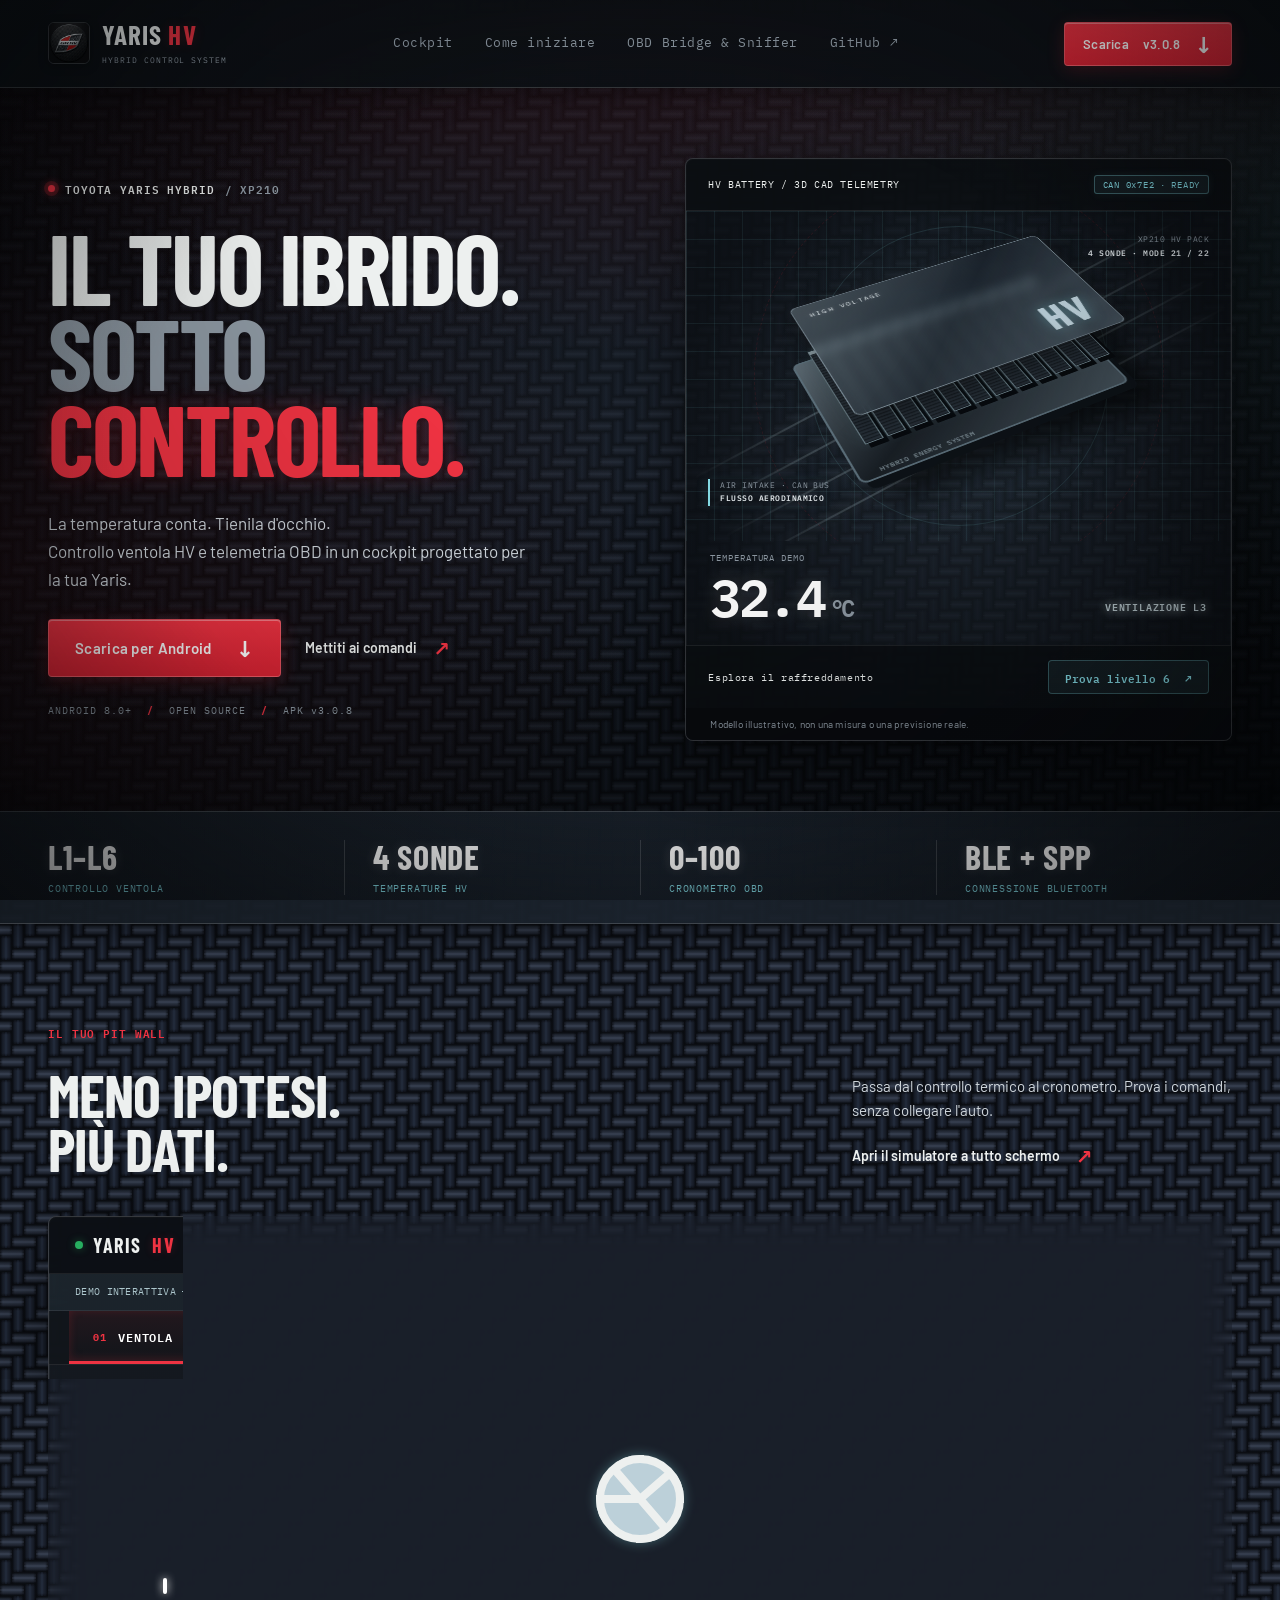
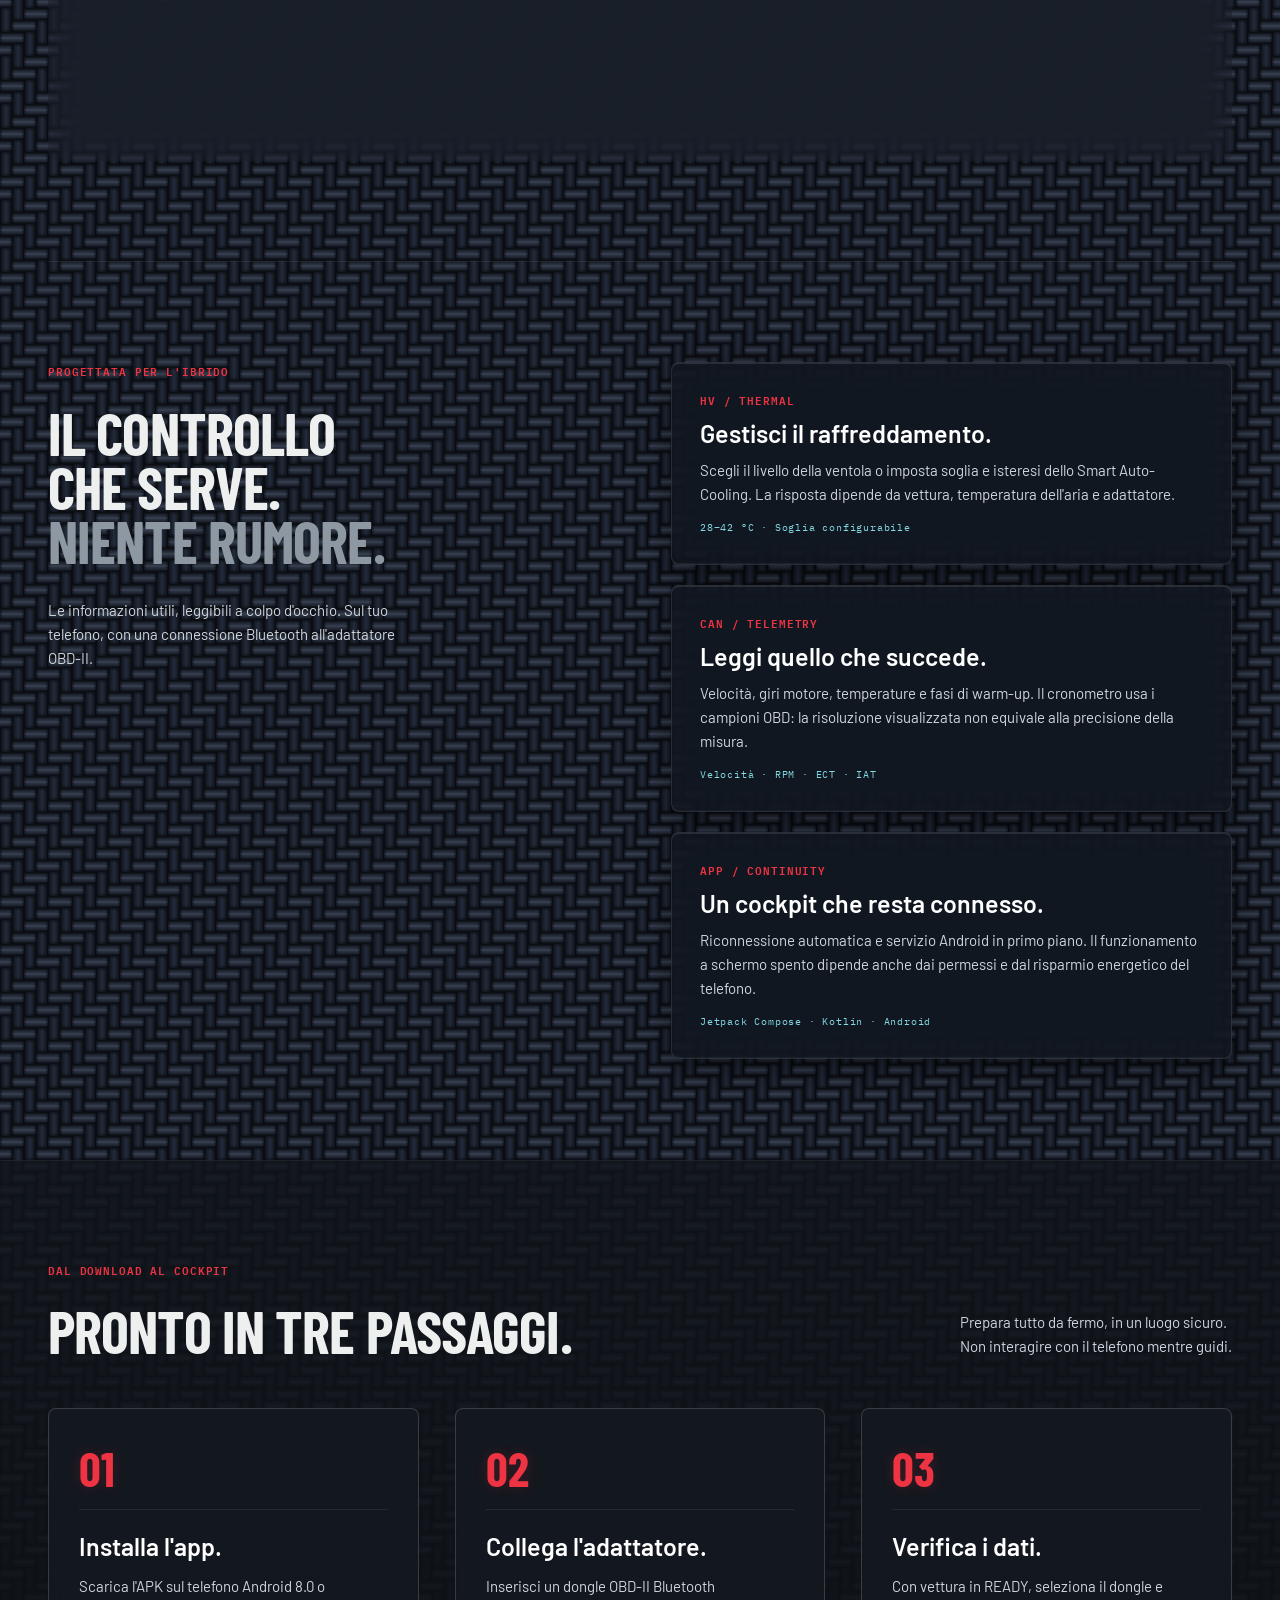
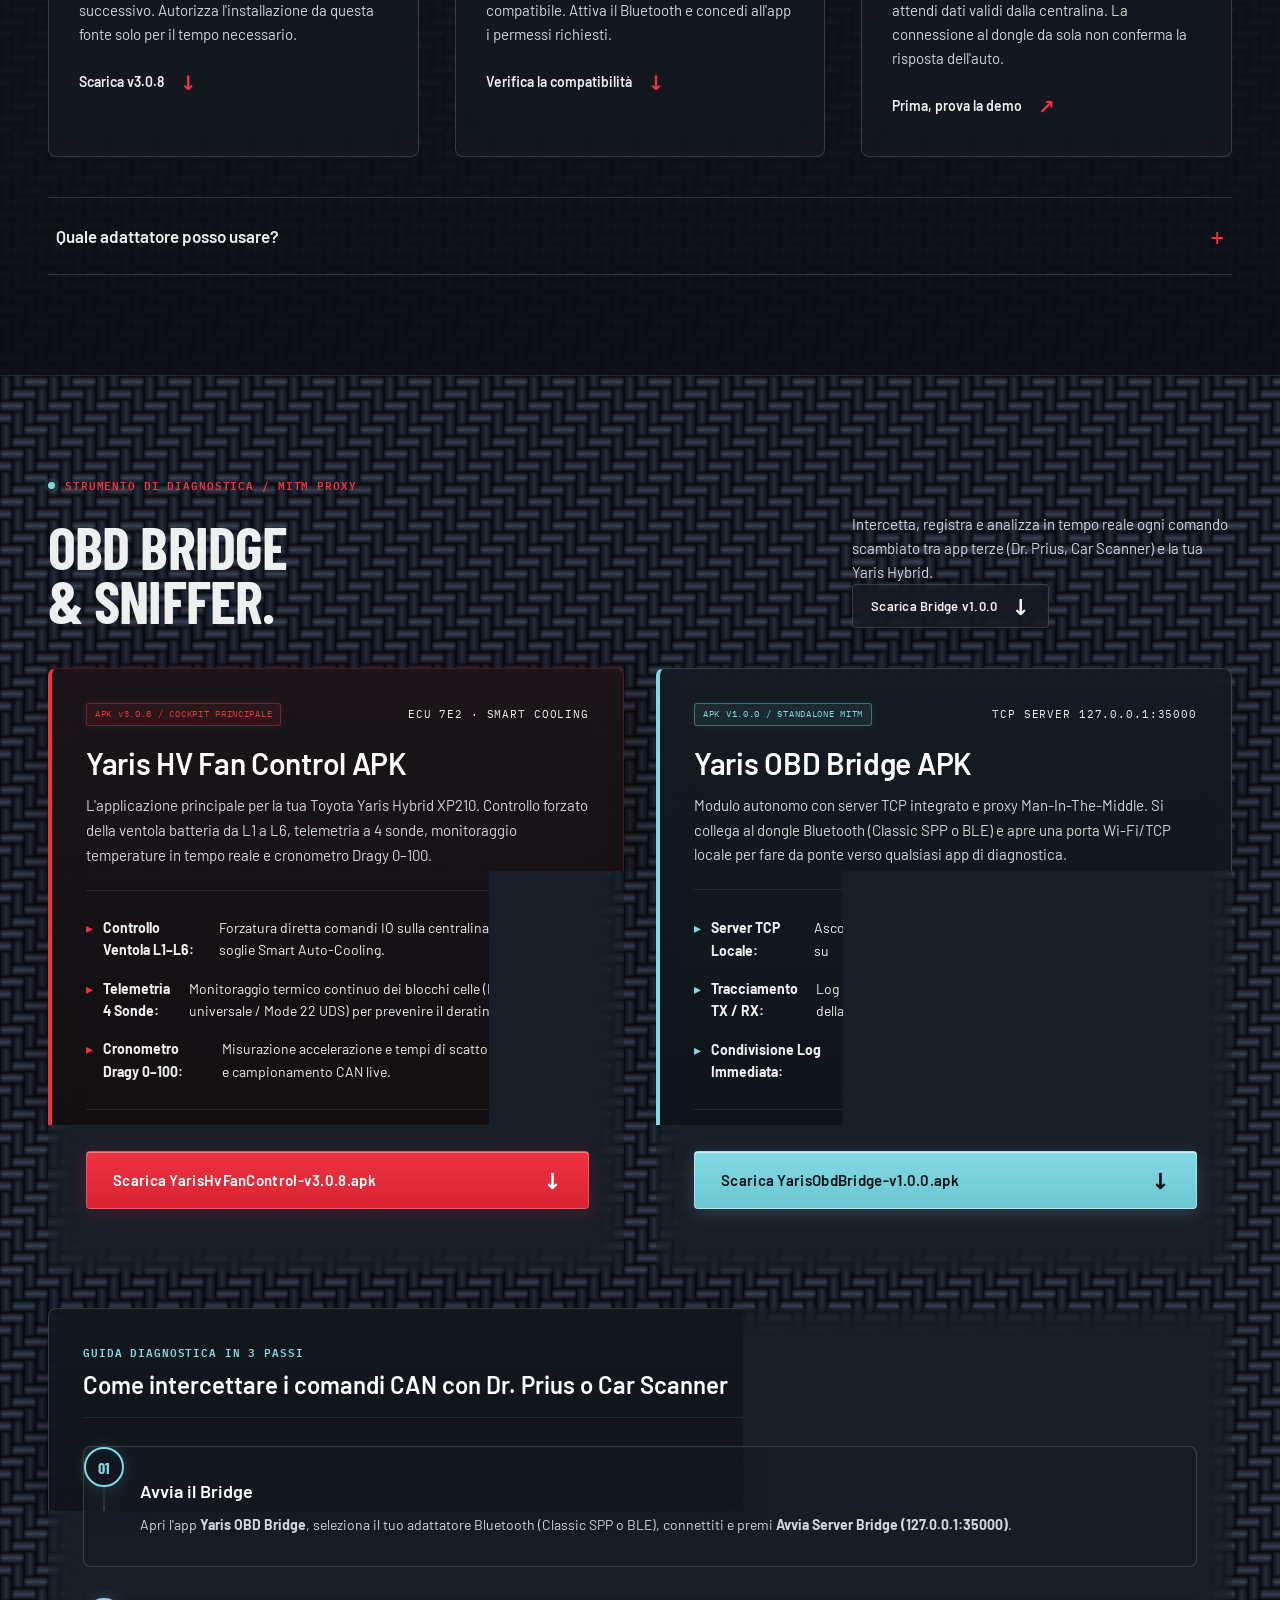
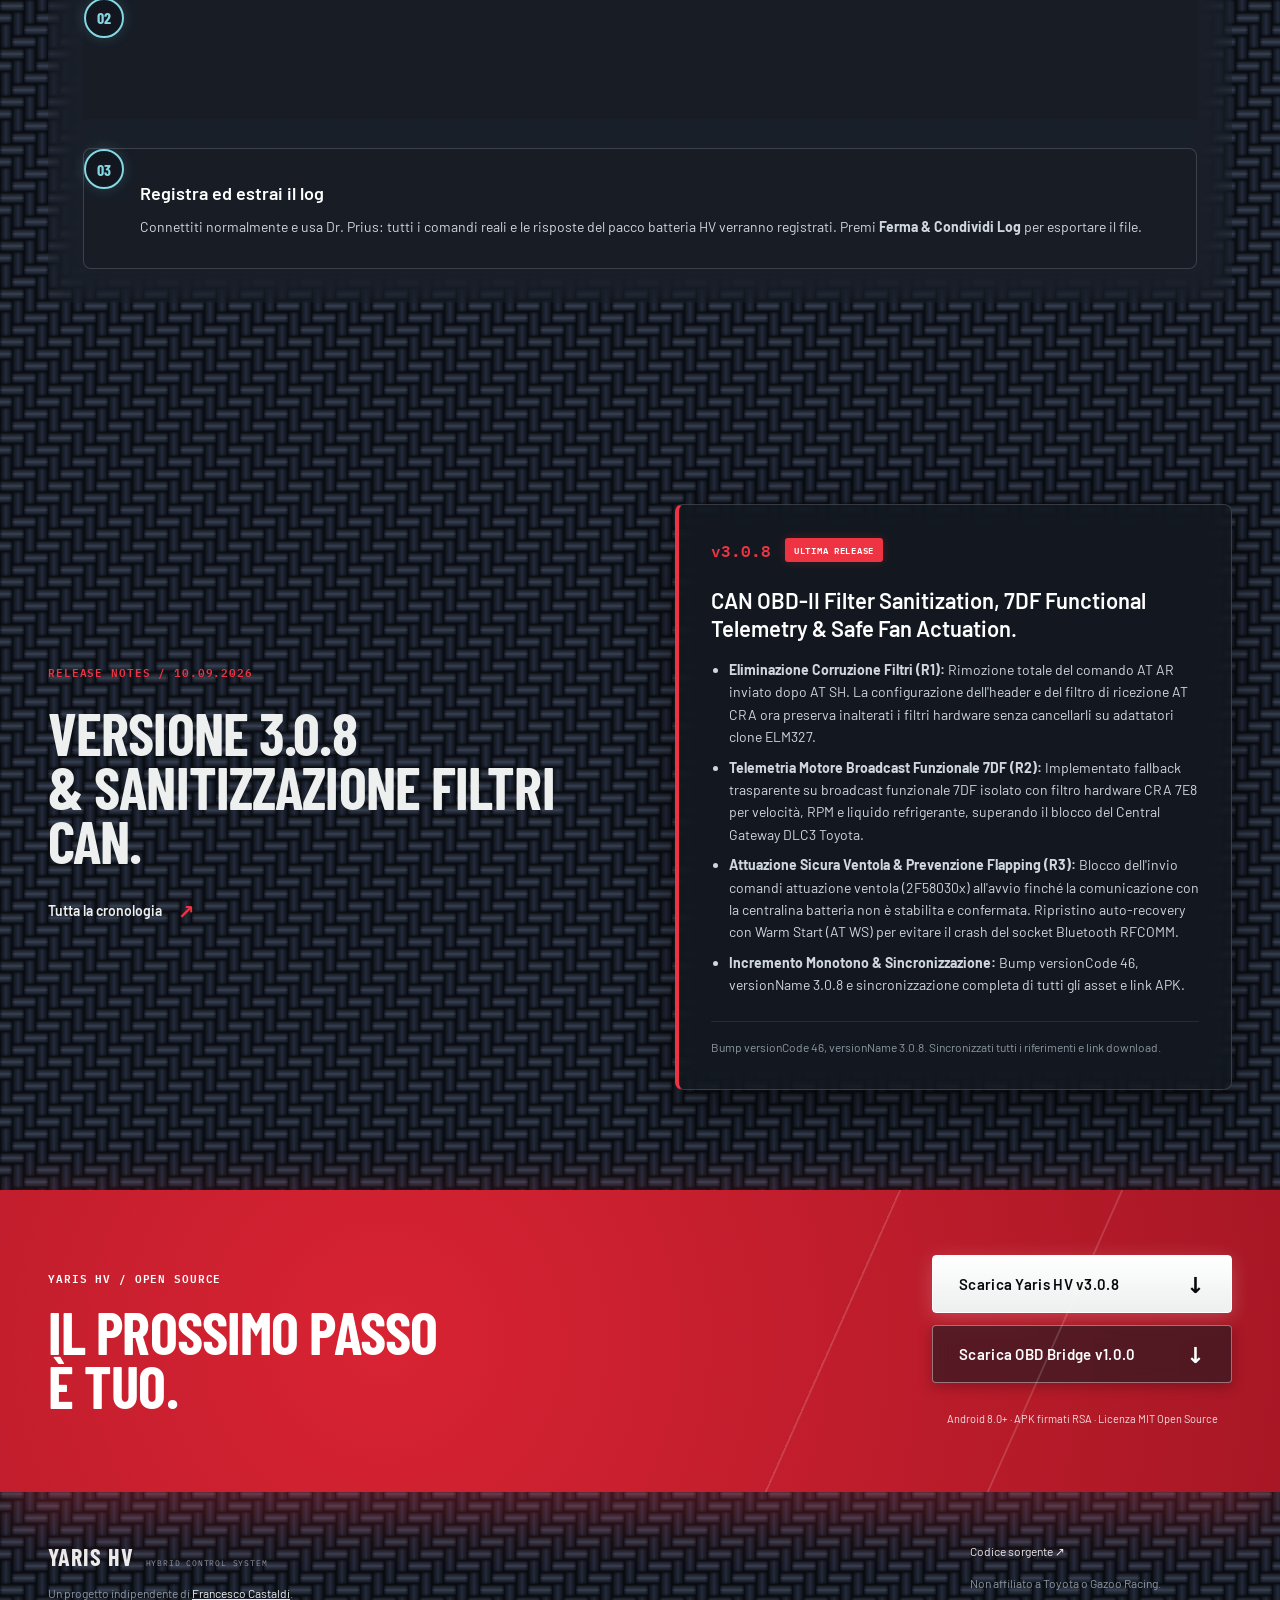
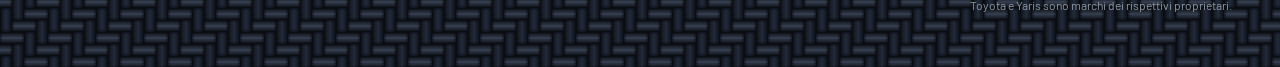
==== docs/index.html @ ee2099f3 "docs(site): refine telemetry documentation to highlight Mode 21 universal and Mode 22 UDS" ====
<!DOCTYPE html>
<html lang="it">
<head>
    <meta charset="UTF-8">
    <meta name="viewport" content="width=device-width, initial-scale=1, viewport-fit=cover">
    <title>Yaris HV | Il tuo ibrido. Sotto controllo. | v3.0.8</title>
    <meta name="description" content="Il tuo pit wall per Toyota Yaris Hybrid: controllo ventola HV, temperature batteria e telemetria OBD. App Android open source. Prova la demo interattiva.">
    <meta name="theme-color" content="#101215">
    <meta property="og:title" content="Yaris HV | Il tuo ibrido. Sotto controllo.">
    <meta property="og:description" content="Controllo termico e telemetria per Toyota Yaris Hybrid. Scopri il cockpit e prova la demo.">
    <meta property="og:type" content="website">
    <link rel="icon" href="favicon.ico">
    <link rel="preconnect" href="https://fonts.googleapis.com">
    <link rel="preconnect" href="https://fonts.gstatic.com" crossorigin>
    <link href="https://fonts.googleapis.com/css2?family=Barlow+Condensed:wght@600;700;800&family=Barlow:wght@400;500;600;700&family=IBM+Plex+Mono:wght@400;500;600&display=swap" rel="stylesheet">
    <link rel="stylesheet" href="site.css">
    <script src="simulator.js" defer></script>
</head>
<body>
    <a class="skip-link" href="#main">Vai al contenuto</a>
    <header class="site-header">
        <div class="shell nav">
            <a class="brand" href="index.html" aria-label="Yaris HV, home"><img src="icon.jpg" width="42" height="42" alt="" decoding="async" loading="eager"><span>YARIS <b>HV</b><small>HYBRID CONTROL SYSTEM</small></span></a>
            <nav aria-label="Navigazione principale">
                <a href="#cockpit">Cockpit</a><a href="#setup">Come iniziare</a><a href="#sniffer">OBD Bridge &amp; Sniffer</a><a href="https://github.com/FrancescoCastaldi/yaris-hv-fan-optimizer">GitHub <span aria-hidden="true">↗</span></a>
            </nav>
            <a class="button button-small" href="YarisHvFanControl-v3.0.8.apk" download>Scarica <span>v3.0.8</span> <span aria-hidden="true">↓</span></a>
        </div>
    </header>
    <main id="main">
        <section class="hero shell" aria-labelledby="hero-title">
            <div class="hero-copy">
                <p class="eyebrow"><span class="signal"></span> TOYOTA YARIS HYBRID <span class="muted">/ XP210</span></p>
                <h1 id="hero-title">IL TUO IBRIDO.<br><span>SOTTO</span><br><em>CONTROLLO.</em></h1>
                <p class="hero-description">La temperatura conta. Tienila d'occhio.<br>Controllo ventola HV e telemetria OBD in un cockpit progettato per la tua Yaris.</p>
                <div class="hero-actions">
                    <a class="button" href="YarisHvFanControl-v3.0.8.apk" download>Scarica per Android <span aria-hidden="true">↓</span></a>
                    <a class="text-link" href="#cockpit">Mettiti ai comandi <span aria-hidden="true">↗</span></a>
                </div>
                <p class="micro">ANDROID 8.0+ <span>/</span> OPEN SOURCE <span>/</span> APK v3.0.8</p>
            </div>
            <div class="thermal-scene" data-thermal-scene>
                <div class="scene-top"><span>HV BATTERY / 3D CAD TELEMETRY</span><span class="demo-tag">CAN 0x7E2 · READY</span></div>
                <div class="technical-grid" aria-hidden="true">
                    <div class="orbit orbit-one"></div><div class="orbit orbit-two"></div>
                    <div class="airflow"><i></i><i></i><i></i><i></i></div>
                    <div class="battery-assembly">
                        <div class="battery-lid"><span>HIGH VOLTAGE</span><b>HV</b></div>
                        <div class="battery-pack">
                            <i></i><i></i><i></i><i></i><i></i><i></i><i></i><i></i><i></i><i></i><i></i><i></i>
                        </div>
                        <div class="battery-base"><span>HYBRID ENERGY SYSTEM</span></div>
                    </div>
                    <span class="diagram-note note-left">AIR INTAKE · CAN BUS<br><b>FLUSSO AERODINAMICO</b></span>
                    <span class="diagram-note note-right">XP210 HV PACK<br><b>4 SONDE · MODE 21 / 22</b></span>
                </div>
                <div class="scene-reading"><div><span class="micro">TEMPERATURA DEMO</span><p><strong data-hero-temp>32.4</strong><span>°C</span></p></div><span class="thermal-status" data-hero-status>VENTILAZIONE L3</span></div>
                <div class="scene-bottom"><span>Esplora il raffreddamento</span><button class="scene-toggle" type="button" aria-pressed="false" data-hero-toggle>Prova livello 6 <span aria-hidden="true">↗</span></button></div>
                <p class="scene-disclaimer">Modello illustrativo, non una misura o una previsione reale.</p>
            </div>
        </section>
        <div class="spec-strip">
            <div class="shell spec-grid">
                <div><b>L1–L6</b><span>CONTROLLO VENTOLA</span></div>
                <div><b>4 SONDE</b><span>TEMPERATURE HV</span></div>
                <div><b>0–100</b><span>CRONOMETRO OBD</span></div>
                <div><b>BLE + SPP</b><span>CONNESSIONE BLUETOOTH</span></div>
            </div>
        </div>
        <section class="section shell" id="cockpit" aria-labelledby="cockpit-title">
            <div class="section-heading"><div><p class="eyebrow">IL TUO PIT WALL</p><h2 id="cockpit-title">MENO IPOTESI.<br>PIÙ DATI.</h2></div><div class="section-intro"><p>Passa dal controllo termico al cronometro. Prova i comandi, senza collegare l'auto.</p><a class="text-link" href="preview.html">Apri il simulatore a tutto schermo <span aria-hidden="true">↗</span></a></div></div>
            <div data-simulator><p class="no-script">Il cockpit interattivo richiede JavaScript. L'app Android e i download restano disponibili.</p></div>
        </section>
        <section class="engineering section shell" aria-labelledby="engineering-title">
            <div class="engineering-heading"><p class="eyebrow">PROGETTATA PER L'IBRIDO</p><h2 id="engineering-title">IL CONTROLLO<br>CHE SERVE.<br><span class="muted">NIENTE RUMORE.</span></h2><p>Le informazioni utili, leggibili a colpo d'occhio. Sul tuo telefono, con una connessione Bluetooth all'adattatore OBD-II.</p></div>
            <div class="feature-list">
                <article><span class="feature-code">HV / THERMAL</span><h3>Gestisci il raffreddamento.</h3><p>Scegli il livello della ventola o imposta soglia e isteresi dello Smart Auto-Cooling. La risposta dipende da vettura, temperatura dell'aria e adattatore.</p><span class="feature-detail">28–42 °C · Soglia configurabile</span></article>
                <article><span class="feature-code">CAN / TELEMETRY</span><h3>Leggi quello che succede.</h3><p>Velocità, giri motore, temperature e fasi di warm-up. Il cronometro usa i campioni OBD: la risoluzione visualizzata non equivale alla precisione della misura.</p><span class="feature-detail">Velocità · RPM · ECT · IAT</span></article>
                <article><span class="feature-code">APP / CONTINUITY</span><h3>Un cockpit che resta connesso.</h3><p>Riconnessione automatica e servizio Android in primo piano. Il funzionamento a schermo spento dipende anche dai permessi e dal risparmio energetico del telefono.</p><span class="feature-detail">Jetpack Compose · Kotlin · Android</span></article>
            </div>
        </section>
        <section class="setup-section" id="setup" aria-labelledby="setup-title">
            <div class="shell section">
                <div class="section-heading"><div><p class="eyebrow">DAL DOWNLOAD AL COCKPIT</p><h2 id="setup-title">PRONTO IN TRE PASSAGGI.</h2></div><p class="section-intro">Prepara tutto da fermo, in un luogo sicuro.<br>Non interagire con il telefono mentre guidi.</p></div>
                <ol class="setup-steps">
                    <li><span class="step-number">01</span><h3>Installa l'app.</h3><p>Scarica l'APK sul telefono Android 8.0 o successivo. Autorizza l'installazione da questa fonte solo per il tempo necessario.</p><a class="text-link" href="YarisHvFanControl-v3.0.8.apk" download>Scarica v3.0.8 <span aria-hidden="true">↓</span></a></li>
                    <li><span class="step-number">02</span><h3>Collega l'adattatore.</h3><p>Inserisci un dongle OBD-II Bluetooth compatibile. Attiva il Bluetooth e concedi all'app i permessi richiesti.</p><a class="text-link" href="#compatibility">Verifica la compatibilità <span aria-hidden="true">↓</span></a></li>
                    <li><span class="step-number">03</span><h3>Verifica i dati.</h3><p>Con vettura in READY, seleziona il dongle e attendi dati validi dalla centralina. La connessione al dongle da sola non conferma la risposta dell'auto.</p><a class="text-link" href="preview.html">Prima, prova la demo <span aria-hidden="true">↗</span></a></li>
                </ol>
                <details class="compatibility" id="compatibility">
                    <summary>Quale adattatore posso usare?<span aria-hidden="true">+</span></summary>
                    <div class="details-content"><p>L'app gestisce Bluetooth BLE e Classic SPP. Sono previsti profili per famiglie come Vgate iCar Pro, vLinker, Veepeak OBDCheck, Carista e OBDLink. Controlla la variante Bluetooth: modelli USB o Wi-Fi non sono equivalenti.</p><p>La compatibilità non è garantita per ogni firmware o clone ELM327. La sequenza introdotta in v2.9.8 migliora l'aggancio CAN, ma una verifica sulla tua auto resta necessaria.</p></div>
                </details>
            </div>
        </section>
        <section class="section shell sniffer-section" id="sniffer" aria-labelledby="sniffer-title">
            <div class="section-heading">
                <div>
                    <p class="eyebrow"><span class="signal" style="background: var(--ice); box-shadow: 0 0 0 4px #83d9e31c;"></span> STRUMENTO DI DIAGNOSTICA / MITM PROXY</p>
                    <h2 id="sniffer-title">OBD BRIDGE<br><span>&amp; SNIFFER.</span></h2>
                </div>
                <div class="section-intro">
                    <p>Intercetta, registra e analizza in tempo reale ogni comando scambiato tra app terze (Dr. Prius, Car Scanner) e la tua Yaris Hybrid.</p>
                    <a class="button button-small button-outline" href="YarisObdBridge-v1.0.0.apk" download>Scarica Bridge v1.0.0 <span aria-hidden="true">↓</span></a>
                </div>
            </div>

            <div class="apk-showcase-grid">
                <div class="main-apk-card">
                    <div class="card-header">
                        <span class="demo-tag" style="border-color: rgba(238, 51, 66, 0.4); color: var(--red); background: var(--red-subtle);">APK v3.0.8 / COCKPIT PRINCIPALE</span>
                        <span class="micro">ECU 7E2 · SMART COOLING</span>
                    </div>
                    <h3>Yaris HV Fan Control APK</h3>
                    <p>L'applicazione principale per la tua Toyota Yaris Hybrid XP210. Controllo forzato della ventola batteria da L1 a L6, telemetria a 4 sonde, monitoraggio temperature in tempo reale e cronometro Dragy 0–100.</p>
                    <ul class="sniffer-features">
                        <li><strong>Controllo Ventola L1–L6:</strong> Forzatura diretta comandi IO sulla centralina Denso HV con soglie Smart Auto-Cooling.</li>
                        <li><strong>Telemetria 4 Sonde:</strong> Monitoraggio termico continuo dei blocchi celle (Mode 21 universale / Mode 22 UDS) per prevenire il derating.</li>
                        <li><strong>Cronometro Dragy 0–100:</strong> Misurazione accelerazione e tempi di scatto con shift lights e campionamento CAN live.</li>
                    </ul>
                    <div class="card-actions">
                        <a class="button" href="YarisHvFanControl-v3.0.8.apk" download>Scarica YarisHvFanControl-v3.0.8.apk <span aria-hidden="true">↓</span></a>
                        <span class="micro">Android 8.0+ · APK firmato RSA · Licenza MIT</span>
                    </div>
                </div>

                <div class="sniffer-card">
                    <div class="card-header">
                        <span class="demo-tag badge-standalone" style="border-color: rgba(131, 217, 227, 0.4); color: var(--ice); background: var(--ice-subtle);">APK V1.0.0 / STANDALONE MITM</span>
                        <span class="micro">TCP SERVER 127.0.0.1:35000</span>
                    </div>
                    <h3>Yaris OBD Bridge APK</h3>
                    <p>Modulo autonomo con server TCP integrato e proxy Man-In-The-Middle. Si collega al dongle Bluetooth (Classic SPP o BLE) e apre una porta Wi-Fi/TCP locale per fare da ponte verso qualsiasi app di diagnostica.</p>
                    <ul class="sniffer-features">
                        <li><strong>Server TCP Locale:</strong> Ascolto su <code>127.0.0.1:35000</code> compatibile con Dr. Prius e Car Scanner.</li>
                        <li><strong>Tracciamento TX / RX:</strong> Log istantaneo di ogni singolo comando inviato e risposta della centralina con timestamp ms.</li>
                        <li><strong>Condivisione Log Immediata:</strong> Esporta la traccia completa (.txt) con un tocco via WhatsApp, Drive, Telegram o Email.</li>
                    </ul>
                    <div class="card-actions">
                        <a class="button button-ice" href="YarisObdBridge-v1.0.0.apk" download>Scarica YarisObdBridge-v1.0.0.apk <span aria-hidden="true">↓</span></a>
                        <span class="micro">Android 8.0+ · APK firmato RSA · Licenza MIT</span>
                    </div>
                </div>
            </div>

            <div class="sniffer-guide-box">
                <div class="guide-header">
                    <span class="feature-code" style="color: var(--ice);">GUIDA DIAGNOSTICA IN 3 PASSI</span>
                    <h3>Come intercettare i comandi CAN con Dr. Prius o Car Scanner</h3>
                </div>
                <ol class="setup-steps sniffer-steps">
                    <li>
                        <span class="step-number">01</span>
                        <h4>Avvia il Bridge</h4>
                        <p>Apri l'app <strong>Yaris OBD Bridge</strong>, seleziona il tuo adattatore Bluetooth (Classic SPP o BLE), connettiti e premi <strong>Avvia Server Bridge (127.0.0.1:35000)</strong>.</p>
                    </li>
                    <li>
                        <span class="step-number">02</span>
                        <h4>Configura Dr. Prius o Car Scanner</h4>
                        <p>Apri l'app di terze parti, seleziona connessione <strong>Wi-Fi / TCP</strong> e imposta l'indirizzo IP su <code>127.0.0.1</code> e la Porta su <code>35000</code>.</p>
                    </li>
                    <li>
                        <span class="step-number">03</span>
                        <h4>Registra ed estrai il log</h4>
                        <p>Connettiti normalmente e usa Dr. Prius: tutti i comandi reali e le risposte del pacco batteria HV verranno registrati. Premi <strong>Ferma &amp; Condividi Log</strong> per esportare il file.</p>
                    </li>
                </ol>
            </div>
        </section>
        <section class="section shell release-section" aria-labelledby="release-title">
            <div><p class="eyebrow">RELEASE NOTES / 10.09.2026</p><h2 id="release-title">VERSIONE 3.0.8<br>&amp; SANITIZZAZIONE FILTRI CAN.</h2><a class="text-link" href="https://github.com/FrancescoCastaldi/yaris-hv-fan-optimizer/blob/main/CHANGELOG.md">Tutta la cronologia <span aria-hidden="true">↗</span></a></div>
            <div class="release-card"><span class="release-version">v3.0.8 <span>ULTIMA RELEASE</span></span><h3>CAN OBD-II Filter Sanitization, 7DF Functional Telemetry &amp; Safe Fan Actuation.</h3><ul><li><strong>Eliminazione Corruzione Filtri (R1):</strong> Rimozione totale del comando AT AR inviato dopo AT SH. La configurazione dell'header e del filtro di ricezione AT CRA ora preserva inalterati i filtri hardware senza cancellarli su adattatori clone ELM327.</li><li><strong>Telemetria Motore Broadcast Funzionale 7DF (R2):</strong> Implementato fallback trasparente su broadcast funzionale 7DF isolato con filtro hardware CRA 7E8 per velocità, RPM e liquido refrigerante, superando il blocco del Central Gateway DLC3 Toyota.</li><li><strong>Attuazione Sicura Ventola &amp; Prevenzione Flapping (R3):</strong> Blocco dell'invio comandi attuazione ventola (2F58030x) all'avvio finché la comunicazione con la centralina batteria non è stabilita e confermata. Ripristino auto-recovery con Warm Start (AT WS) per evitare il crash del socket Bluetooth RFCOMM.</li><li><strong>Incremento Monotono &amp; Sincronizzazione:</strong> Bump versionCode 46, versionName 3.0.8 e sincronizzazione completa di tutti gli asset e link APK.</li></ul><p>Bump versionCode 46, versionName 3.0.8. Sincronizzati tutti i riferimenti e link download.</p></div>
        </section>
        <section class="download-section" aria-labelledby="download-title">
            <div class="shell download-inner">
                <div>
                    <p class="eyebrow">YARIS HV / OPEN SOURCE</p>
                    <h2 id="download-title">IL PROSSIMO PASSO<br>È TUO.</h2>
                </div>
                <div class="download-dual-actions">
                    <a class="button button-light" href="YarisHvFanControl-v3.0.8.apk" download>Scarica Yaris HV v3.0.8 <span aria-hidden="true">↓</span></a>
                    <a class="button button-outline" href="YarisObdBridge-v1.0.0.apk" download style="border-color: rgba(255,255,255,0.4); color: #fff;">Scarica OBD Bridge v1.0.0 <span aria-hidden="true">↓</span></a>
                    <p>Android 8.0+ · APK firmati RSA · Licenza MIT Open Source</p>
                </div>
            </div>
        </section>
    </main>
    <footer class="site-footer shell"><div><a class="footer-brand" href="index.html">YARIS HV<span>HYBRID CONTROL SYSTEM</span></a><p>Un progetto indipendente di <a href="https://github.com/FrancescoCastaldi">Francesco Castaldi</a>.</p></div><div><a href="https://github.com/FrancescoCastaldi/yaris-hv-fan-optimizer">Codice sorgente ↗</a><p>Non affiliato a Toyota o Gazoo Racing.<br>Toyota e Yaris sono marchi dei rispettivi proprietari.</p></div></footer>
    <div class="mobile-download"><span>YARIS HV <small>v3.0.8 / ANDROID</small></span><a class="button button-small" href="YarisHvFanControl-v3.0.8.apk" download>Scarica APK <span aria-hidden="true">↓</span></a></div>
</body>
</html>
---- docs/site.css ----
/* ==========================================================================
   YARIS HV - COCKPIT MOTORSPORT ULTRA-PREMIUM DESIGN SYSTEM
   Inspired by MoTeC Racing Telemetry & Toyota Gazoo Racing (TGR) Cockpit
   GPU-Accelerated 60/120 FPS Fluid Transitions & Glassmorphism
   ========================================================================== */

:root {
    color-scheme: dark;
    --carbon-deep: #07090c;
    --carbon: #0c0f13;
    --carbon-surface: #12161c;
    --carbon-card: rgba(18, 23, 30, 0.78);
    --carbon-card-hover: rgba(24, 30, 40, 0.88);
    --panel: #161b22;
    --alloy: #edf0ef;
    --alloy-dim: #cfd6dc;
    --muted: #8d98a2;
    --line: rgba(255, 255, 255, 0.08);
    --line-subtle: rgba(255, 255, 255, 0.04);
    --line-titanium: rgba(255, 255, 255, 0.16);
    --titanium-glow: rgba(255, 255, 255, 0.25);
    
    /* Gazoo Racing Red (Main App & Primary Track Action) */
    --red: #ee3342;
    --red-hover: #ff3b4b;
    --red-active: #cc2231;
    --red-glow: rgba(238, 51, 66, 0.45);
    --red-glow-soft: rgba(238, 51, 66, 0.2);
    --red-subtle: rgba(238, 51, 66, 0.08);

    /* Telemetry Ice Blue (OBD Bridge, Diagnostics, Cooling Airflow) */
    --ice: #83d9e3;
    --ice-hover: #9ee6ee;
    --ice-glow: rgba(131, 217, 227, 0.45);
    --ice-glow-soft: rgba(131, 217, 227, 0.2);
    --ice-subtle: rgba(131, 217, 227, 0.08);

    /* Status Indicators */
    --green-ready: #27ae60;
    --green-glow: rgba(39, 174, 96, 0.45);
    --amber-shift: #f39c12;
    --amber-glow: rgba(243, 156, 18, 0.45);

    /* Typography */
    --display: "Barlow Condensed", Impact, sans-serif;
    --body: "Barlow", system-ui, -apple-system, sans-serif;
    --mono: "IBM Plex Mono", monospace;

    /* Curves & Transitions */
    --ease-out-expo: cubic-bezier(0.16, 1, 0.3, 1);
    --ease-in-out-smooth: cubic-bezier(0.4, 0, 0.2, 1);
    --speed-fast: 0.18s;
    --speed-norm: 0.28s;
    --speed-slow: 0.45s;
}

* { box-sizing: border-box; }
html { scroll-behavior: smooth; scroll-padding-top: 108px; }

body {
    margin: 0;
    background-color: var(--carbon-deep);
    background-image:
        /* Volumetric top light — racing instrument panel warmup glow */
        radial-gradient(ellipse 1400px 700px at 50% -120px, rgba(238, 51, 66, 0.14), transparent 68%),
        /* Right ambient: ice telemetry edge bleed */
        radial-gradient(ellipse 980px 700px at 100% 22%, rgba(131, 217, 227, 0.09), transparent 65%),
        /* Left ambient: subtle red counter-accent */
        radial-gradient(ellipse 1000px 760px at 0% 64%, rgba(238, 51, 66, 0.07), transparent 65%),
        /* Centre volumetric light cone (cockpit instrument illumination) */
        radial-gradient(ellipse 700px 500px at 50% 38%, rgba(24, 31, 40, 0.55), transparent 72%),
        /* Deep vignette — corners to black */
        radial-gradient(ellipse at 50% 50%, rgba(14, 18, 23, 0.3) 0%, rgba(4, 6, 8, 0.98) 100%),
        url("carbon-pattern-3k.svg");
    background-size: 100% auto, 100% auto, 100% auto, 100% auto, 100% 100%, 48px 48px;
    background-attachment: fixed, fixed, fixed, fixed, fixed, scroll;
    color: var(--alloy);
    font: 17px/1.6 var(--body);
    overflow-x: hidden;
    -webkit-font-smoothing: antialiased;
    -moz-osx-font-smoothing: grayscale;
}

/* Cockpit Multi-Level Vignette — instrument cluster ambient depth */
body::before {
    content: "";
    position: fixed;
    inset: 0;
    pointer-events: none;
    z-index: 99;
    background:
        radial-gradient(ellipse at 50% 50%, transparent 55%, rgba(4, 6, 8, 0.45) 100%),
        radial-gradient(ellipse at 50% 0%, transparent 40%, rgba(0, 0, 0, 0.3) 100%);
}

button, input { font: inherit; }
button, a { -webkit-tap-highlight-color: transparent; }
button { cursor: pointer; }
a { color: inherit; text-decoration: none; }
button:disabled { cursor: default; opacity: .45; }
a:focus-visible, button:focus-visible, input:focus-visible, summary:focus-visible {
    outline: 2px solid var(--ice);
    outline-offset: 4px;
}
::selection { background: var(--red); color: white; }
[hidden] { display: none !important; }

h1, h2, h3, p { margin: 0; }
h1, h2 { font-family: var(--display); font-weight: 700; line-height: .92; letter-spacing: -.015em; }
h2 { font-size: clamp(42px, 4.6vw, 68px); }
h3 { font-size: 25px; line-height: 1.18; font-weight: 600; }

.shell { width: min(1280px, calc(100% - 96px)); margin-inline: auto; }
.section { padding-block: 100px; }
.muted { color: var(--muted); }
.micro, .eyebrow, .demo-tag, .feature-code, .feature-detail {
    font-family: var(--mono);
    font-size: 11px;
    letter-spacing: .08em;
}
.eyebrow {
    margin-bottom: 26px;
    display: flex;
    align-items: center;
    gap: 10px;
    font-weight: 600;
}
.signal {
    width: 7px;
    height: 7px;
    background: var(--red);
    display: inline-block;
    border-radius: 50%;
    box-shadow: 0 0 0 4px rgba(238, 51, 66, 0.2), 0 0 10px var(--red);
    animation: signal-blink 2s infinite var(--ease-in-out-smooth);
}
@keyframes signal-blink {
    0%, 100% { opacity: 1; transform: scale(1); }
    50% { opacity: 0.6; transform: scale(0.9); }
}

.skip-link {
    position: fixed;
    left: 16px;
    top: -100px;
    background: var(--alloy);
    color: var(--carbon);
    z-index: 100;
    padding: 12px 20px;
    font-family: var(--mono);
    font-weight: 600;
    border-radius: 4px;
}
.skip-link:focus { top: 12px; }

/* --- Header & Navigation --- */
.site-header {
    position: sticky;
    top: 0;
    z-index: 50;
    border-bottom: 1px solid var(--line-titanium);
    background: rgba(12, 16, 21, 0.88);
    backdrop-filter: blur(20px);
    -webkit-backdrop-filter: blur(20px);
    box-shadow: 0 4px 25px rgba(0, 0, 0, 0.4);
}
.nav {
    min-height: 87px;
    display: flex;
    align-items: center;
    justify-content: space-between;
    gap: 24px;
}
.brand {
    display: flex;
    align-items: center;
    gap: 12px;
    flex-shrink: 0;
    line-height: 1;
}
.brand img {
    border-radius: 6px;
    border: 1px solid var(--line-titanium);
    box-shadow: 0 2px 10px rgba(0, 0, 0, 0.35);
}
.brand > span {
    font: 700 27px/.9 var(--display);
    letter-spacing: .04em;
}
.brand b { color: var(--red); text-shadow: 0 0 12px var(--red-glow-soft); }
.brand small {
    display: block;
    font: 8px var(--mono);
    letter-spacing: .12em;
    margin-top: 8px;
    color: var(--muted);
}
.nav nav {
    display: flex;
    gap: 32px;
    font-size: 13px;
    font-family: var(--mono);
    color: var(--muted);
    letter-spacing: .04em;
}
.nav nav a {
    padding-block: 12px;
    position: relative;
    transition: color var(--speed-fast) var(--ease-out-expo);
}
.nav nav a:hover, .text-link:hover {
    color: #fff;
}
.nav nav a:hover::after {
    content: "";
    position: absolute;
    bottom: 4px;
    left: 0;
    right: 0;
    height: 2px;
    background: var(--red);
    box-shadow: 0 0 8px var(--red);
}

/* --- Buttons (MoTeC & Racing Switchgear Style) --- */
.button {
    position: relative;
    display: inline-flex;
    justify-content: space-between;
    align-items: center;
    gap: 24px;
    background: linear-gradient(180deg, var(--red) 0%, #d82333 100%);
    color: #fff;
    padding: 16px 26px;
    border: 1px solid rgba(255, 255, 255, 0.2);
    border-radius: 4px;
    font-size: 15px;
    font-weight: 600;
    letter-spacing: .02em;
    box-shadow: 0 4px 18px var(--red-glow-soft), inset 0 1px 0 rgba(255, 255, 255, 0.35);
    transition: transform var(--speed-fast) var(--ease-out-expo),
                box-shadow var(--speed-norm) var(--ease-out-expo),
                background var(--speed-fast);
    will-change: transform;
}
.button:hover {
    background: linear-gradient(180deg, var(--red-hover) 0%, var(--red) 100%);
    transform: translateY(-2px);
    box-shadow: 0 8px 28px var(--red-glow), inset 0 1px 0 rgba(255, 255, 255, 0.5);
}
.button:active {
    transform: translateY(1px);
    box-shadow: 0 2px 10px var(--red-glow);
}
.button > span:last-child { font-size: 22px; line-height: 1; }

.button-small { padding: 10px 18px; gap: 14px; font-size: 13px; }

/* Ice Blue Diagnostic Button (for OBD Bridge) */
.button-ice,
.sniffer-card .button {
    background: linear-gradient(180deg, var(--ice) 0%, #6bc7d2 100%);
    color: #061115;
    border-color: rgba(255, 255, 255, 0.4);
    box-shadow: 0 4px 18px var(--ice-glow-soft), inset 0 1px 0 rgba(255, 255, 255, 0.6);
}
.button-ice:hover,
.sniffer-card .button:hover {
    background: linear-gradient(180deg, var(--ice-hover) 0%, var(--ice) 100%);
    box-shadow: 0 8px 28px var(--ice-glow), inset 0 1px 0 rgba(255, 255, 255, 0.8);
    transform: translateY(-2px);
}
.button-ice:active,
.sniffer-card .button:active {
    transform: translateY(1px);
    box-shadow: 0 2px 10px var(--ice-glow);
}

.button-outline {
    background: rgba(20, 25, 32, 0.6);
    backdrop-filter: blur(8px);
    -webkit-backdrop-filter: blur(8px);
    color: var(--alloy);
    border: 1px solid var(--line-titanium);
    box-shadow: 0 4px 14px rgba(0, 0, 0, 0.25);
}
.button-outline:hover {
    background: rgba(30, 38, 48, 0.8);
    border-color: var(--ice);
    box-shadow: 0 6px 20px var(--ice-glow-soft);
    color: #fff;
    transform: translateY(-2px);
}

.button-light {
    background: linear-gradient(180deg, #ffffff 0%, var(--alloy) 100%);
    color: var(--carbon-deep);
    border-color: #fff;
    min-width: 285px;
    box-shadow: 0 4px 20px rgba(255, 255, 255, 0.2), inset 0 1px 0 rgba(255, 255, 255, 0.9);
}
.button-light:hover {
    background: #ffffff;
    box-shadow: 0 8px 28px rgba(255, 255, 255, 0.35);
    transform: translateY(-2px);
}

.text-link {
    display: inline-flex;
    gap: 16px;
    align-items: center;
    font-size: 14px;
    font-weight: 600;
    padding-block: 9px;
    color: var(--alloy);
    transition: color var(--speed-fast);
}
.text-link span {
    color: var(--red);
    font-size: 20px;
    line-height: 1;
    transition: transform var(--speed-fast) var(--ease-out-expo);
}
.text-link:hover { color: #fff; }
.text-link:hover span { transform: translateX(3px) translateY(-1px); }

/* --- Hero Section --- */
.hero {
    display: grid;
    grid-template-columns: 1.1fr 1fr;
    gap: 36px;
    padding-top: 70px;
    padding-bottom: 70px;
    align-items: center;
}
.hero h1 {
    font-size: clamp(66px, 7.8vw, 114px);
    line-height: .86;
    letter-spacing: -.025em;
}
.hero h1 > span { color: var(--muted); }
.hero h1 em {
    font-style: normal;
    color: var(--red);
    text-shadow: 0 0 25px var(--red-glow-soft);
}
.hero-description {
    margin-block: 28px 26px;
    color: var(--alloy-dim);
    max-width: 480px;
    font-size: 17px;
    line-height: 1.65;
}
.hero-actions { display: flex; align-items: center; gap: 24px; flex-wrap: wrap; }
.hero-copy > .micro {
    margin-top: 26px;
    color: var(--muted);
    font-size: 10px;
    letter-spacing: .1em;
}
.hero-copy > .micro span { padding-inline: 8px; color: var(--red); font-weight: 700; }

/* --- 3D HV Battery Thermal Scene (MoTeC CAD View) --- */
.thermal-scene {
    --cool: #b5c4c9;
    position: relative;
    background:
        radial-gradient(ellipse at 50% 50%, rgba(35, 45, 55, 0.65), rgba(12, 16, 21, 0.94) 75%),
        url("carbon-pattern-3k.svg");
    background-size: auto, 44px;
    border: 1px solid var(--line-titanium);
    border-radius: 8px;
    overflow: hidden;
    box-shadow: 0 20px 60px rgba(0, 0, 0, 0.45), 0 0 0 1px rgba(255, 255, 255, 0.05) inset;
    backdrop-filter: blur(14px);
    -webkit-backdrop-filter: blur(14px);
    min-width: 0;
    transition: border-color var(--speed-norm), box-shadow var(--speed-norm);
}
.thermal-scene:hover {
    border-color: rgba(255, 255, 255, 0.22);
    box-shadow: 0 24px 70px rgba(0, 0, 0, 0.55), 0 0 24px rgba(131, 217, 227, 0.15);
}
.thermal-scene.is-cooling {
    --cool: var(--ice);
    box-shadow: 0 24px 70px rgba(0, 0, 0, 0.55), 0 0 35px var(--ice-glow-soft);
    border-color: rgba(131, 217, 227, 0.4);
}

.scene-top, .scene-bottom {
    display: flex;
    align-items: center;
    justify-content: space-between;
    gap: 12px;
    padding: 16px 22px;
    font: 10px var(--mono);
    letter-spacing: .06em;
}
.scene-top {
    border-bottom: 1px solid var(--line);
    background: rgba(10, 13, 17, 0.7);
}
.demo-tag {
    color: var(--ice);
    font-size: 9px;
    padding: 3px 8px;
    border: 1px solid rgba(131, 217, 227, 0.35);
    background: var(--ice-subtle);
    border-radius: 3px;
    box-shadow: 0 0 10px var(--ice-subtle);
}
/* Standalone badge ice-pulse */
.demo-tag.badge-standalone {
    animation: badge-ice-pulse 2.4s infinite var(--ease-in-out-smooth);
    will-change: box-shadow, border-color;
}
@keyframes badge-ice-pulse {
    0%, 100% {
        box-shadow: 0 0 8px var(--ice-subtle), 0 0 0 1px rgba(131, 217, 227, 0.2);
        border-color: rgba(131, 217, 227, 0.4);
    }
    50% {
        box-shadow: 0 0 16px var(--ice-glow-soft), 0 0 0 2px rgba(131, 217, 227, 0.35);
        border-color: rgba(131, 217, 227, 0.8);
    }
}

.technical-grid {
    height: 330px;
    overflow: hidden;
    position: relative;
    background-image:
        radial-gradient(circle at 50% 50%, rgba(131, 217, 227, 0.04) 0%, transparent 60%),
        linear-gradient(rgba(131, 217, 227, 0.08) 1px, transparent 1px),
        linear-gradient(90deg, rgba(131, 217, 227, 0.08) 1px, transparent 1px);
    background-size: 100% 100%, 28px 28px, 28px 28px;
    perspective: 900px;
}

.orbit {
    position: absolute;
    width: 300px;
    height: 300px;
    left: calc(50% - 150px);
    top: 15px;
    border: 1px solid rgba(131, 217, 227, 0.12);
    border-radius: 50%;
}
.orbit-two {
    width: 410px;
    height: 410px;
    left: calc(50% - 205px);
    top: -40px;
    border-style: dashed;
    border-color: rgba(238, 51, 66, 0.1);
}

.battery-assembly {
    position: absolute;
    width: 290px;
    height: 200px;
    top: 58px;
    left: calc(50% - 145px);
    transform: rotateX(48deg) rotateZ(-28deg);
    transform-style: preserve-3d;
    transition: transform 0.6s var(--ease-out-expo);
}

.battery-lid {
    position: absolute;
    inset: 12px 6px 22px;
    transform: translateZ(65px);
    background: linear-gradient(135deg, rgba(160, 180, 190, 0.35) 0%, rgba(45, 55, 68, 0.25) 50%, rgba(120, 140, 155, 0.45) 100%);
    border: 1px solid rgba(185, 205, 215, 0.45);
    border-radius: 7px;
    box-shadow: 0 12px 28px rgba(0, 0, 0, 0.4), 0 0 15px rgba(255, 255, 255, 0.05);
    transition: transform .8s var(--ease-out-expo), border-color .6s;
    backdrop-filter: blur(6px);
    -webkit-backdrop-filter: blur(6px);
}
.is-cooling .battery-lid {
    transform: translateZ(92px);
    border-color: rgba(131, 217, 227, 0.6);
    box-shadow: 0 16px 36px rgba(0, 0, 0, 0.5), 0 0 20px var(--ice-glow-soft);
}
.battery-lid span {
    position: absolute;
    top: 12px;
    left: 14px;
    font: 8px var(--mono);
    color: #e5edf0;
    letter-spacing: .15em;
    text-shadow: 0 0 8px rgba(255, 255, 255, 0.3);
}
.battery-lid b {
    position: absolute;
    bottom: 8px;
    right: 18px;
    font: 700 50px var(--display);
    color: rgba(210, 230, 240, 0.85);
    letter-spacing: .02em;
    text-shadow: 0 0 15px rgba(131, 217, 227, 0.4);
}

.battery-pack {
    position: absolute;
    inset: 28px 14px 30px;
    display: grid;
    grid-template-columns: repeat(12, 1fr);
    gap: 4px;
    transform: translateZ(20px);
}
.battery-pack i {
    border: 1px solid #6b7f88;
    border-top: 5px solid #8d9fa7;
    background: repeating-linear-gradient(0deg, #10151a, #2a333c 2px, #1c232a 4px);
    box-shadow: 3px 6px 0 #070a0e, 0 0 14px rgba(131, 217, 227, 0.1);
    transition: border-top-color .6s var(--ease-out-expo), box-shadow .6s var(--ease-out-expo);
    border-radius: 1px;
}
.is-cooling .battery-pack i {
    border-top-color: var(--ice);
    box-shadow: 3px 6px 0 #070a0e, 0 0 24px rgba(131, 217, 227, 0.55);
}

.battery-base {
    position: absolute;
    inset: 10px 0;
    background: linear-gradient(145deg, #5b6972, #181e24 48%, #44515a);
    border: 2px solid #5a6d78;
    transform: translateZ(-6px);
    border-radius: 8px;
    box-shadow: 5px 10px 0 #0d1217, 20px 35px 35px rgba(0, 0, 0, 0.6);
}
.battery-base span {
    position: absolute;
    bottom: 3px;
    left: 20px;
    font: 7px var(--mono);
    color: #a8bcc5;
    letter-spacing: .12em;
}

.airflow {
    position: absolute;
    inset: 35% 0 25%;
    display: flex;
    flex-direction: column;
    justify-content: space-around;
    transform: rotate(-28deg);
    opacity: .55;
    pointer-events: none;
}
.airflow i {
    height: 2px;
    background: linear-gradient(90deg, transparent 0%, #9cb1b8 50%, transparent 100%);
    transform-origin: left;
    filter: drop-shadow(0 0 4px rgba(156, 177, 184, 0.5));
    animation: air-pass 3.2s linear infinite;
    will-change: transform, opacity;
}
.is-cooling .airflow {
    opacity: .95;
}
.is-cooling .airflow i {
    animation: air-pass 1.3s linear infinite;
    background: linear-gradient(90deg, transparent 0%, var(--ice) 50%, transparent 100%);
    filter: drop-shadow(0 0 6px var(--ice));
}
.airflow i:nth-child(2) { animation-delay: -.35s; }
.airflow i:nth-child(3) { animation-delay: -.7s; }
.airflow i:nth-child(4) { animation-delay: -1.05s; }

@keyframes air-pass {
    0% { transform: translateX(-80%); opacity: 0; }
    35% { opacity: 1; }
    70% { opacity: 1; }
    100% { transform: translateX(80%); opacity: 0; }
}

/* Airflow reactive to fan level (via data-fan-level on .simulator) */
[data-active-level="1"] .airflow { opacity: .4; }
[data-active-level="1"] .airflow i { animation-duration: 3.0s; background: linear-gradient(90deg, transparent, var(--ice) 50%, transparent); filter: drop-shadow(0 0 3px var(--ice)); }
[data-active-level="2"] .airflow { opacity: .55; }
[data-active-level="2"] .airflow i { animation-duration: 2.4s; background: linear-gradient(90deg, transparent, #6dcfda 50%, transparent); filter: drop-shadow(0 0 4px #6dcfda); }
[data-active-level="3"] .airflow { opacity: .72; }
[data-active-level="3"] .airflow i { animation-duration: 1.9s; background: linear-gradient(90deg, transparent, #a3c5c9 50%, transparent); filter: drop-shadow(0 0 5px #a3c5c9); }
[data-active-level="4"] .airflow { opacity: .82; }
[data-active-level="4"] .airflow i { animation-duration: 1.5s; background: linear-gradient(90deg, transparent, #c4b88a 50%, transparent); filter: drop-shadow(0 0 5px rgba(200,180,100,0.7)); }
[data-active-level="5"] .airflow { opacity: .92; }
[data-active-level="5"] .airflow i { animation-duration: 1.1s; background: linear-gradient(90deg, transparent, #d9865a 50%, transparent); filter: drop-shadow(0 0 6px rgba(217,134,90,0.8)); }
[data-active-level="6"] .airflow { opacity: 1; }
[data-active-level="6"] .airflow i { animation-duration: 0.7s; background: linear-gradient(90deg, transparent, var(--red) 50%, transparent); filter: drop-shadow(0 0 8px var(--red)) drop-shadow(0 0 14px var(--red-glow-soft)); }

/* Battery pack reactive glow by fan level */
[data-active-level="1"] .battery-pack i { border-top-color: var(--ice); box-shadow: 3px 6px 0 #070a0e, 0 0 10px rgba(131, 217, 227, 0.2); }
[data-active-level="2"] .battery-pack i { border-top-color: #6dcfda; box-shadow: 3px 6px 0 #070a0e, 0 0 12px rgba(109, 207, 218, 0.25); }
[data-active-level="3"] .battery-pack i { border-top-color: #a3c5c9; box-shadow: 3px 6px 0 #070a0e, 0 0 14px rgba(163, 197, 201, 0.3); }
[data-active-level="4"] .battery-pack i { border-top-color: var(--amber-shift); box-shadow: 3px 6px 0 #070a0e, 0 0 16px rgba(243, 156, 18, 0.35); }
[data-active-level="5"] .battery-pack i { border-top-color: #e07a12; box-shadow: 3px 6px 0 #070a0e, 0 0 18px rgba(224, 122, 18, 0.4); }
[data-active-level="6"] .battery-pack i { border-top-color: var(--red); box-shadow: 3px 6px 0 #070a0e, 0 0 22px var(--red-glow-soft); }

.diagram-note {
    position: absolute;
    font: 8px/1.7 var(--mono);
    color: var(--muted);
    letter-spacing: .06em;
}
.diagram-note b { font-weight: 600; color: #e1e7ea; }
.note-left {
    bottom: 35px;
    left: 22px;
    border-left: 2px solid var(--ice);
    padding-left: 10px;
    box-shadow: -4px 0 10px var(--ice-subtle);
}
.note-right { top: 22px; right: 22px; text-align: right; }

.scene-reading {
    display: flex;
    align-items: flex-end;
    justify-content: space-between;
    padding: 0 24px 20px;
    gap: 15px;
}
.scene-reading .micro { color: var(--muted); font-size: 9px; letter-spacing: .1em; }
.scene-reading p {
    font: 600 52px/1.1 var(--mono);
    letter-spacing: -.05em;
    color: #fff;
    text-shadow: 0 0 20px rgba(255, 255, 255, 0.2);
}
.scene-reading strong { font-weight: 600; }
.scene-reading p span { font-size: 24px; color: var(--muted); margin-left: 6px; }
.thermal-status {
    font: 600 10px var(--mono);
    color: var(--cool);
    padding-bottom: 10px;
    letter-spacing: .08em;
    text-shadow: 0 0 10px var(--cool);
}

.scene-bottom {
    background: rgba(10, 13, 17, 0.85);
    border-top: 1px solid var(--line);
    padding-block: 14px;
}
.scene-toggle {
    color: var(--ice);
    background: rgba(131, 217, 227, 0.08);
    border: 1px solid rgba(131, 217, 227, 0.3);
    border-radius: 4px;
    font: 600 11px var(--mono);
    min-height: 34px;
    padding: 0 16px;
    transition: all var(--speed-fast) var(--ease-out-expo);
}
.scene-toggle:hover {
    background: rgba(131, 217, 227, 0.2);
    border-color: var(--ice);
    box-shadow: 0 0 15px var(--ice-glow-soft);
    color: #fff;
    transform: translateY(-1px);
}
.scene-toggle span { margin-left: 8px; }
.scene-disclaimer {
    padding: 8px 24px;
    color: var(--muted);
    font-size: 10px;
    background: rgba(8, 10, 14, 0.95);
    letter-spacing: .02em;
}

/* --- Spec Strip (MoTeC Racing Telemetry Bar) --- */
.spec-strip {
    background: linear-gradient(90deg, rgba(20, 26, 33, 0.95) 0%, rgba(26, 34, 44, 0.95) 50%, rgba(20, 26, 33, 0.95) 100%);
    border-block: 1px solid var(--line-titanium);
    color: var(--alloy);
    box-shadow: 0 10px 30px rgba(0, 0, 0, 0.4);
}
.spec-grid {
    display: grid;
    grid-template-columns: repeat(4, 1fr);
    padding-block: 28px;
}
.spec-grid > div {
    padding-left: 28px;
    border-left: 1px solid var(--line-titanium);
    display: flex;
    flex-direction: column;
}
.spec-grid > div:first-child { border: 0; padding-left: 0; }
.spec-grid b {
    font: 700 34px/1 var(--display);
    color: #fff;
    letter-spacing: .02em;
    text-shadow: 0 0 12px rgba(255, 255, 255, 0.15);
}
.spec-grid span {
    font: 10px var(--mono);
    color: var(--ice);
    margin-top: 8px;
    letter-spacing: .08em;
}

.section-heading {
    display: flex;
    align-items: flex-end;
    justify-content: space-between;
    gap: 40px;
    margin-bottom: 40px;
}
.section-heading .eyebrow, .engineering .eyebrow, .release-section .eyebrow {
    color: var(--red);
}
.section-intro {
    max-width: 380px;
    color: var(--alloy-dim);
    font-size: 15px;
    line-height: 1.6;
}
.section-intro .text-link { margin-top: 14px; }

/* --- Cockpit Simulator Shell (.simulator) --- */
.simulator {
    border: 1px solid var(--line-titanium);
    border-radius: 8px;
    background: linear-gradient(180deg, rgba(22, 27, 34, 0.9) 0%, rgba(14, 18, 23, 0.95) 100%);
    box-shadow: 0 28px 80px rgba(0, 0, 0, 0.55), 0 0 0 1px rgba(255, 255, 255, 0.06) inset;
    backdrop-filter: blur(16px);
    -webkit-backdrop-filter: blur(16px);
    overflow: hidden;
}
.sim-topline {
    padding: 16px 26px;
    display: flex;
    align-items: center;
    justify-content: space-between;
    gap: 15px;
    border-bottom: 1px solid var(--line);
    background: rgba(10, 13, 17, 0.75);
}
.sim-brand {
    font: 700 20px var(--display);
    letter-spacing: .08em;
    display: flex;
    align-items: center;
    gap: 10px;
}
.sim-brand::before {
    content: "";
    width: 8px;
    height: 8px;
    background: var(--green-ready);
    border-radius: 50%;
    display: inline-block;
    box-shadow: 0 0 8px var(--green-glow);
    animation: ready-pulse 2s infinite var(--ease-in-out-smooth);
}
@keyframes ready-pulse {
    0%, 100% { opacity: 1; transform: scale(1); }
    50% { opacity: 0.5; transform: scale(0.85); }
}
.sim-brand b { color: var(--red); text-shadow: 0 0 10px var(--red-glow-soft); }

.sim-disclaimer {
    padding: 10px 26px;
    background: rgba(131, 217, 227, 0.05);
    color: #adc6cc;
    font: 10px/1.6 var(--mono);
    border-bottom: 1px solid var(--line);
    letter-spacing: .03em;
}

.sim-tabs {
    display: flex;
    padding-inline: 20px;
    border-bottom: 1px solid var(--line);
    background: rgba(14, 18, 23, 0.5);
    gap: 6px;
}
.sim-tabs button {
    border: none;
    border-bottom: 3px solid transparent;
    padding: 16px 24px 14px;
    background: none;
    color: var(--muted);
    font: 600 12px var(--mono);
    display: flex;
    gap: 12px;
    align-items: center;
    letter-spacing: .06em;
    transition: color var(--speed-fast), border-color var(--speed-fast), background var(--speed-fast);
}
.sim-tabs button:hover {
    color: var(--alloy);
    background: rgba(255, 255, 255, 0.02);
}
.sim-tabs button[aria-selected="true"] {
    color: #fff;
    border-bottom-color: var(--red);
    background: linear-gradient(180deg, rgba(238, 51, 66, 0.08) 0%, rgba(238, 51, 66, 0) 100%);
    box-shadow: inset 0 -2px 10px var(--red-glow-soft);
}
.sim-tabs button span {
    font-size: 10px;
    color: var(--red);
    font-weight: 700;
}

.sim-panel {
    padding: 34px 30px;
    min-height: 350px;
}

/* --- Panel 1: Fan Dashboard --- */
.fan-dashboard {
    display: grid;
    grid-template-columns: 1fr 1.15fr 1fr;
    gap: 32px;
    align-items: center;
}
.data-label {
    font: 10px var(--mono);
    color: var(--muted);
    letter-spacing: .08em;
}
.big-reading {
    font: 600 clamp(44px, 5vw, 68px)/1.15 var(--mono);
    letter-spacing: -.05em;
    margin-block: 10px 6px;
    color: #fff;
    text-shadow: 0 0 20px rgba(255, 255, 255, 0.15);
}
.big-reading small {
    font-size: 24px;
    color: var(--muted);
    margin-left: 6px;
}

.temperature-scale {
    display: flex;
    height: 6px;
    margin-block: 20px 10px;
    background: linear-gradient(90deg, var(--ice) 0 45%, #9ab5b9 45% 65%, var(--amber-shift) 65% 80%, var(--red) 80% 100%);
    border-radius: 3px;
    position: relative;
    box-shadow: inset 0 1px 2px rgba(0, 0, 0, 0.4);
}
.temperature-scale::after {
    content: "";
    position: absolute;
    top: -5px;
    left: var(--marker, 42%);
    width: 4px;
    height: 16px;
    background: #ffffff;
    border-radius: 2px;
    box-shadow: 0 0 8px #ffffff, 0 2px 4px rgba(0,0,0,0.5);
    transition: left .4s var(--ease-out-expo);
    will-change: left;
}
.scale-labels {
    display: flex;
    justify-content: space-between;
    color: var(--muted);
    font: 10px var(--mono);
}

.fan-center {
    text-align: center;
    padding-block: 14px;
    border-inline: 1px solid var(--line);
}
.fan-ring {
    width: 142px;
    height: 142px;
    margin: 0 auto 16px;
    border: 2px solid rgba(131, 217, 227, 0.35);
    outline: 8px solid rgba(25, 33, 42, 0.9);
    border-radius: 50%;
    display: grid;
    place-items: center;
    background: radial-gradient(circle, #2d3844 0%, #131920 70%);
    box-shadow: 0 0 25px rgba(0, 0, 0, 0.5), inset 0 0 20px rgba(0, 0, 0, 0.7);
    transition: border-color .4s, box-shadow .4s;
}
.fan-rotor {
    width: 96px;
    height: 96px;
    fill: #bcd0d9;
    animation: rotor 1.5s linear infinite;
    filter: drop-shadow(0 0 6px rgba(131, 217, 227, 0.35));
    will-change: transform;
}
@keyframes rotor {
    to { transform: rotate(360deg); }
}
.fan-center strong {
    font: 600 17px var(--mono);
    display: block;
    color: #fff;
    letter-spacing: .05em;
}
.fan-center p {
    color: var(--ice);
    font: 11px var(--mono);
    margin-top: 5px;
    text-shadow: 0 0 8px var(--ice-glow-soft);
}

/* Rotary Motorsport Level Buttons */
.fan-controls .data-label { display: block; margin-bottom: 16px; }
.level-buttons {
    display: grid;
    grid-template-columns: repeat(3, 1fr);
    gap: 8px;
}
.level-buttons button {
    position: relative;
    background: rgba(28, 35, 44, 0.85);
    color: #bac7d0;
    border: 1px solid rgba(255, 255, 255, 0.12);
    border-radius: 4px;
    min-height: 48px;
    font: 600 13px var(--mono);
    letter-spacing: .04em;
    display: flex;
    align-items: center;
    justify-content: center;
    gap: 8px;
    transition: all var(--speed-fast) var(--ease-out-expo);
    box-shadow: 0 2px 6px rgba(0, 0, 0, 0.3);
}
.level-buttons button::before {
    content: "";
    width: 6px;
    height: 6px;
    border-radius: 50%;
    background: rgba(255, 255, 255, 0.2);
    box-shadow: none;
    transition: all var(--speed-fast);
}
.level-buttons button:hover {
    background: rgba(38, 48, 60, 0.95);
    border-color: rgba(255, 255, 255, 0.25);
    color: #fff;
    transform: translateY(-1px);
}
.level-buttons button[aria-pressed="true"] {
    background: linear-gradient(180deg, #edf3f5 0%, #cfdce2 100%);
    color: #0d1217;
    border-color: #fff;
    font-weight: 700;
    box-shadow: 0 0 20px rgba(255, 255, 255, 0.3), inset 0 1px 0 #fff;
    animation: button-pulse 2s infinite var(--ease-in-out-smooth);
}
.level-buttons button[aria-pressed="true"]::before {
    background: var(--red);
    box-shadow: 0 0 8px var(--red);
    animation: led-pulse 1.4s infinite ease-in-out;
}
.level-buttons button[data-level="1"][aria-pressed="true"]::before {
    background: var(--ice);
    box-shadow: 0 0 8px var(--ice), 0 0 16px var(--ice-glow-soft);
    animation-duration: 2.2s;
}
.level-buttons button[data-level="2"][aria-pressed="true"]::before {
    background: #5ecfdb;
    box-shadow: 0 0 8px #5ecfdb, 0 0 16px rgba(94, 207, 219, 0.4);
    animation-duration: 1.8s;
}
.level-buttons button[data-level="3"][aria-pressed="true"]::before {
    background: var(--amber-shift);
    box-shadow: 0 0 8px var(--amber-shift), 0 0 16px var(--amber-glow);
    animation-duration: 1.4s;
}
.level-buttons button[data-level="4"][aria-pressed="true"]::before {
    background: #e07a12;
    box-shadow: 0 0 8px #e07a12, 0 0 16px rgba(224, 122, 18, 0.4);
    animation-duration: 1.0s;
}
.level-buttons button[data-level="5"][aria-pressed="true"]::before {
    background: var(--red);
    box-shadow: 0 0 8px var(--red), 0 0 16px var(--red-glow-soft);
    animation-duration: 0.7s;
}
.level-buttons button[data-level="6"][aria-pressed="true"]::before {
    background: #fff;
    box-shadow: 0 0 10px #fff;
    animation: led-pulse 0.38s infinite ease-in-out;
}

@keyframes led-pulse {
    0%, 100% { opacity: 1; transform: scale(1); }
    50% { opacity: 0.35; transform: scale(0.65); }
}

@keyframes button-pulse {
    0%, 100% { box-shadow: 0 0 16px rgba(255, 255, 255, 0.25), inset 0 1px 0 #fff; }
    50% { box-shadow: 0 0 24px var(--red-glow-soft), inset 0 1px 0 #fff; }
}

.level-buttons button[data-level="6"] {
    border-color: rgba(238, 51, 66, 0.35);
}
.level-buttons button[data-level="6"][aria-pressed="true"] {
    background: linear-gradient(180deg, var(--red) 0%, #b81b28 100%);
    color: #fff;
    border-color: #ff6b78;
    box-shadow: 0 0 25px var(--red-glow), inset 0 1px 0 rgba(255, 255, 255, 0.4);
    animation: button-pulse-l6 0.76s infinite var(--ease-in-out-smooth);
}
@keyframes button-pulse-l6 {
    0%, 100% { box-shadow: 0 0 20px var(--red-glow), inset 0 1px 0 rgba(255, 255, 255, 0.4); }
    50% { box-shadow: 0 0 35px var(--red), inset 0 1px 0 #fff; }
}

/* Per-level graduated active background: ice→warm→red heatmap */
.level-buttons button[data-level="1"][aria-pressed="true"] {
    background: linear-gradient(180deg, rgba(131, 217, 227, 0.22) 0%, rgba(131, 217, 227, 0.12) 100%);
    color: #e0f7f9;
    border-color: rgba(131, 217, 227, 0.6);
    box-shadow: 0 0 18px var(--ice-glow-soft), inset 0 1px 0 rgba(131, 217, 227, 0.4);
}
.level-buttons button[data-level="2"][aria-pressed="true"] {
    background: linear-gradient(180deg, rgba(94, 207, 219, 0.2) 0%, rgba(94, 207, 219, 0.10) 100%);
    color: #d0f0f4;
    border-color: rgba(94, 207, 219, 0.55);
    box-shadow: 0 0 18px rgba(94, 207, 219, 0.3), inset 0 1px 0 rgba(94, 207, 219, 0.4);
}
.level-buttons button[data-level="3"][aria-pressed="true"] {
    background: linear-gradient(180deg, rgba(243, 156, 18, 0.22) 0%, rgba(243, 156, 18, 0.12) 100%);
    color: #fde8b0;
    border-color: rgba(243, 156, 18, 0.6);
    box-shadow: 0 0 18px var(--amber-glow), inset 0 1px 0 rgba(243, 156, 18, 0.4);
}
.level-buttons button[data-level="4"][aria-pressed="true"] {
    background: linear-gradient(180deg, rgba(224, 122, 18, 0.22) 0%, rgba(224, 122, 18, 0.12) 100%);
    color: #fdd5a0;
    border-color: rgba(224, 122, 18, 0.6);
    box-shadow: 0 0 18px rgba(224, 122, 18, 0.35), inset 0 1px 0 rgba(224, 122, 18, 0.4);
}
.level-buttons button[data-level="5"][aria-pressed="true"] {
    background: linear-gradient(180deg, rgba(238, 51, 66, 0.22) 0%, rgba(238, 51, 66, 0.12) 100%);
    color: #ffc4c9;
    border-color: rgba(238, 51, 66, 0.6);
    box-shadow: 0 0 18px var(--red-glow-soft), inset 0 1px 0 rgba(238, 51, 66, 0.4);
    animation: button-pulse 0.9s infinite var(--ease-in-out-smooth);
}

.level-description {
    margin-top: 15px;
    min-height: 44px;
    font-size: 13px;
    color: var(--alloy-dim);
    line-height: 1.5;
}
.demo-event {
    font: 10px/1.7 var(--mono);
    color: var(--ice);
    background: rgba(14, 18, 24, 0.75);
    border: 1px solid var(--line);
    border-left: 3px solid var(--ice);
    padding: 10px 14px;
    margin-top: 15px;
    border-radius: 0 4px 4px 0;
}

/* --- Panel 2: Speed & Dragy Dashboard --- */
.speed-dashboard {
    display: grid;
    grid-template-columns: 1fr 1fr;
    gap: 45px;
    align-items: center;
}
.speed-dashboard .big-reading {
    font-size: clamp(65px, 7vw, 92px);
    color: #fff;
    text-shadow: 0 0 30px rgba(255, 255, 255, 0.2);
}

.shift-lights {
    display: flex;
    gap: 6px;
    margin-top: 18px;
    padding: 6px;
    background: rgba(10, 13, 17, 0.9);
    border: 1px solid var(--line);
    border-radius: 6px;
}
.shift-lights i {
    height: 10px;
    background: #1b232a;
    border: 1px solid rgba(255, 255, 255, 0.05);
    border-radius: 2px;
    flex: 1;
    transition: background 0.08s, box-shadow 0.08s;
    will-change: background, box-shadow;
}
.shift-lights i.on:nth-child(-n+4) {
    background: var(--green-ready);
    box-shadow: 0 0 10px var(--green-glow);
}
.shift-lights i.on:nth-child(n+5):nth-child(-n+7) {
    background: var(--amber-shift);
    box-shadow: 0 0 12px var(--amber-glow);
}
.shift-lights i.on:nth-child(n+8) {
    background: var(--red);
    box-shadow: 0 0 14px var(--red-glow);
}

.timer-readings {
    display: grid;
    grid-template-columns: 1fr 1fr;
    gap: 20px;
    margin-block: 20px;
}
.timer-readings > div {
    background: rgba(14, 18, 24, 0.7);
    border: 1px solid var(--line-titanium);
    border-radius: 6px;
    padding: 16px;
    box-shadow: inset 0 1px 0 rgba(255, 255, 255, 0.05);
}
.timer-readings output {
    display: block;
    font: 600 32px var(--mono);
    color: var(--ice);
    letter-spacing: -.03em;
    margin-top: 6px;
    text-shadow: 0 0 12px var(--ice-glow-soft);
}

.sim-actions {
    display: flex;
    gap: 10px;
    flex-wrap: wrap;
    margin-top: 18px;
}
.sim-actions .button {
    font-size: 13px;
    padding: 11px 18px;
}
.run-status {
    min-height: 22px;
    color: var(--muted);
    font: 600 11px var(--mono);
    margin-top: 14px;
    letter-spacing: .08em;
}

/* --- Panel 3: Cell Matrix --- */
.sensor-grid {
    display: grid;
    grid-template-columns: repeat(4, 1fr);
    gap: 16px;
    margin-top: 24px;
}
.sensor {
    padding: 22px 20px;
    background: rgba(22, 28, 36, 0.75);
    border: 1px solid var(--line-titanium);
    border-top: 3px solid var(--ice);
    border-radius: 6px;
    box-shadow: 0 8px 24px rgba(0, 0, 0, 0.3);
    backdrop-filter: blur(8px);
    -webkit-backdrop-filter: blur(8px);
    transition: transform var(--speed-fast) var(--ease-out-expo), box-shadow var(--speed-fast);
}
.sensor:hover {
    transform: translateY(-2px);
    box-shadow: 0 12px 28px rgba(0, 0, 0, 0.4), 0 0 16px var(--ice-subtle);
}
.sensor small {
    font: 600 12px var(--mono);
    color: var(--muted);
    letter-spacing: .06em;
    display: block;
}
.sensor output {
    display: block;
    font: 600 30px var(--mono);
    color: #fff;
    padding-top: 14px;
    letter-spacing: -.03em;
    text-shadow: 0 0 10px rgba(255, 255, 255, 0.15);
}
.sensor-note {
    font: 12px/1.6 var(--mono);
    color: var(--muted);
    margin-top: 22px;
}

.sim-footer {
    display: flex;
    justify-content: space-between;
    gap: 20px;
    background: rgba(10, 13, 17, 0.85);
    border-top: 1px solid var(--line);
    padding: 14px 26px;
    color: var(--muted);
    font: 10px/1.6 var(--mono);
    letter-spacing: .04em;
}

/* --- Engineering & Feature List --- */
.engineering {
    display: grid;
    grid-template-columns: .95fr 1fr;
    gap: 90px;
    border-top: 1px solid var(--line);
}
.engineering-heading > p:last-child {
    max-width: 350px;
    color: var(--alloy-dim);
    margin-top: 30px;
    font-size: 15px;
    line-height: 1.6;
}
.feature-list {
    display: flex;
    flex-direction: column;
    gap: 20px;
}
.feature-list article {
    padding: 28px;
    background: rgba(16, 22, 30, 0.72);
    border: 1px solid rgba(255, 255, 255, 0.1);
    border-radius: 8px;
    backdrop-filter: blur(18px) saturate(1.4);
    -webkit-backdrop-filter: blur(18px) saturate(1.4);
    box-shadow:
        0 8px 32px rgba(0, 0, 0, 0.5),
        inset 0 1px 0 rgba(255, 255, 255, 0.1),
        inset 0 -1px 0 rgba(255, 255, 255, 0.04);
    transition: transform var(--speed-fast) var(--ease-out-expo),
                border-color var(--speed-norm) var(--ease-out-expo),
                box-shadow var(--speed-norm) var(--ease-out-expo);
    will-change: transform, box-shadow;
}
.feature-list article:hover {
    transform: translateY(-3px);
    border-color: rgba(238, 51, 66, 0.38);
    box-shadow:
        0 18px 45px rgba(0, 0, 0, 0.55),
        0 0 28px var(--red-subtle),
        0 0 1px rgba(238, 51, 66, 0.6),
        inset 0 1px 0 rgba(255, 255, 255, 0.14),
        inset 0 -1px 0 rgba(255, 255, 255, 0.04);
}

.feature-code {
    color: var(--red);
    display: block;
    margin-bottom: 10px;
    font-weight: 600;
}
.feature-list h3 {
    margin-bottom: 10px;
    color: #fff;
}
.feature-list p {
    font-size: 15px;
    color: var(--alloy-dim);
    line-height: 1.6;
}
.feature-detail {
    display: block;
    font-size: 10px;
    color: var(--ice);
    margin-top: 14px;
    letter-spacing: .08em;
}

/* --- Setup Section --- */
.setup-section {
    background: linear-gradient(180deg, rgba(16, 20, 26, 0.8) 0%, rgba(12, 15, 19, 0.9) 100%);
    border-block: 1px solid var(--line);
}
.setup-steps {
    list-style: none;
    display: grid;
    grid-template-columns: repeat(3, 1fr);
    padding: 0;
    margin: 50px 0 40px;
    gap: 36px;
    position: relative;
}
.setup-steps li {
    background: rgba(22, 28, 36, 0.6);
    border: 1px solid var(--line-titanium);
    border-radius: 8px;
    padding: 30px;
    backdrop-filter: blur(12px);
    -webkit-backdrop-filter: blur(12px);
    transition: transform var(--speed-norm) var(--ease-out-expo), border-color var(--speed-norm), box-shadow var(--speed-norm);
}
.setup-steps li:hover {
    transform: translateY(-3px);
    border-color: rgba(238, 51, 66, 0.35);
    box-shadow: 0 16px 40px rgba(0, 0, 0, 0.4), 0 0 20px var(--red-subtle);
}
.step-number {
    display: block;
    color: var(--red);
    font: 700 48px var(--display);
    padding-bottom: 12px;
    border-bottom: 1px solid var(--line);
    margin-bottom: 22px;
    text-shadow: 0 0 14px var(--red-glow-soft);
}
.setup-steps h3 {
    margin-bottom: 12px;
    color: #fff;
}
.setup-steps p {
    color: var(--alloy-dim);
    font-size: 15px;
    margin-bottom: 16px;
    line-height: 1.6;
}

.compatibility {
    border-block: 1px solid var(--line-titanium);
    padding: 0 8px;
    scroll-margin-top: 100px;
}
.compatibility summary {
    padding-block: 22px;
    cursor: pointer;
    font-weight: 600;
    display: flex;
    justify-content: space-between;
    align-items: center;
}
.compatibility summary span {
    color: var(--red);
    font: 24px var(--mono);
    transition: transform var(--speed-fast);
}
.compatibility[open] summary span {
    transform: rotate(45deg);
}
.details-content {
    padding-bottom: 26px;
    max-width: 950px;
    color: var(--alloy-dim);
    font-size: 15px;
    line-height: 1.65;
}
.details-content p + p { margin-top: 14px; }

/* ==========================================================================
   OBD Bridge & Sniffer Section (R3: High-Impact Dual APK & Telemetry Guide)
   ========================================================================== */

.apk-showcase-grid {
    display: grid;
    grid-template-columns: 1fr 1fr;
    gap: 32px;
    margin-bottom: 36px;
}

/* Main APK Card (Gazoo Racing Rosso Corsa) */
.main-apk-card {
    background: linear-gradient(180deg, rgba(28, 20, 24, 0.88) 0%, rgba(16, 12, 14, 0.96) 100%);
    border: 1px solid rgba(238, 51, 66, 0.28);
    border-left: 4px solid var(--red);
    border-radius: 8px;
    padding: 34px;
    display: flex;
    flex-direction: column;
    justify-content: space-between;
    box-shadow: 0 16px 45px rgba(0, 0, 0, 0.45), 0 0 30px var(--red-subtle);
    backdrop-filter: blur(16px);
    -webkit-backdrop-filter: blur(16px);
    transition: transform var(--speed-norm) var(--ease-out-expo), box-shadow var(--speed-norm);
}
.main-apk-card:hover {
    transform: translateY(-3px);
    box-shadow: 0 22px 60px rgba(0, 0, 0, 0.55), 0 0 35px var(--red-glow-soft);
    border-color: rgba(238, 51, 66, 0.5);
}
.main-apk-card .card-header {
    display: flex;
    justify-content: space-between;
    align-items: center;
    margin-bottom: 20px;
    gap: 12px;
}
.main-apk-card h3 {
    font-size: 30px;
    margin-bottom: 12px;
    color: #fff;
    letter-spacing: -.01em;
}
.main-apk-card p {
    color: var(--alloy-dim);
    font-size: 15px;
    line-height: 1.65;
}
.main-apk-card .sniffer-features li::before {
    content: "▸";
    color: var(--red);
    font-size: 14px;
    font-weight: 700;
    line-height: 1;
}
.main-apk-card .sniffer-features code {
    font-family: var(--mono);
    color: var(--red);
    background: rgba(238, 51, 66, 0.12);
    border: 1px solid rgba(238, 51, 66, 0.25);
    padding: 2px 7px;
    border-radius: 4px;
    font-size: 12px;
}
.main-apk-card .card-actions {
    margin-top: 15px;
}
.main-apk-card .card-actions .button {
    width: 100%;
    margin-bottom: 12px;
}
.main-apk-card .card-actions .micro {
    display: block;
    text-align: center;
    color: var(--muted);
    font-size: 10px;
}

.sniffer-grid {
    display: grid;
    grid-template-columns: 1fr 1fr;
    gap: 36px;
    margin-top: 24px;
}

.sniffer-card {
    background: linear-gradient(180deg, rgba(20, 27, 34, 0.85) 0%, rgba(13, 18, 23, 0.95) 100%);
    border: 1px solid rgba(131, 217, 227, 0.25);
    border-left: 4px solid var(--ice);
    border-radius: 8px;
    padding: 34px;
    display: flex;
    flex-direction: column;
    justify-content: space-between;
    box-shadow: 0 16px 45px rgba(0, 0, 0, 0.45), 0 0 30px var(--ice-subtle);
    backdrop-filter: blur(16px);
    -webkit-backdrop-filter: blur(16px);
    transition: transform var(--speed-norm) var(--ease-out-expo), box-shadow var(--speed-norm);
}
.sniffer-card:hover {
    transform: translateY(-3px);
    box-shadow: 0 22px 60px rgba(0, 0, 0, 0.55), 0 0 35px var(--ice-glow-soft);
    border-color: rgba(131, 217, 227, 0.45);
}

.sniffer-card .card-header {
    display: flex;
    justify-content: space-between;
    align-items: center;
    margin-bottom: 20px;
    gap: 12px;
}
.sniffer-card h3 {
    font-size: 30px;
    margin-bottom: 12px;
    color: #fff;
    letter-spacing: -.01em;
}
.sniffer-card p {
    color: var(--alloy-dim);
    font-size: 15px;
    line-height: 1.65;
}

.sniffer-features {
    list-style: none;
    padding: 0;
    margin: 22px 0 26px;
    border-block: 1px solid var(--line);
    padding-block: 18px;
}
.sniffer-features li {
    padding-block: 8px;
    font-size: 14px;
    color: var(--alloy);
    display: flex;
    align-items: baseline;
    gap: 10px;
}
.sniffer-features li::before {
    content: "▸";
    color: var(--ice);
    font-size: 14px;
    font-weight: 700;
    line-height: 1;
}
.sniffer-features code {
    font-family: var(--mono);
    color: var(--ice);
    background: rgba(131, 217, 227, 0.12);
    border: 1px solid rgba(131, 217, 227, 0.25);
    padding: 2px 7px;
    border-radius: 4px;
    font-size: 12px;
}

.sniffer-card .card-actions {
    margin-top: 15px;
}
.sniffer-card .card-actions .button {
    width: 100%;
    margin-bottom: 12px;
}
.sniffer-card .card-actions .micro {
    display: block;
    text-align: center;
    color: var(--muted);
    font-size: 10px;
}

/* 3-Step Sniffer Guide Box with Illuminated Vertical Axis */
.sniffer-guide-box {
    background: linear-gradient(180deg, rgba(18, 23, 29, 0.85) 0%, rgba(11, 15, 20, 0.95) 100%);
    border: 1px solid var(--line-titanium);
    border-radius: 8px;
    padding: 34px;
    box-shadow: 0 16px 45px rgba(0, 0, 0, 0.45);
    backdrop-filter: blur(16px);
    -webkit-backdrop-filter: blur(16px);
}
.guide-header {
    margin-bottom: 28px;
    border-bottom: 1px solid var(--line);
    padding-bottom: 18px;
}
.guide-header h3 {
    margin-top: 8px;
    font-size: 24px;
    color: #fff;
}

.sniffer-steps {
    margin: 0;
    padding: 0;
    list-style: none;
    display: flex;
    flex-direction: column;
    gap: 30px;
    position: relative;
}
/* Vertical illuminated telemetry rail connecting 01 -> 02 -> 03 */
.sniffer-steps::before {
    content: "";
    position: absolute;
    top: 25px;
    bottom: 25px;
    left: 20px;
    width: 2px;
    background: linear-gradient(180deg, var(--ice) 0%, rgba(131, 217, 227, 0.3) 50%, var(--ice) 100%);
    box-shadow: 0 0 10px var(--ice-glow-soft);
    pointer-events: none;
}
.sniffer-steps li {
    position: relative;
    padding-left: 56px;
}
.sniffer-steps .step-number {
    position: absolute;
    left: 0;
    top: 0;
    width: 40px;
    height: 40px;
    border-radius: 50%;
    background: rgba(18, 25, 33, 0.95);
    border: 2px solid var(--ice);
    box-shadow: 0 0 14px var(--ice-glow-soft);
    display: flex;
    align-items: center;
    justify-content: center;
    font: 700 16px var(--display);
    color: var(--ice);
    margin: 0;
    padding: 0;
}
.sniffer-steps h4 {
    margin: 0 0 8px 0;
    font-size: 18px;
    font-weight: 600;
    color: #fff;
}
.sniffer-steps p {
    font-size: 14px;
    color: var(--alloy-dim);
    line-height: 1.55;
    margin: 0;
}
.sniffer-steps code {
    font-family: var(--mono);
    color: var(--ice);
    background: rgba(131, 217, 227, 0.12);
    border: 1px solid rgba(131, 217, 227, 0.25);
    padding: 2px 6px;
    border-radius: 3px;
}

/* --- Release Notes Section --- */
.release-section {
    display: grid;
    grid-template-columns: 1fr 1fr;
    gap: 70px;
    align-items: center;
}
.release-section h2 { margin-bottom: 22px; }
.release-card {
    background: rgba(18, 23, 30, 0.75);
    border: 1px solid var(--line-titanium);
    border-left: 4px solid var(--red);
    border-radius: 8px;
    padding: 32px;
    box-shadow: 0 16px 50px rgba(0, 0, 0, 0.45);
    backdrop-filter: blur(14px);
    -webkit-backdrop-filter: blur(14px);
}
.release-version {
    display: flex;
    align-items: center;
    gap: 14px;
    font: 600 16px var(--mono);
    color: var(--red);
    margin-bottom: 22px;
}
.release-version span {
    font-size: 9px;
    color: #fff;
    background: var(--red);
    padding: 4px 9px;
    letter-spacing: .08em;
    border-radius: 3px;
    box-shadow: 0 0 10px var(--red-glow-soft);
}
.release-card h3 {
    font-size: 22px;
    margin-bottom: 16px;
    color: #fff;
    line-height: 1.3;
}
.release-card ul {
    padding-left: 18px;
    color: var(--alloy-dim);
    font-size: 14px;
    line-height: 1.6;
}
.release-card li { padding-bottom: 8px; }
.release-card > p {
    font-size: 12px;
    color: var(--muted);
    border-top: 1px solid var(--line);
    padding-top: 16px;
    margin-top: 16px;
}

/* --- Download Banner Section --- */
.download-section {
    background: radial-gradient(circle at 30% 50%, #d82333 0%, #a81725 100%);
    color: #fff;
    position: relative;
    overflow: hidden;
    box-shadow: 0 20px 60px rgba(238, 51, 66, 0.35);
}
.download-section::after {
    content: "";
    position: absolute;
    width: 220px;
    height: 150%;
    border-inline: 2px solid rgba(255, 255, 255, 0.15);
    top: -25%;
    left: 65%;
    transform: skew(-24deg);
    pointer-events: none;
}
.download-inner {
    padding-block: 65px;
    display: flex;
    justify-content: space-between;
    align-items: center;
    gap: 35px;
}
.download-inner .eyebrow { color: #fff; margin-bottom: 18px; }
.download-inner p:not(.eyebrow) { font-size: 11px; margin-top: 15px; text-align: center; }

.download-dual-actions {
    display: flex;
    flex-direction: column;
    gap: 12px;
    align-items: center;
}
.download-dual-actions .button {
    width: 100%;
    min-width: 300px;
}
.download-dual-actions p {
    font-size: 11px;
    margin-top: 6px;
    color: rgba(255, 255, 255, 0.85);
    text-align: center;
}

/* --- Footer --- */
.site-footer {
    display: flex;
    justify-content: space-between;
    gap: 35px;
    padding-block: 50px;
    font-size: 12px;
}
.footer-brand {
    font: 700 24px var(--display);
    letter-spacing: .04em;
}
.footer-brand span {
    font: 8px var(--mono);
    margin-left: 12px;
    color: var(--muted);
    letter-spacing: .1em;
}
.site-footer p {
    color: var(--muted);
    margin-top: 12px;
    line-height: 1.8;
}
.site-footer p a {
    text-decoration: underline;
    color: var(--alloy);
}

.mobile-download { display: none; }

/* --- Preview Page & 404 Pages --- */
.preview-title { font-size: clamp(50px, 6vw, 84px); }
.preview-footnote {
    color: var(--muted);
    font-size: 13px;
    max-width: 780px;
    margin-top: 30px;
    line-height: 1.6;
}
.preview-page .section { padding-block: 55px; }
.no-script {
    padding: 35px;
    border: 1px solid var(--line-titanium);
    background: var(--carbon-card);
    border-radius: 6px;
    color: var(--alloy-dim);
}
.no-script a { text-decoration: underline; color: var(--ice); }

.error-content { padding-block: 60px; position: relative; }
.error-card {
    background: linear-gradient(180deg, rgba(22, 28, 36, 0.88) 0%, rgba(12, 16, 21, 0.96) 100%);
    border: 1px solid var(--line-titanium);
    border-left: 4px solid var(--red);
    border-radius: 8px;
    padding: clamp(30px, 4.5vw, 55px);
    box-shadow: 0 24px 70px rgba(0, 0, 0, 0.55), 0 0 35px var(--red-subtle);
    backdrop-filter: blur(16px);
    -webkit-backdrop-filter: blur(16px);
    max-width: 820px;
    margin-inline: auto;
}
.error-header {
    display: flex;
    justify-content: space-between;
    align-items: center;
    flex-wrap: wrap;
    gap: 12px;
    margin-bottom: 24px;
    border-bottom: 1px solid var(--line);
    padding-bottom: 14px;
}
.error-header .eyebrow {
    margin-bottom: 0;
    color: var(--red);
}
.error-number {
    display: block;
    font: 800 clamp(110px, 18vw, 190px)/.8 var(--display);
    color: var(--red);
    margin-bottom: 16px;
    text-shadow: 0 0 40px var(--red-glow-soft);
}
.error-card h1 {
    font-size: clamp(38px, 6.5vw, 72px);
    color: #fff;
    margin-bottom: 16px;
}
.error-card > p {
    color: var(--alloy-dim);
    margin-bottom: 28px;
    font-size: 16px;
    line-height: 1.65;
    max-width: 620px;
}
.error-actions {
    display: flex;
    gap: 16px;
    align-items: center;
    flex-wrap: wrap;
}

/* ==========================================================================
   Responsive Breakpoints & High-Refresh OLED Layout Optimization
   ========================================================================== */

@media (min-width: 1600px) {
    .hero { padding-block: 95px; }
    .technical-grid { height: 380px; }
    .battery-assembly { top: 80px; }
}

@media (max-width: 1100px) {
    .shell { width: calc(100% - 56px); }
    .nav nav { gap: 18px; }
    .hero { gap: 24px; }
    .hero h1 { font-size: 8vw; }
    .hero-actions { gap: 14px; }
    .hero-actions .button { padding-inline: 20px; }
    .hero .text-link { font-size: 13px; gap: 10px; }
    .technical-grid { height: 300px; }
    .battery-assembly { transform: rotateX(48deg) rotateZ(-28deg) scale(.85); }
    .scene-reading p { font-size: 44px; }
    .fan-dashboard { gap: 20px; grid-template-columns: 1fr .85fr 1fr; }
    .fan-ring { width: 118px; height: 118px; }
    .fan-rotor { width: 80px; height: 80px; }
    .sim-panel { padding: 26px; }
    .engineering { gap: 65px; }
    .release-section { gap: 40px; }
}

@media (max-width: 800px) {
    .shell { width: calc(100% - 40px); }
    .nav { min-height: 76px; gap: 15px; }
    .nav nav { display: none; }
    .section { padding-block: 65px; }
    .hero { grid-template-columns: 1fr; padding-top: 45px; gap: 42px; }
    .hero h1 { font-size: clamp(72px, 13vw, 105px); }
    .hero-description { max-width: 540px; }
    .hero .text-link { font-size: 14px; gap: 18px; }
    .hero-actions { gap: 20px; }
    .thermal-scene { width: 100%; max-width: 620px; }
    .technical-grid { height: 315px; }
    .battery-assembly { transform: rotateX(48deg) rotateZ(-28deg); }
    .spec-grid b { font-size: 26px; }
    .spec-grid span { font-size: 9px; }
    .spec-grid > div { padding-left: 18px; }
    .section-heading { align-items: flex-start; flex-direction: column; gap: 24px; }
    .section-intro { max-width: 490px; }
    .fan-dashboard { grid-template-columns: 1fr 1fr; }
    .fan-center { border-right: 0; }
    .fan-controls { grid-column: 1 / -1; border-top: 1px solid var(--line); padding-top: 22px; }
    .level-description { min-height: 0; }
    .sim-panel { min-height: 470px; }
    .sensor-grid { grid-template-columns: repeat(2, 1fr); }
    .speed-dashboard { gap: 28px; grid-template-columns: 1fr; }
    .speed-dashboard .big-reading { font-size: 64px; }
    .timer-readings { margin-block: 14px; }
    .engineering { grid-template-columns: 1fr; gap: 45px; }
    .engineering-heading > p:last-child { max-width: 550px; }
    .setup-steps { grid-template-columns: 1fr; gap: 24px; }
    .release-section { grid-template-columns: 1fr; gap: 30px; }
    .apk-showcase-grid, .sniffer-grid { grid-template-columns: 1fr; gap: 30px; }
    .download-inner { gap: 30px; }
    .download-inner h2 { font-size: 48px; }
    .download-inner .button { min-width: 235px; font-size: 14px; padding-inline: 20px; }
}

@media (max-width: 520px) {
    html { scroll-padding-top: 90px; }
    .shell { width: calc(100% - 32px); }
    .nav { min-height: 70px; gap: 8px; }
    .brand { gap: 8px; }
    .brand img { width: 34px; height: 34px; }
    .brand > span { font-size: 24px; }
    .brand small { font-size: 6px; }
    .nav .button { font-size: 12px; padding: 9px 12px; gap: 10px; }
    .nav .button > span:not(:last-child) { display: none; }
    .hero { padding-block: 35px 40px; gap: 35px; }
    .hero .eyebrow { font-size: 9px; gap: 7px; margin-bottom: 22px; }
    .hero h1 { font-size: 17vw; }
    .hero-description { font-size: 15px; margin-block: 24px; }
    .hero-actions { gap: 12px; }
    .hero-actions .button { font-size: 14px; padding: 14px 20px; }
    .hero .text-link { font-size: 12px; gap: 12px; }
    .hero-copy > .micro { font-size: 8px; }
    .scene-top { padding-inline: 15px; font-size: 8px; }
    .technical-grid { height: 275px; }
    .battery-assembly { top: 34px; transform: rotateX(48deg) rotateZ(-28deg) scale(.82); }
    .diagram-note { font-size: 7px; }
    .note-left { left: 15px; bottom: 20px; }
    .note-right { right: 15px; top: 15px; }
    .scene-reading { padding-inline: 15px; }
    .scene-reading p { font-size: 42px; }
    .thermal-status { font-size: 8px; }
    .scene-bottom { padding: 10px 15px; font-size: 9px; }
    .scene-toggle { font-size: 10px; }
    .scene-disclaimer { padding-inline: 15px; font-size: 9px; }
    .spec-grid { grid-template-columns: 1fr 1fr; gap: 22px 0; padding-block: 24px; }
    .spec-grid > div:nth-child(3) { border: none; padding-left: 0; }
    .spec-grid > div:nth-child(even) { padding-left: 25px; }
    .spec-grid b { font-size: 29px; }
    .spec-grid span { font-size: 8px; }
    .section { padding-block: 50px; }
    .eyebrow { font-size: 10px; margin-bottom: 18px; }
    h2 { font-size: 43px; }
    .section-heading { margin-bottom: 26px; gap: 20px; }
    .section-intro { font-size: 14px; }
    .sim-topline { padding: 13px 15px; }
    .sim-brand { font-size: 16px; }
    .sim-topline .micro { font-size: 8px; }
    .sim-disclaimer { padding: 10px 15px; font-size: 9px; }
    .sim-tabs { padding: 0; }
    .sim-tabs button { flex: 1; justify-content: center; font-size: 10px; padding: 16px 5px; }
    .sim-tabs button span { display: none; }
    .sim-panel { padding: 22px 16px; min-height: 465px; }
    .fan-dashboard { gap: 24px 16px; }
    .big-reading { font-size: 39px; }
    .big-reading small { font-size: 18px; }
    .data-label { font-size: 9px; }
    .fan-ring { width: 100px; height: 100px; }
    .fan-rotor { width: 66px; height: 66px; }
    .fan-center strong { font-size: 13px; }
    .fan-center p { font-size: 8px; }
    .fan-controls { padding-top: 20px; }
    .sim-footer { padding: 10px 15px; font-size: 8px; gap: 12px; }
    .sim-footer span:last-child { text-align: right; }
    .sensor { padding: 18px 13px; }
    .sensor output { font-size: 25px; }
    .sensor-note { font-size: 12px; }
    .timer-readings output { font-size: 26px; }
    .speed-dashboard { gap: 20px; }
    .sim-actions .button { padding: 10px 12px; }
    .setup-steps { gap: 20px; margin-top: 25px; }
    .setup-steps .step-number { font-size: 36px; margin-bottom: 16px; padding-bottom: 8px; }
    .setup-steps h3 { font-size: 24px; }
    .setup-steps p { font-size: 14px; }
    .setup-steps .text-link { font-size: 13px; }
    .compatibility summary { font-size: 14px; padding-right: 6px; }
    .compatibility summary span { font-size: 20px; }
    .release-card { padding: 24px; }
    .apk-showcase-grid { gap: 20px; }
    .main-apk-card, .sniffer-card, .sniffer-guide-box { padding: 22px 18px; }
    .main-apk-card h3, .sniffer-card h3 { font-size: 24px; }
    .download-inner { flex-direction: column; align-items: flex-start; padding-block: 45px; }
    .download-inner h2 { font-size: 52px; }
    .download-inner > div:last-child { width: 100%; }
    .download-inner .button,
    .download-dual-actions .button,
    .button-light {
        min-width: 0 !important;
        width: 100%;
    }
    .download-inner p:not(.eyebrow) { text-align: left; }
    .error-card { padding: 24px 18px; }
    .error-actions { flex-direction: column; align-items: stretch; width: 100%; }
    .error-actions .button, .error-actions .button-outline, .error-actions .button-ice { width: 100%; justify-content: center; min-width: 0 !important; }
    .site-footer { flex-direction: column; gap: 20px; padding-block: 35px 110px; }
    
    .mobile-download {
        display: flex;
        position: fixed;
        bottom: 0;
        left: 0;
        right: 0;
        z-index: 60;
        justify-content: space-between;
        align-items: center;
        padding: 12px 18px max(12px, env(safe-area-inset-bottom));
        border-top: 1px solid var(--line-titanium);
        background: rgba(12, 16, 21, 0.92);
        backdrop-filter: blur(16px);
        -webkit-backdrop-filter: blur(16px);
        box-shadow: 0 -4px 20px rgba(0, 0, 0, 0.45);
    }
    .mobile-download > span {
        font: 700 20px/1 var(--display);
        letter-spacing: .03em;
    }
    .mobile-download small {
        display: block;
        margin-top: 6px;
        font: 8px var(--mono);
        color: var(--ice);
    }
    
    .preview-page .nav > .text-link { font-size: 11px; gap: 5px; }
    .preview-page .nav .brand small { display: none; }
    .preview-page .nav .brand img { display: none; }
    .preview-page .site-footer, .error-page .site-footer { padding-bottom: 35px; }
    .preview-page .section { padding-block: 35px; }
}

/* ==========================================================================
   Mobile Performance & Legacy Android Optimization (60 FPS / No Jank)
   ========================================================================== */
@media (max-width: 768px) {
    /* 1. Prevent expensive full-screen background re-rasterization on every scroll tick */
    body {
        background-attachment: scroll, scroll, scroll, scroll, scroll, scroll !important;
        background-image:
            radial-gradient(ellipse 900px 500px at 50% -80px, rgba(238, 51, 66, 0.12), transparent 70%),
            radial-gradient(ellipse at 50% 50%, rgba(14, 18, 23, 0.5) 0%, rgba(4, 6, 8, 0.98) 100%),
            url("carbon-pattern-3k.svg") !important;
        background-size: 100% auto, 100% 100%, 48px 48px !important;
        background-repeat: no-repeat, no-repeat, repeat !important;
    }

    /* 2. Remove fixed full-screen pseudo overlays that cause GPU compositing layers */
    body::before {
        display: none !important;
    }

    /* 3. Disable heavy backdrop-filter blur on low-end mobile GPUs, use crisp solid colors */
    .site-header {
        backdrop-filter: none !important;
        -webkit-backdrop-filter: none !important;
        background: #0d1117 !important;
    }

    .mobile-download {
        backdrop-filter: none !important;
        -webkit-backdrop-filter: none !important;
        background: #0d1117 !important;
    }

    .feature-list article,
    .sim-panel,
    .release-card,
    .main-apk-card,
    .sniffer-card,
    .sniffer-guide-box,
    .error-card,
    .setup-steps li {
        backdrop-filter: none !important;
        -webkit-backdrop-filter: none !important;
        background: #131820 !important;
    }

    /* 4. Use content-visibility to skip rendering off-screen DOM on lower-memory phones */
    .section,
    .spec-strip,
    .engineering,
    .setup-section,
    .sniffer-section,
    .release-section,
    .download-section {
        content-visibility: auto;
        contain-intrinsic-size: 600px;
    }

    /* 5. Smooth scrolling optimization */
    * {
        text-rendering: optimizeSpeed;
    }
}

@media (prefers-reduced-motion: reduce) {
    html { scroll-behavior: auto; }
    *, *::before, *::after {
        animation: none !important;
        transition: none !important;
    }
}
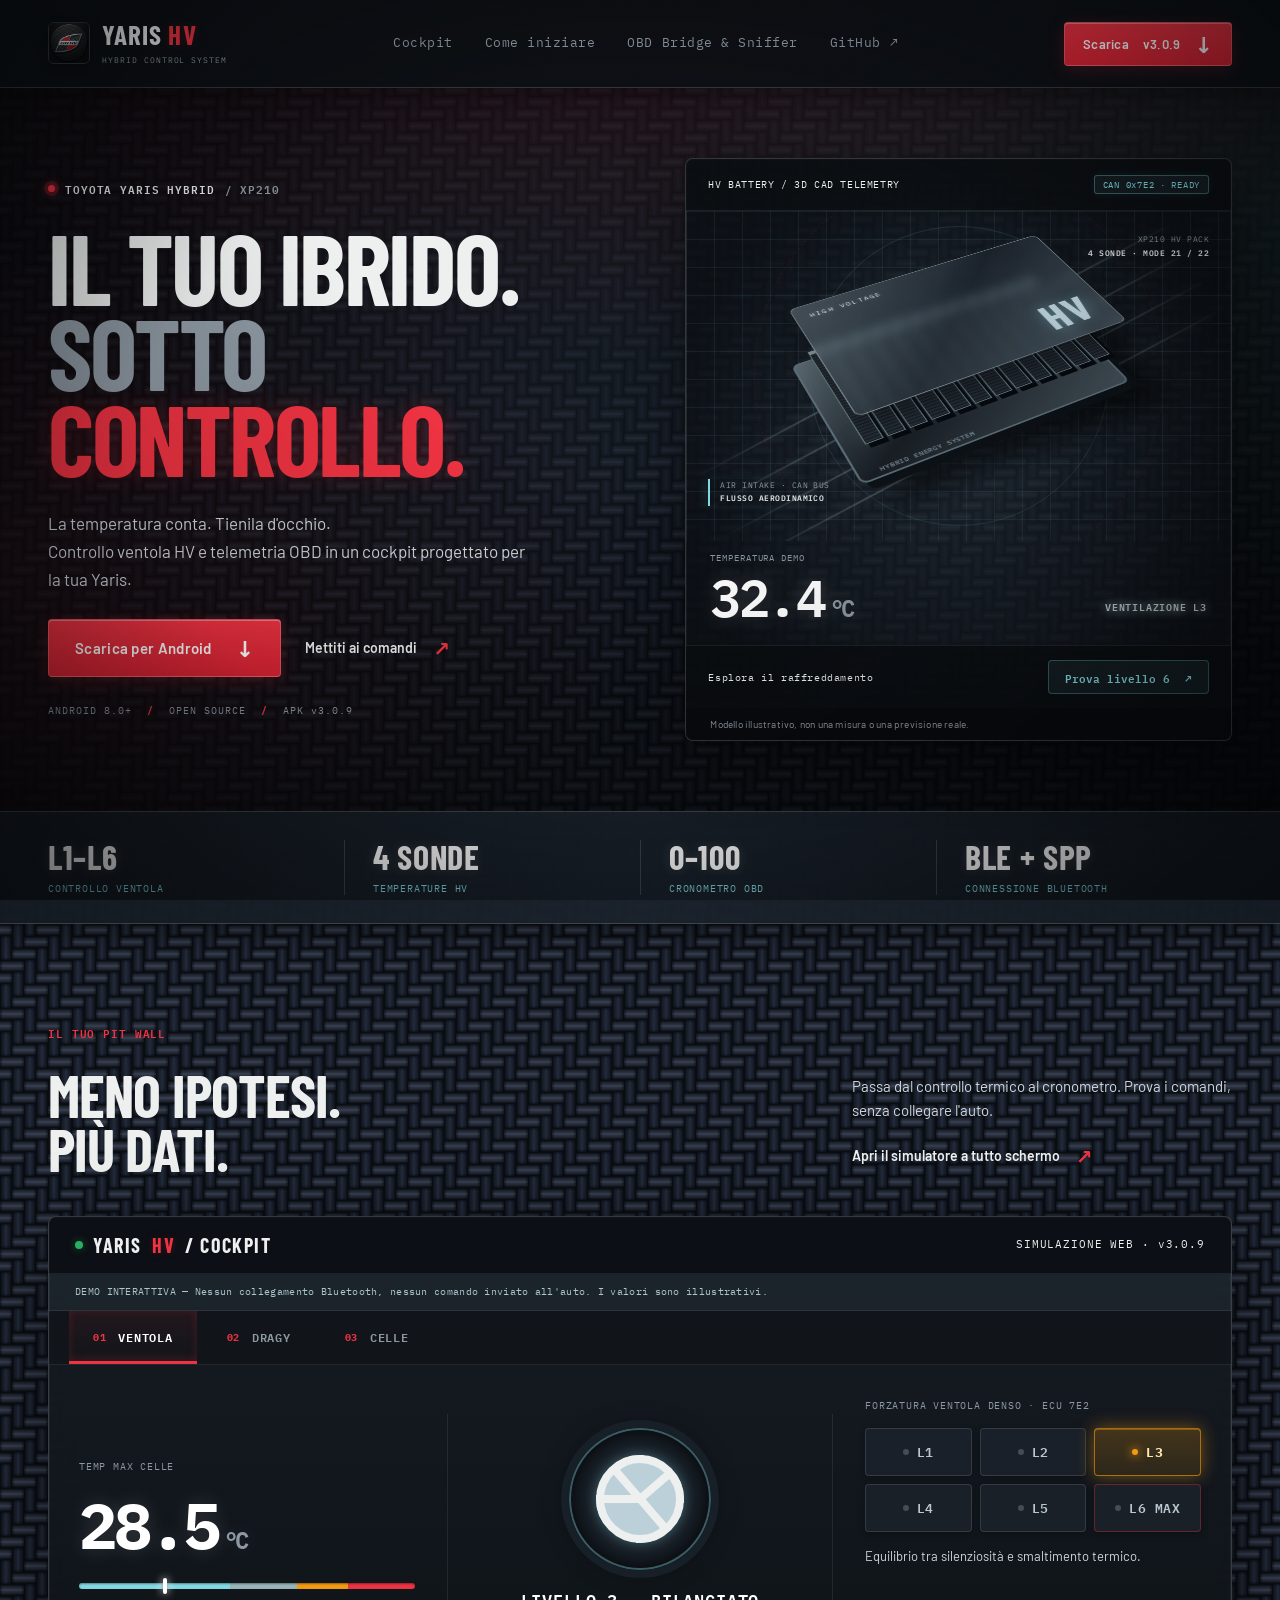
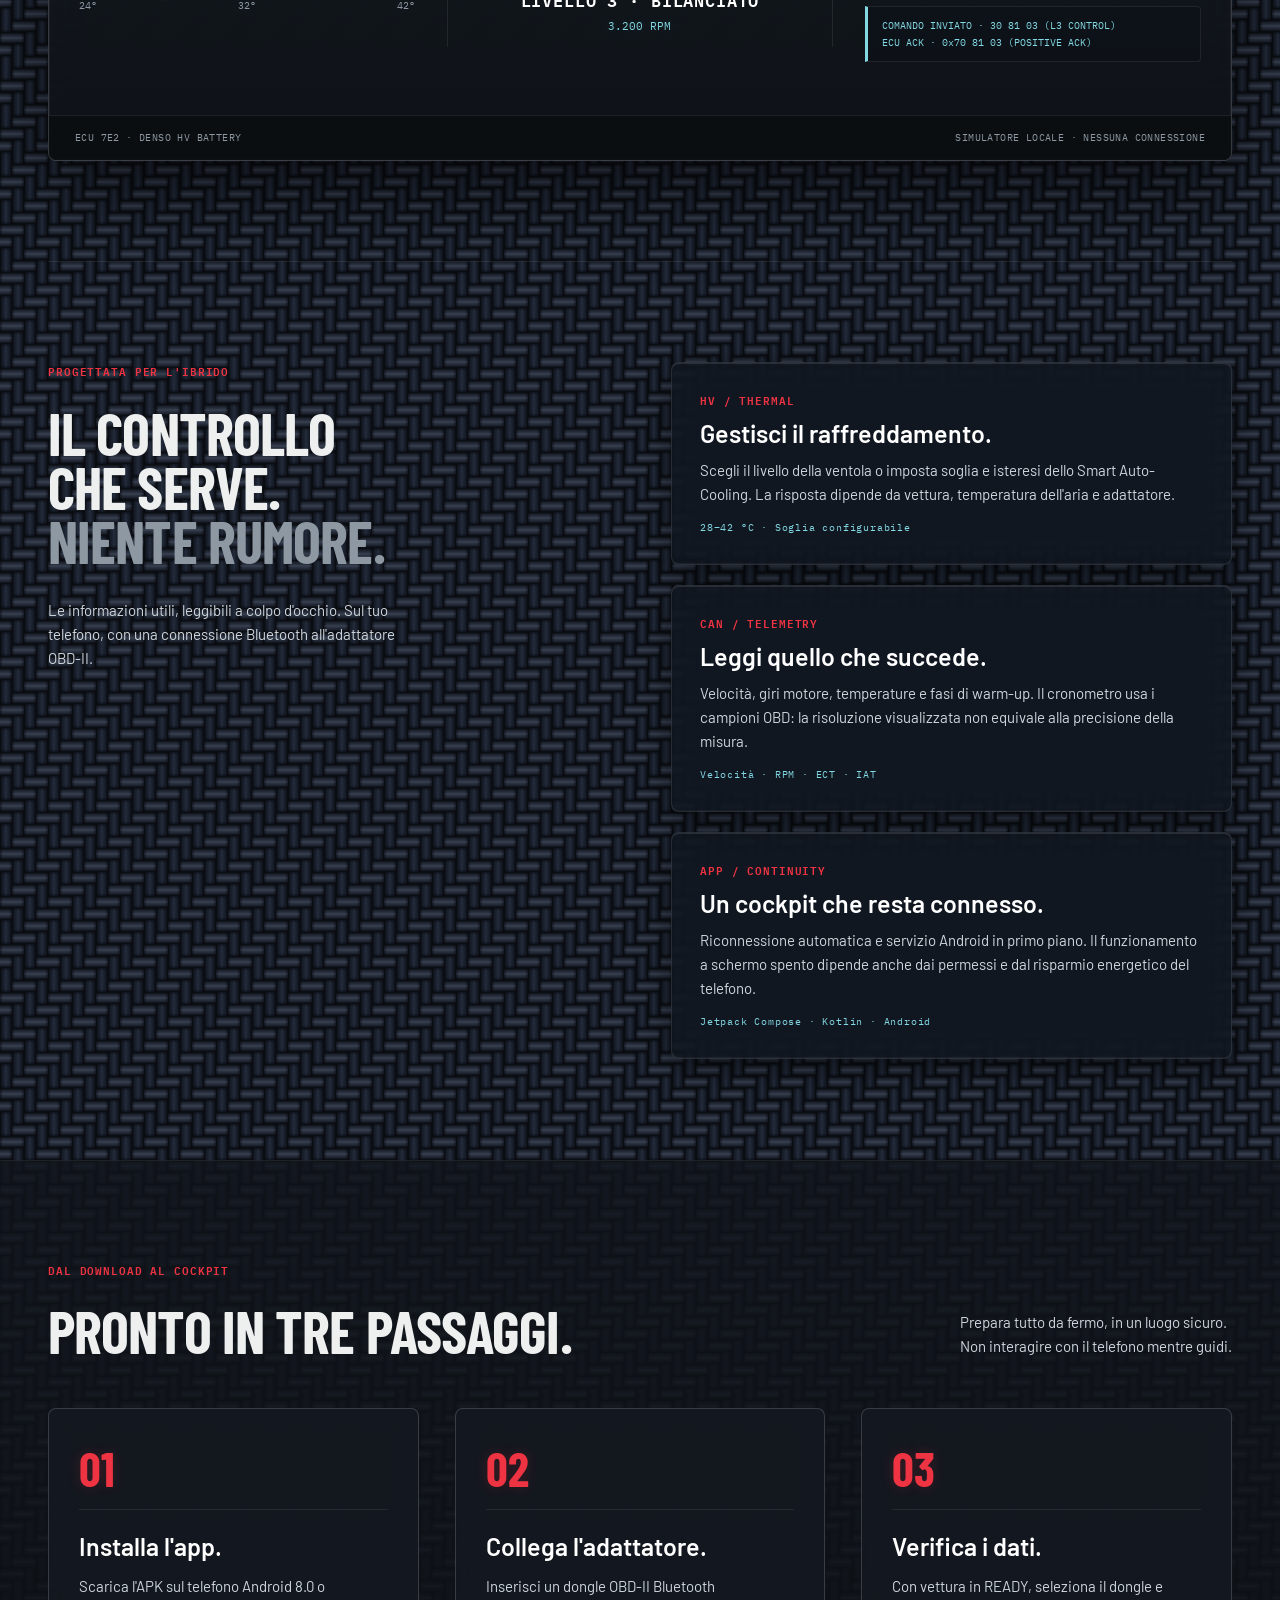
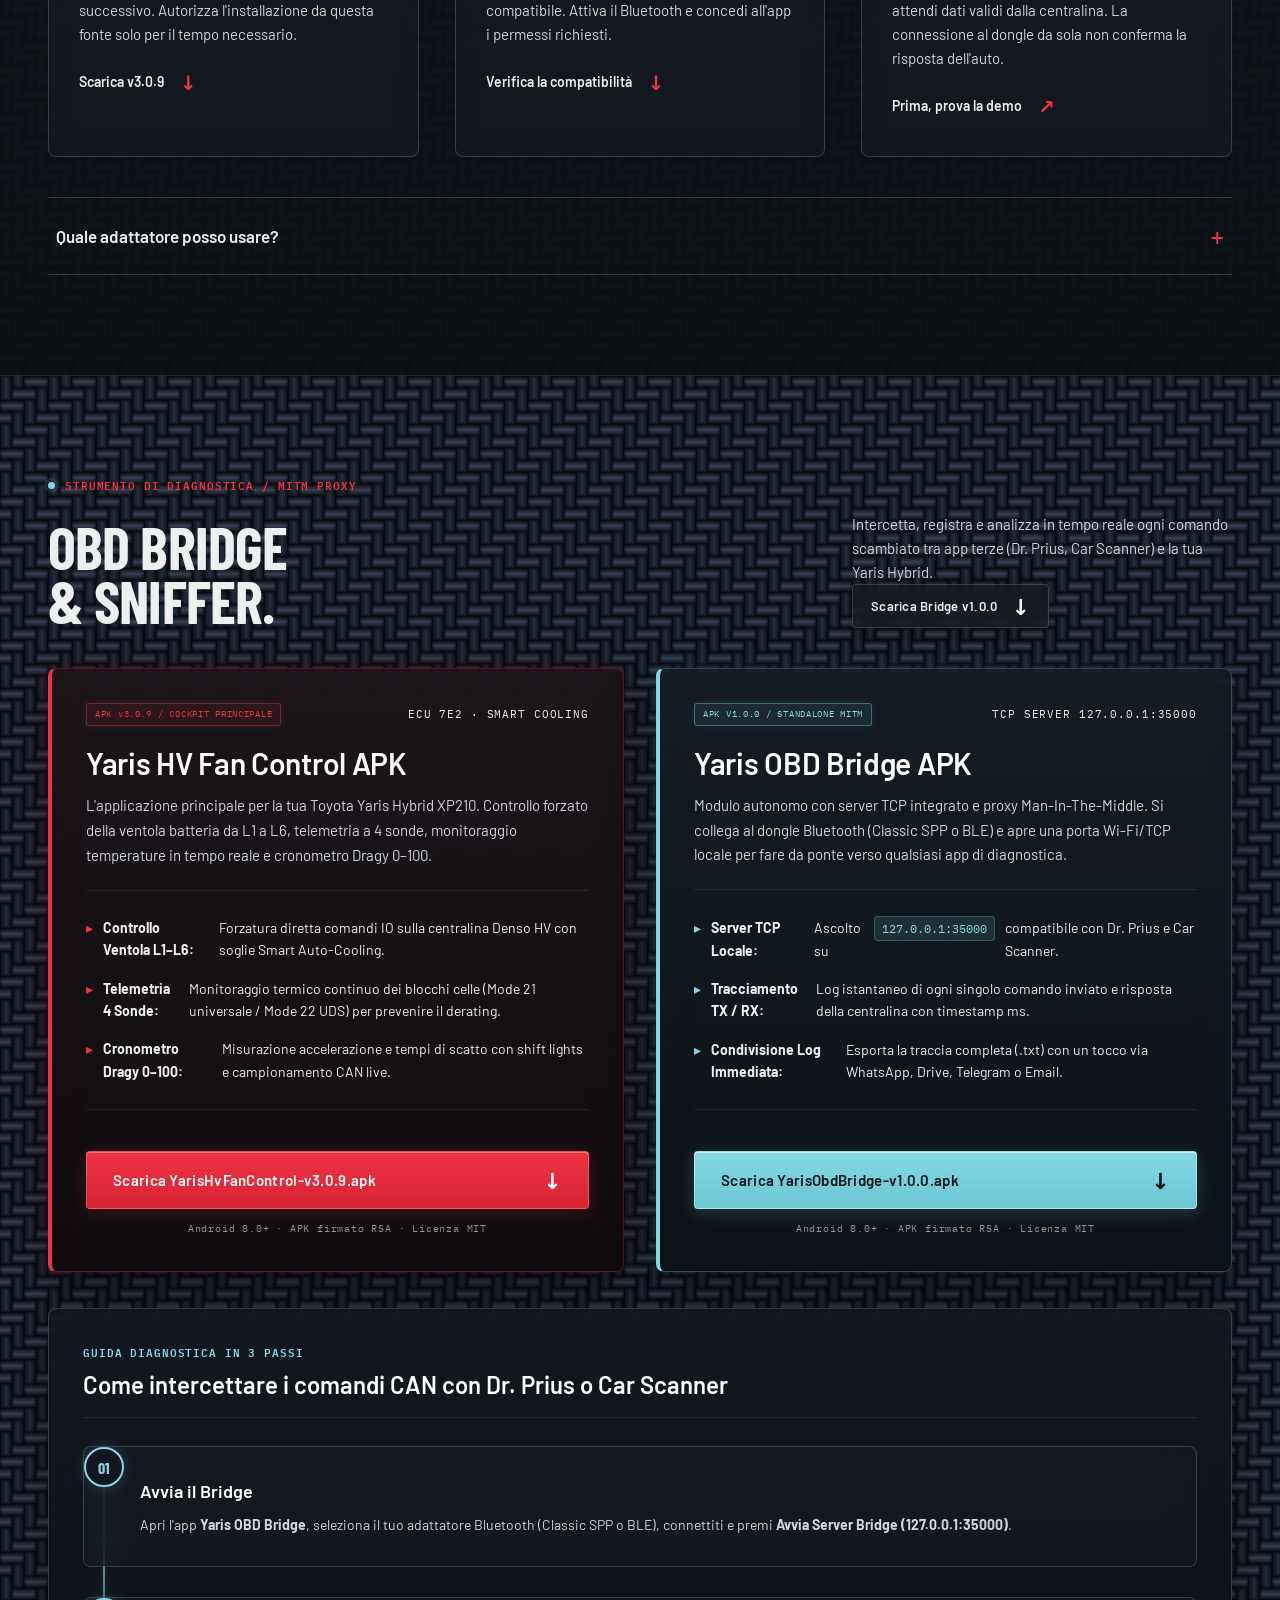
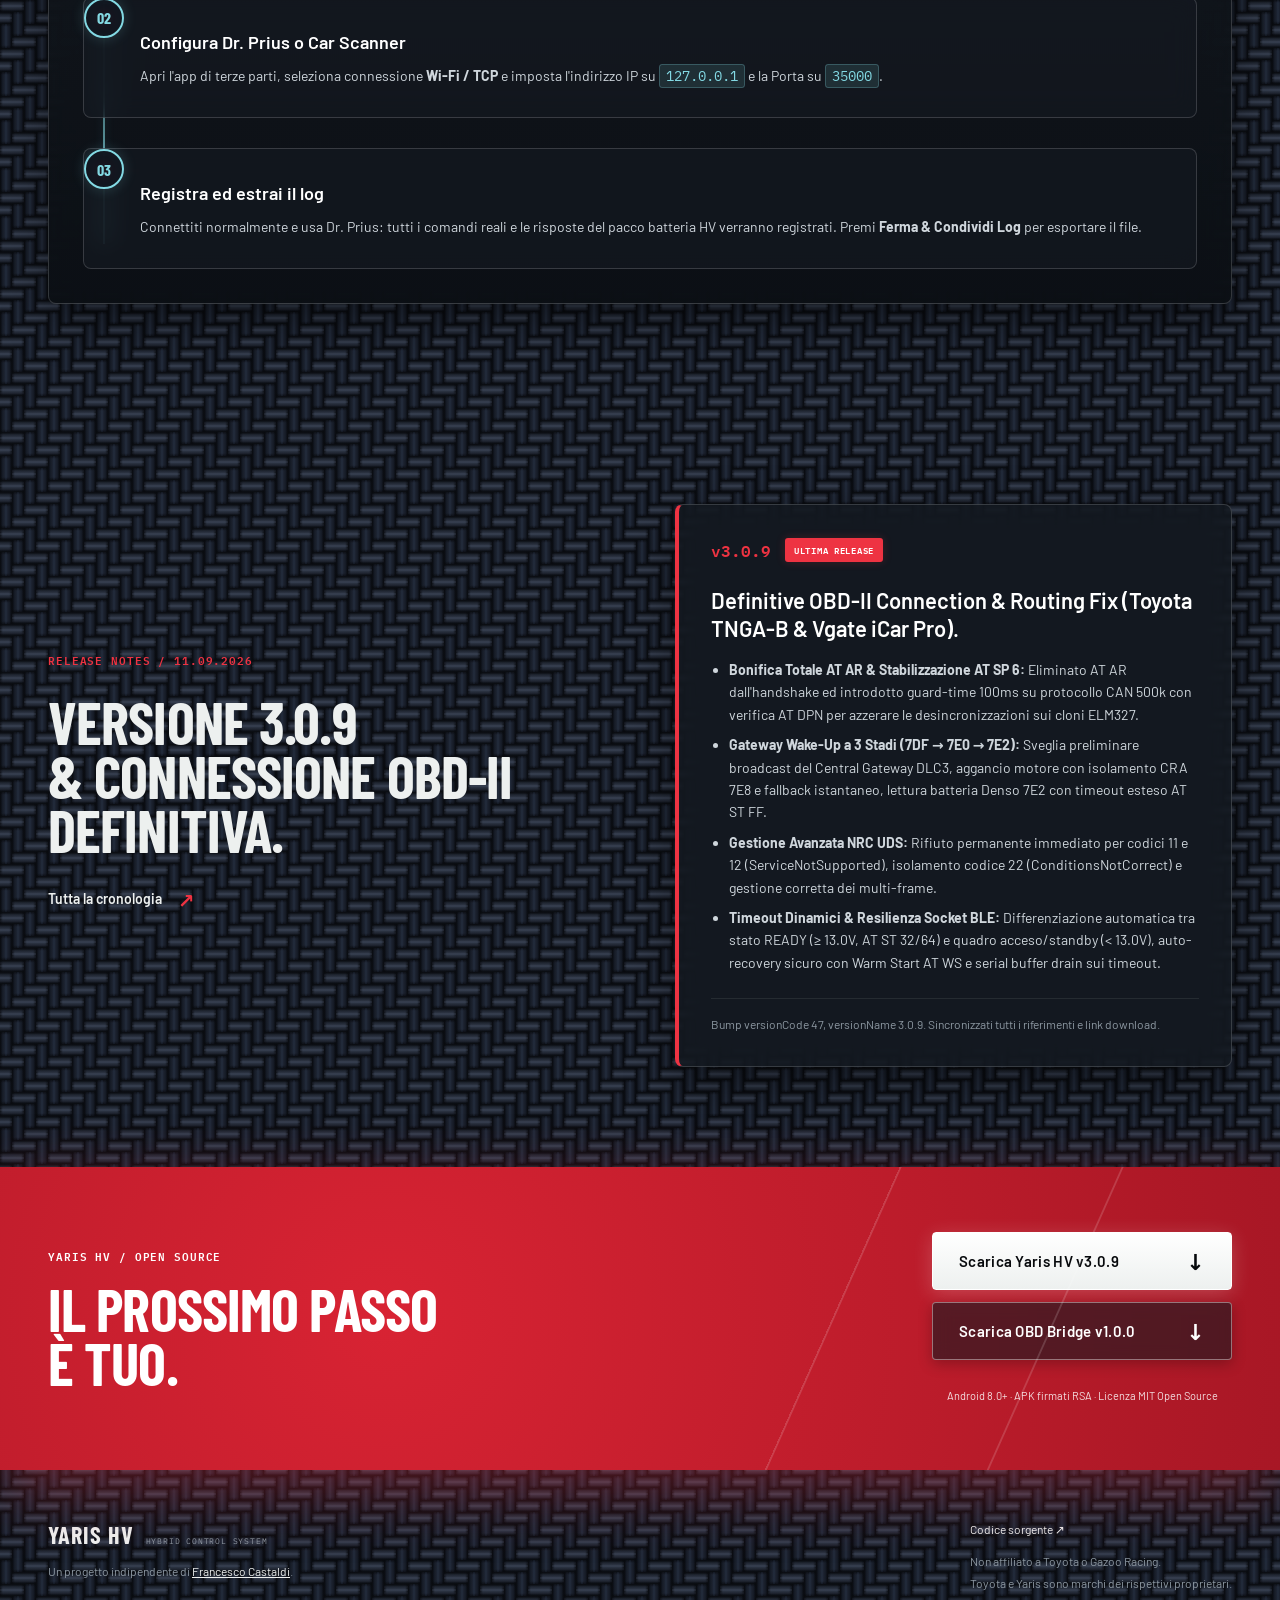
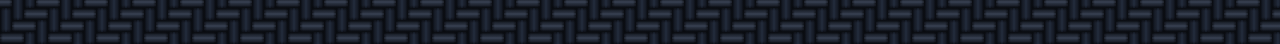
==== commit 10b1bd39: "feat(obd): v3.0.9 - risoluzione definitiva connessione OBD Toyota TNGA-B" ====
--- a/docs/index.html
+++ b/docs/index.html
@@ -3,7 +3,7 @@
 <head>
     <meta charset="UTF-8">
     <meta name="viewport" content="width=device-width, initial-scale=1, viewport-fit=cover">
-    <title>Yaris HV | Il tuo ibrido. Sotto controllo. | v3.0.8</title>
+    <title>Yaris HV | Il tuo ibrido. Sotto controllo. | v3.0.9</title>
     <meta name="description" content="Il tuo pit wall per Toyota Yaris Hybrid: controllo ventola HV, temperature batteria e telemetria OBD. App Android open source. Prova la demo interattiva.">
     <meta name="theme-color" content="#101215">
     <meta property="og:title" content="Yaris HV | Il tuo ibrido. Sotto controllo.">
@@ -24,7 +24,7 @@
             <nav aria-label="Navigazione principale">
                 <a href="#cockpit">Cockpit</a><a href="#setup">Come iniziare</a><a href="#sniffer">OBD Bridge &amp; Sniffer</a><a href="https://github.com/FrancescoCastaldi/yaris-hv-fan-optimizer">GitHub <span aria-hidden="true">↗</span></a>
             </nav>
-            <a class="button button-small" href="YarisHvFanControl-v3.0.8.apk" download>Scarica <span>v3.0.8</span> <span aria-hidden="true">↓</span></a>
+            <a class="button button-small" href="YarisHvFanControl-v3.0.9.apk" download>Scarica <span>v3.0.9</span> <span aria-hidden="true">↓</span></a>
         </div>
     </header>
     <main id="main">
@@ -34,10 +34,10 @@
                 <h1 id="hero-title">IL TUO IBRIDO.<br><span>SOTTO</span><br><em>CONTROLLO.</em></h1>
                 <p class="hero-description">La temperatura conta. Tienila d'occhio.<br>Controllo ventola HV e telemetria OBD in un cockpit progettato per la tua Yaris.</p>
                 <div class="hero-actions">
-                    <a class="button" href="YarisHvFanControl-v3.0.8.apk" download>Scarica per Android <span aria-hidden="true">↓</span></a>
+                    <a class="button" href="YarisHvFanControl-v3.0.9.apk" download>Scarica per Android <span aria-hidden="true">↓</span></a>
                     <a class="text-link" href="#cockpit">Mettiti ai comandi <span aria-hidden="true">↗</span></a>
                 </div>
-                <p class="micro">ANDROID 8.0+ <span>/</span> OPEN SOURCE <span>/</span> APK v3.0.8</p>
+                <p class="micro">ANDROID 8.0+ <span>/</span> OPEN SOURCE <span>/</span> APK v3.0.9</p>
             </div>
             <div class="thermal-scene" data-thermal-scene>
                 <div class="scene-top"><span>HV BATTERY / 3D CAD TELEMETRY</span><span class="demo-tag">CAN 0x7E2 · READY</span></div>
@@ -83,7 +83,7 @@
             <div class="shell section">
                 <div class="section-heading"><div><p class="eyebrow">DAL DOWNLOAD AL COCKPIT</p><h2 id="setup-title">PRONTO IN TRE PASSAGGI.</h2></div><p class="section-intro">Prepara tutto da fermo, in un luogo sicuro.<br>Non interagire con il telefono mentre guidi.</p></div>
                 <ol class="setup-steps">
-                    <li><span class="step-number">01</span><h3>Installa l'app.</h3><p>Scarica l'APK sul telefono Android 8.0 o successivo. Autorizza l'installazione da questa fonte solo per il tempo necessario.</p><a class="text-link" href="YarisHvFanControl-v3.0.8.apk" download>Scarica v3.0.8 <span aria-hidden="true">↓</span></a></li>
+                    <li><span class="step-number">01</span><h3>Installa l'app.</h3><p>Scarica l'APK sul telefono Android 8.0 o successivo. Autorizza l'installazione da questa fonte solo per il tempo necessario.</p><a class="text-link" href="YarisHvFanControl-v3.0.9.apk" download>Scarica v3.0.9 <span aria-hidden="true">↓</span></a></li>
                     <li><span class="step-number">02</span><h3>Collega l'adattatore.</h3><p>Inserisci un dongle OBD-II Bluetooth compatibile. Attiva il Bluetooth e concedi all'app i permessi richiesti.</p><a class="text-link" href="#compatibility">Verifica la compatibilità <span aria-hidden="true">↓</span></a></li>
                     <li><span class="step-number">03</span><h3>Verifica i dati.</h3><p>Con vettura in READY, seleziona il dongle e attendi dati validi dalla centralina. La connessione al dongle da sola non conferma la risposta dell'auto.</p><a class="text-link" href="preview.html">Prima, prova la demo <span aria-hidden="true">↗</span></a></li>
                 </ol>
@@ -108,7 +108,7 @@
             <div class="apk-showcase-grid">
                 <div class="main-apk-card">
                     <div class="card-header">
-                        <span class="demo-tag" style="border-color: rgba(238, 51, 66, 0.4); color: var(--red); background: var(--red-subtle);">APK v3.0.8 / COCKPIT PRINCIPALE</span>
+                        <span class="demo-tag" style="border-color: rgba(238, 51, 66, 0.4); color: var(--red); background: var(--red-subtle);">APK v3.0.9 / COCKPIT PRINCIPALE</span>
                         <span class="micro">ECU 7E2 · SMART COOLING</span>
                     </div>
                     <h3>Yaris HV Fan Control APK</h3>
@@ -119,7 +119,7 @@
                         <li><strong>Cronometro Dragy 0–100:</strong> Misurazione accelerazione e tempi di scatto con shift lights e campionamento CAN live.</li>
                     </ul>
                     <div class="card-actions">
-                        <a class="button" href="YarisHvFanControl-v3.0.8.apk" download>Scarica YarisHvFanControl-v3.0.8.apk <span aria-hidden="true">↓</span></a>
+                        <a class="button" href="YarisHvFanControl-v3.0.9.apk" download>Scarica YarisHvFanControl-v3.0.9.apk <span aria-hidden="true">↓</span></a>
                         <span class="micro">Android 8.0+ · APK firmato RSA · Licenza MIT</span>
                     </div>
                 </div>
@@ -168,8 +168,8 @@
             </div>
         </section>
         <section class="section shell release-section" aria-labelledby="release-title">
-            <div><p class="eyebrow">RELEASE NOTES / 10.09.2026</p><h2 id="release-title">VERSIONE 3.0.8<br>&amp; SANITIZZAZIONE FILTRI CAN.</h2><a class="text-link" href="https://github.com/FrancescoCastaldi/yaris-hv-fan-optimizer/blob/main/CHANGELOG.md">Tutta la cronologia <span aria-hidden="true">↗</span></a></div>
-            <div class="release-card"><span class="release-version">v3.0.8 <span>ULTIMA RELEASE</span></span><h3>CAN OBD-II Filter Sanitization, 7DF Functional Telemetry &amp; Safe Fan Actuation.</h3><ul><li><strong>Eliminazione Corruzione Filtri (R1):</strong> Rimozione totale del comando AT AR inviato dopo AT SH. La configurazione dell'header e del filtro di ricezione AT CRA ora preserva inalterati i filtri hardware senza cancellarli su adattatori clone ELM327.</li><li><strong>Telemetria Motore Broadcast Funzionale 7DF (R2):</strong> Implementato fallback trasparente su broadcast funzionale 7DF isolato con filtro hardware CRA 7E8 per velocità, RPM e liquido refrigerante, superando il blocco del Central Gateway DLC3 Toyota.</li><li><strong>Attuazione Sicura Ventola &amp; Prevenzione Flapping (R3):</strong> Blocco dell'invio comandi attuazione ventola (2F58030x) all'avvio finché la comunicazione con la centralina batteria non è stabilita e confermata. Ripristino auto-recovery con Warm Start (AT WS) per evitare il crash del socket Bluetooth RFCOMM.</li><li><strong>Incremento Monotono &amp; Sincronizzazione:</strong> Bump versionCode 46, versionName 3.0.8 e sincronizzazione completa di tutti gli asset e link APK.</li></ul><p>Bump versionCode 46, versionName 3.0.8. Sincronizzati tutti i riferimenti e link download.</p></div>
+            <div><p class="eyebrow">RELEASE NOTES / 11.09.2026</p><h2 id="release-title">VERSIONE 3.0.9<br>&amp; CONNESSIONE OBD-II DEFINITIVA.</h2><a class="text-link" href="https://github.com/FrancescoCastaldi/yaris-hv-fan-optimizer/blob/main/CHANGELOG.md">Tutta la cronologia <span aria-hidden="true">↗</span></a></div>
+            <div class="release-card"><span class="release-version">v3.0.9 <span>ULTIMA RELEASE</span></span><h3>Definitive OBD-II Connection &amp; Routing Fix (Toyota TNGA-B &amp; Vgate iCar Pro).</h3><ul><li><strong>Bonifica Totale AT AR &amp; Stabilizzazione AT SP 6:</strong> Eliminato AT AR dall'handshake ed introdotto guard-time 100ms su protocollo CAN 500k con verifica AT DPN per azzerare le desincronizzazioni sui cloni ELM327.</li><li><strong>Gateway Wake-Up a 3 Stadi (7DF &rarr; 7E0 &rarr; 7E2):</strong> Sveglia preliminare broadcast del Central Gateway DLC3, aggancio motore con isolamento CRA 7E8 e fallback istantaneo, lettura batteria Denso 7E2 con timeout esteso AT ST FF.</li><li><strong>Gestione Avanzata NRC UDS:</strong> Rifiuto permanente immediato per codici 11 e 12 (ServiceNotSupported), isolamento codice 22 (ConditionsNotCorrect) e gestione corretta dei multi-frame.</li><li><strong>Timeout Dinamici &amp; Resilienza Socket BLE:</strong> Differenziazione automatica tra stato READY (&ge; 13.0V, AT ST 32/64) e quadro acceso/standby (&lt; 13.0V), auto-recovery sicuro con Warm Start AT WS e serial buffer drain sui timeout.</li></ul><p>Bump versionCode 47, versionName 3.0.9. Sincronizzati tutti i riferimenti e link download.</p></div>
         </section>
         <section class="download-section" aria-labelledby="download-title">
             <div class="shell download-inner">
@@ -178,7 +178,7 @@
                     <h2 id="download-title">IL PROSSIMO PASSO<br>È TUO.</h2>
                 </div>
                 <div class="download-dual-actions">
-                    <a class="button button-light" href="YarisHvFanControl-v3.0.8.apk" download>Scarica Yaris HV v3.0.8 <span aria-hidden="true">↓</span></a>
+                    <a class="button button-light" href="YarisHvFanControl-v3.0.9.apk" download>Scarica Yaris HV v3.0.9 <span aria-hidden="true">↓</span></a>
                     <a class="button button-outline" href="YarisObdBridge-v1.0.0.apk" download style="border-color: rgba(255,255,255,0.4); color: #fff;">Scarica OBD Bridge v1.0.0 <span aria-hidden="true">↓</span></a>
                     <p>Android 8.0+ · APK firmati RSA · Licenza MIT Open Source</p>
                 </div>
@@ -186,6 +186,6 @@
         </section>
     </main>
     <footer class="site-footer shell"><div><a class="footer-brand" href="index.html">YARIS HV<span>HYBRID CONTROL SYSTEM</span></a><p>Un progetto indipendente di <a href="https://github.com/FrancescoCastaldi">Francesco Castaldi</a>.</p></div><div><a href="https://github.com/FrancescoCastaldi/yaris-hv-fan-optimizer">Codice sorgente ↗</a><p>Non affiliato a Toyota o Gazoo Racing.<br>Toyota e Yaris sono marchi dei rispettivi proprietari.</p></div></footer>
-    <div class="mobile-download"><span>YARIS HV <small>v3.0.8 / ANDROID</small></span><a class="button button-small" href="YarisHvFanControl-v3.0.8.apk" download>Scarica APK <span aria-hidden="true">↓</span></a></div>
+    <div class="mobile-download"><span>YARIS HV <small>v3.0.9 / ANDROID</small></span><a class="button button-small" href="YarisHvFanControl-v3.0.9.apk" download>Scarica APK <span aria-hidden="true">↓</span></a></div>
 </body>
 </html>
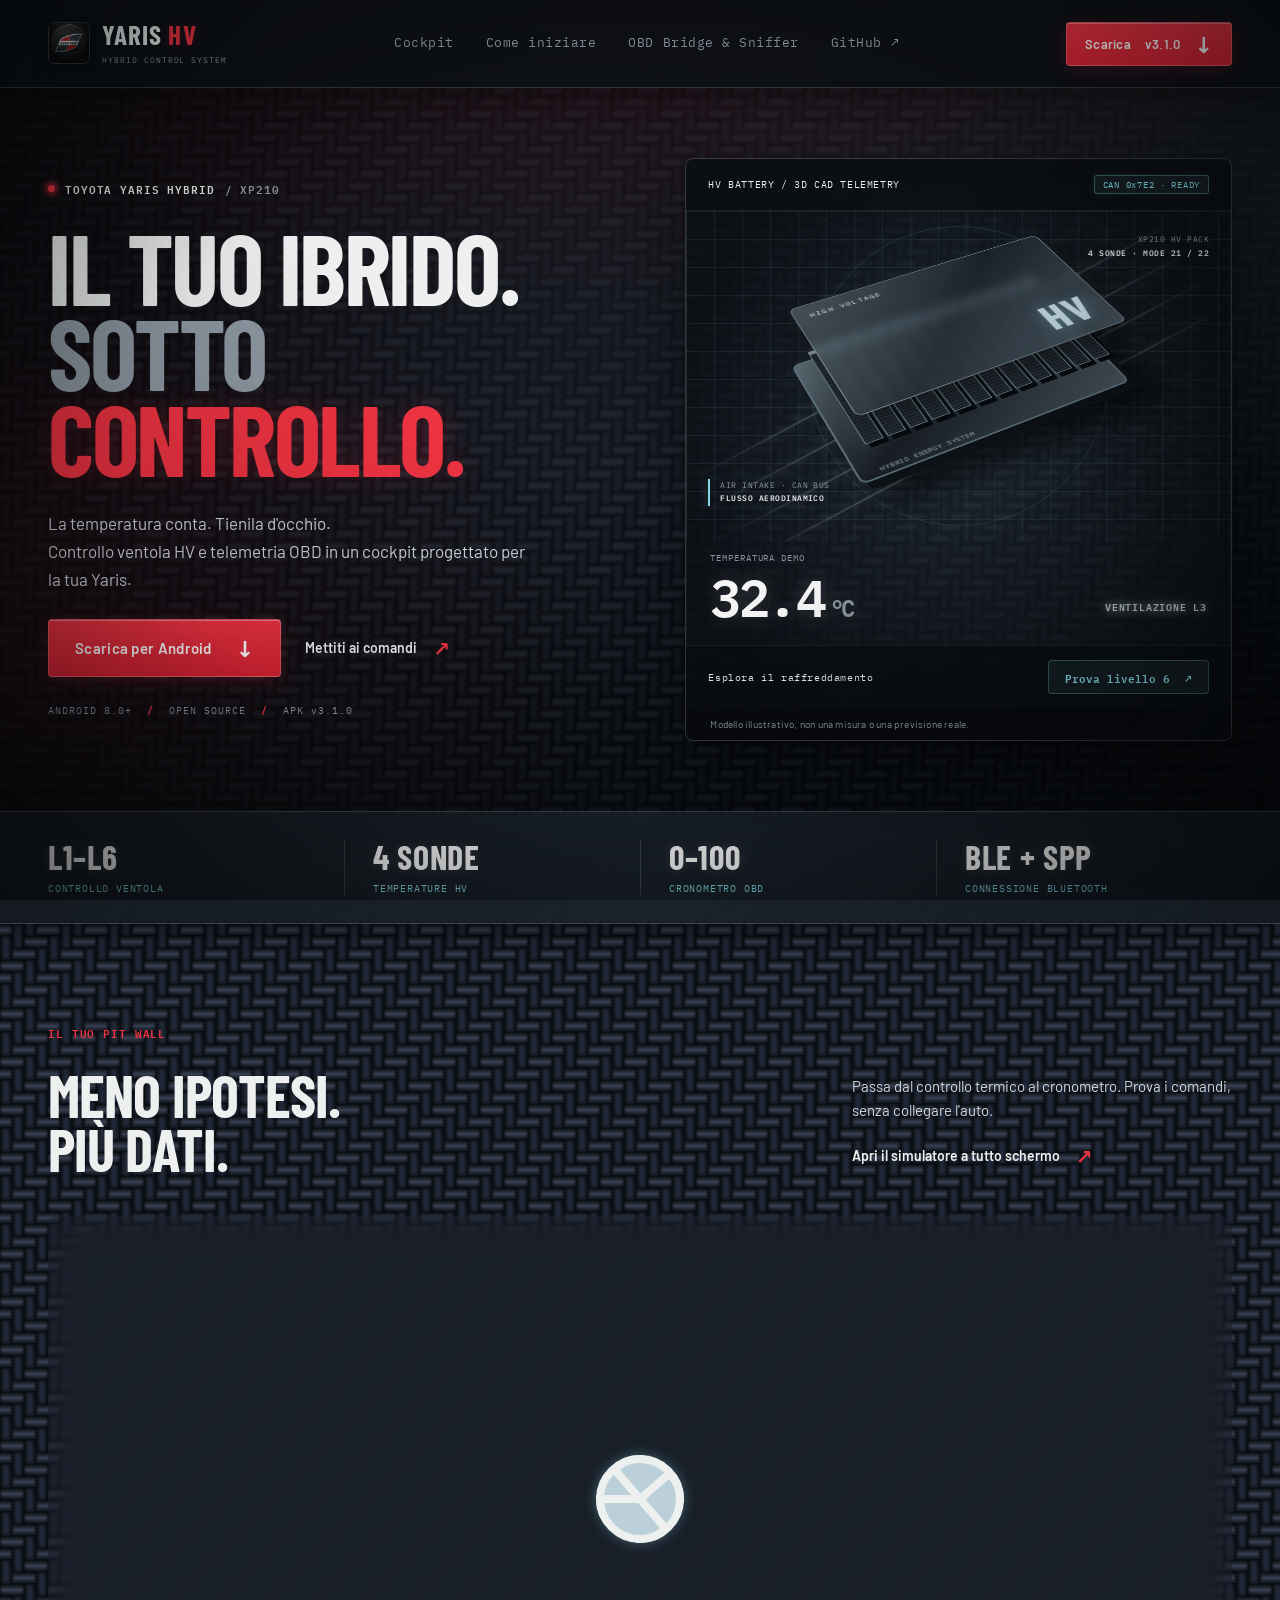
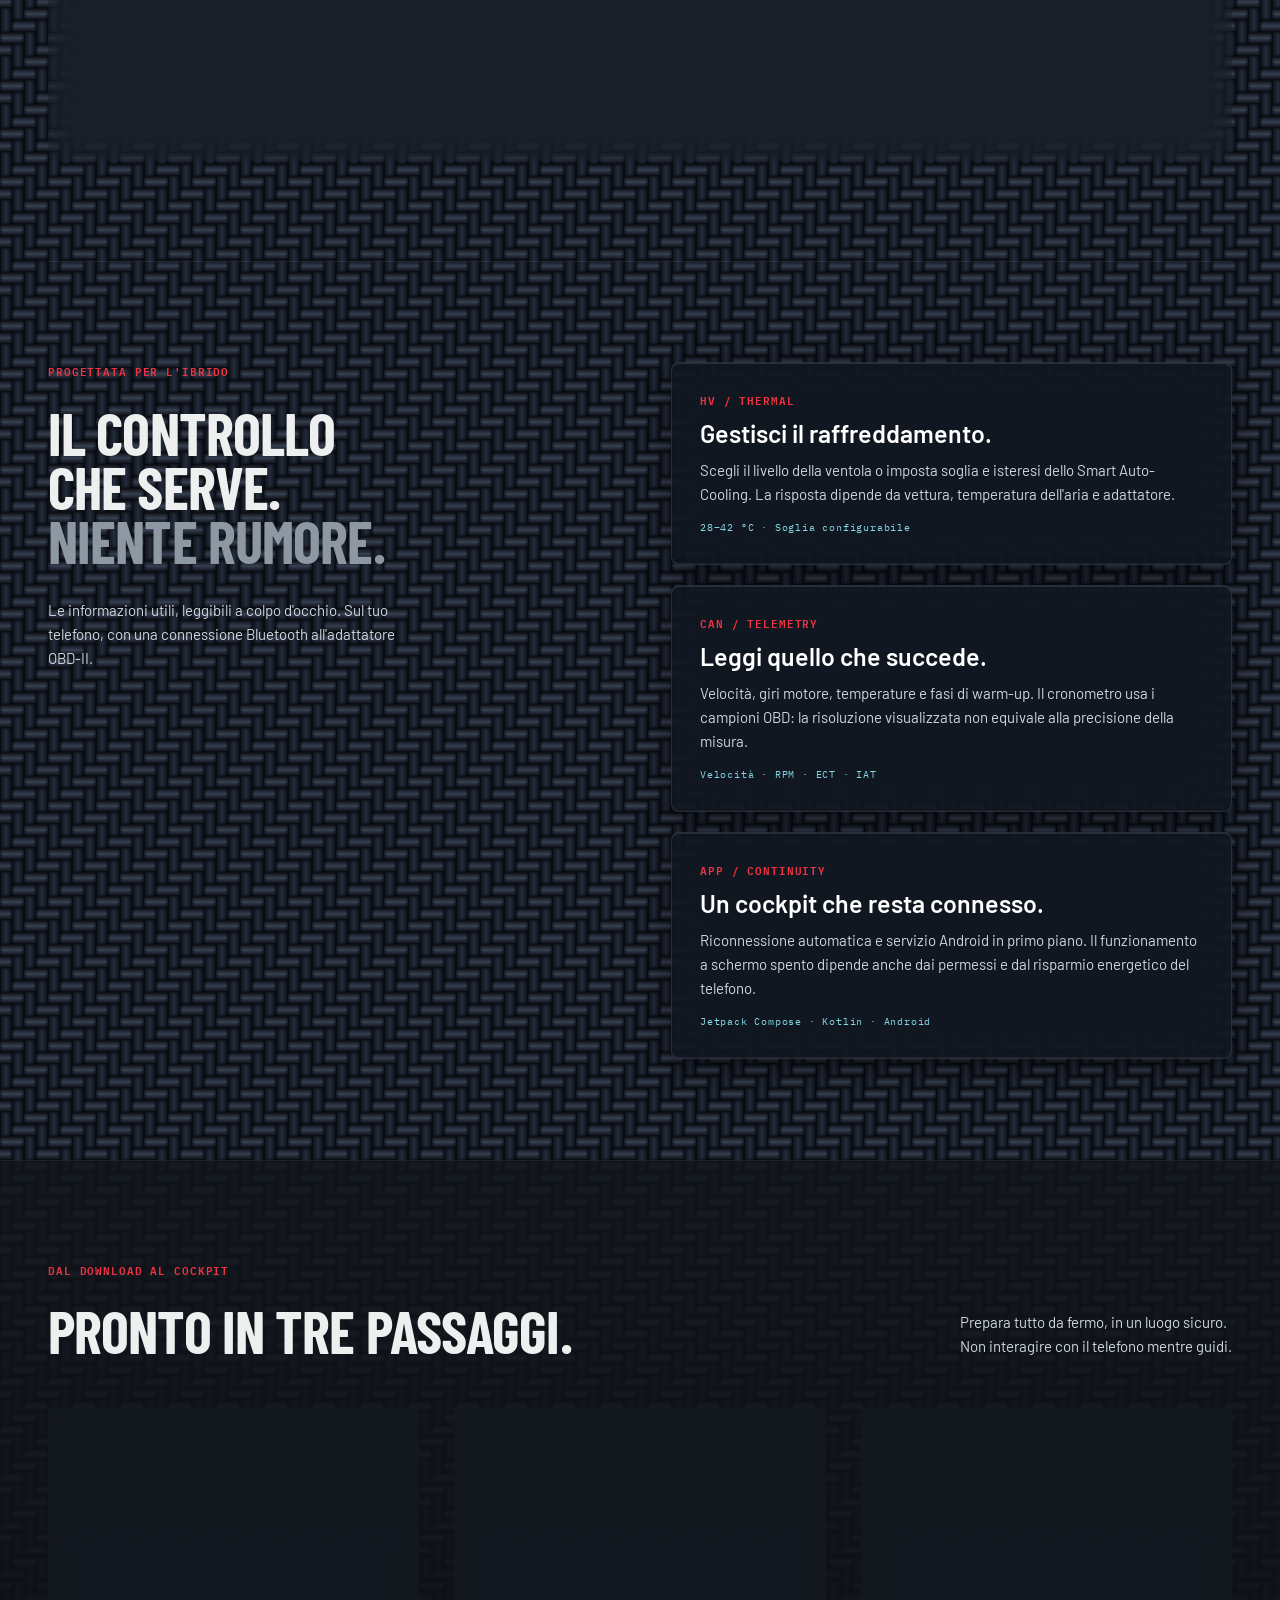
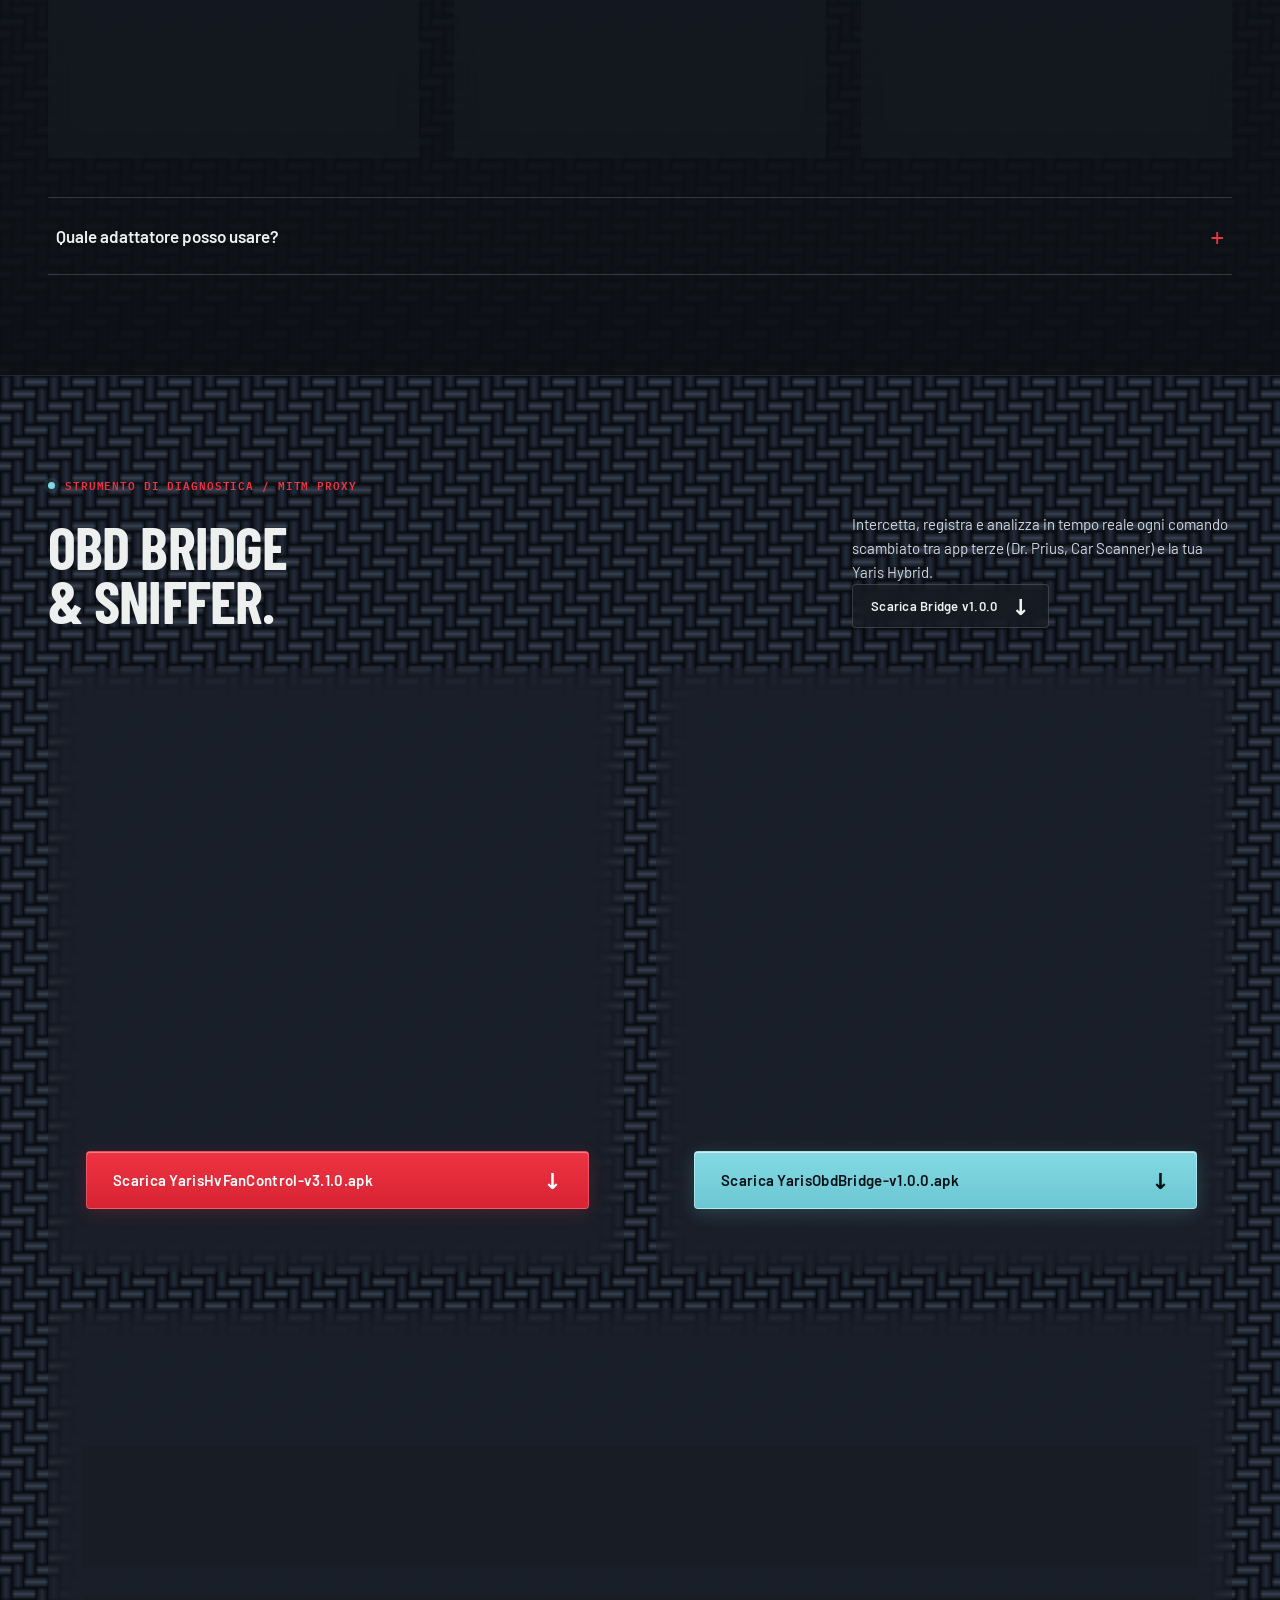
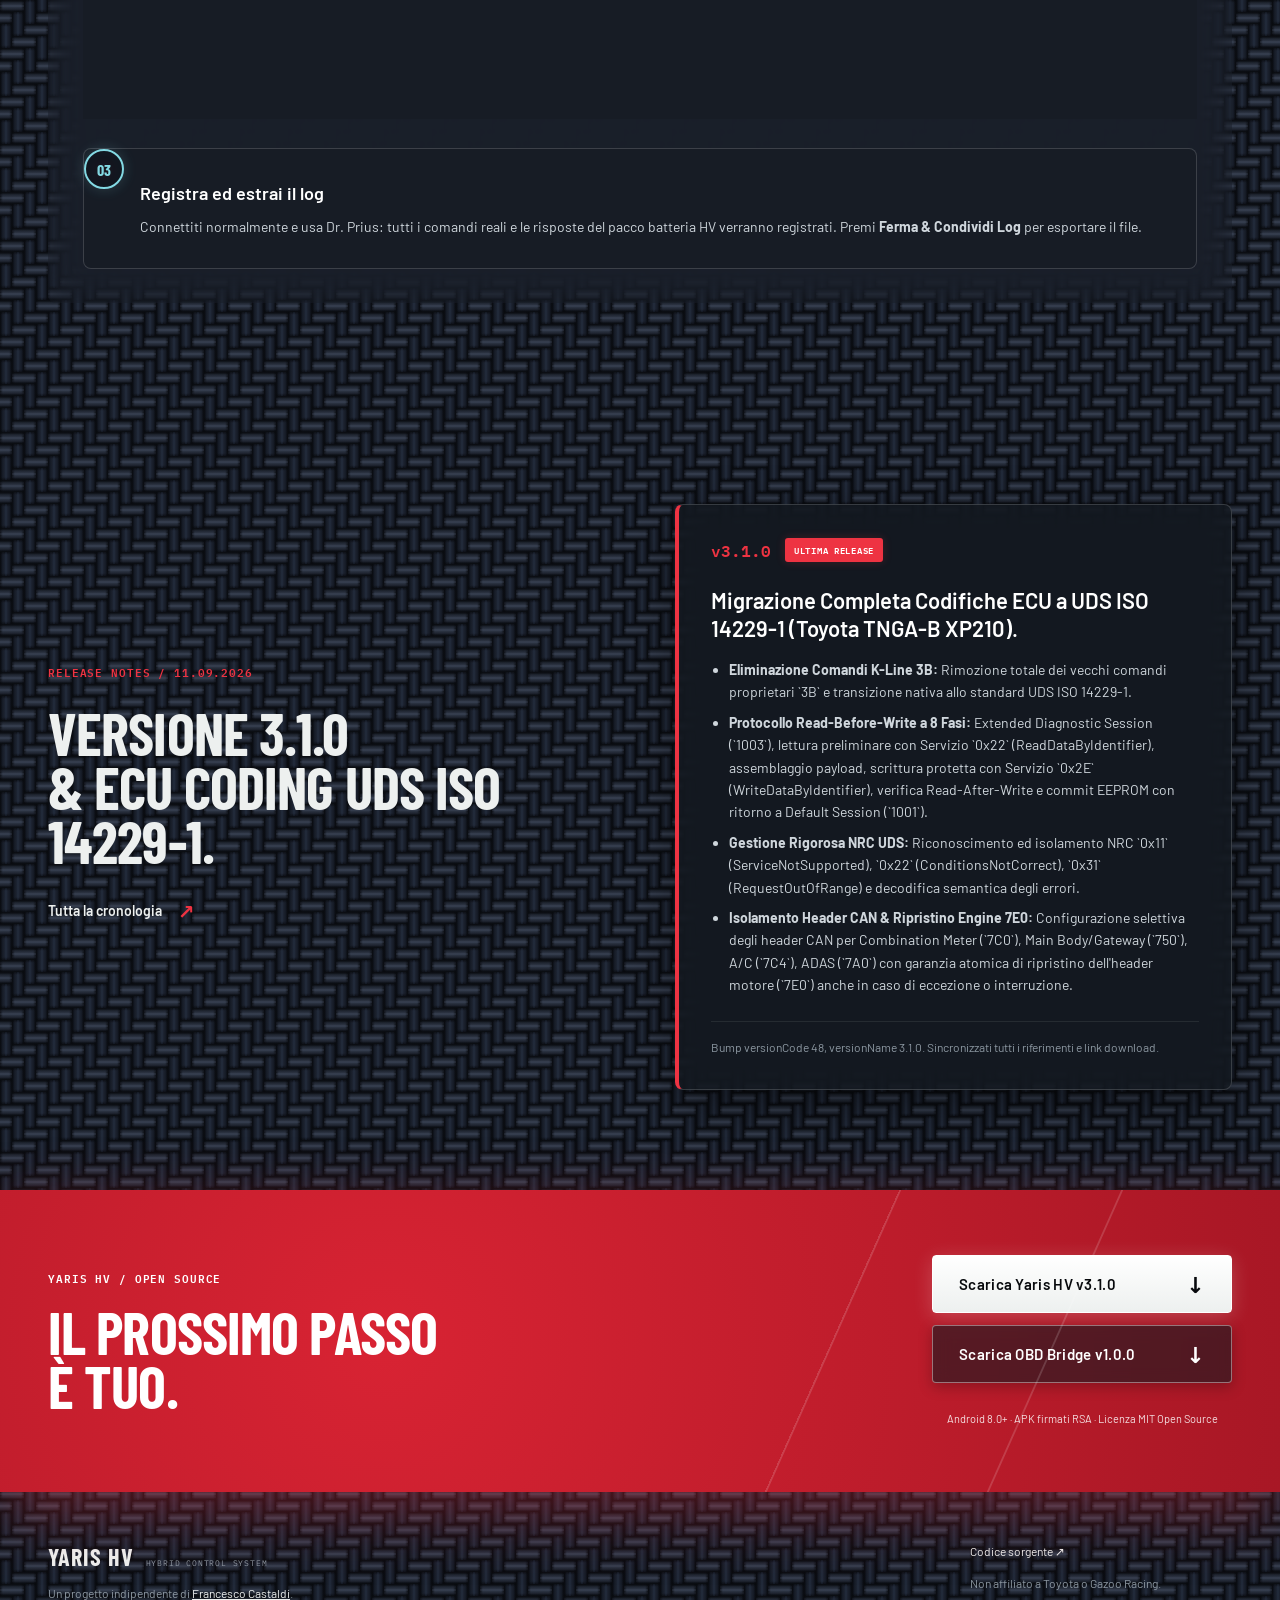
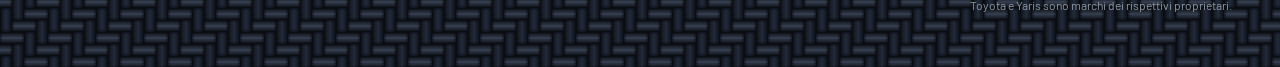
==== commit 84b596ce: "feat(ecu): migrate ECU coding to UDS ISO 14229-1 protocol and bump v3.1.0" ====
--- a/docs/index.html
+++ b/docs/index.html
@@ -3,7 +3,7 @@
 <head>
     <meta charset="UTF-8">
     <meta name="viewport" content="width=device-width, initial-scale=1, viewport-fit=cover">
-    <title>Yaris HV | Il tuo ibrido. Sotto controllo. | v3.0.9</title>
+    <title>Yaris HV | Il tuo ibrido. Sotto controllo. | v3.1.0</title>
     <meta name="description" content="Il tuo pit wall per Toyota Yaris Hybrid: controllo ventola HV, temperature batteria e telemetria OBD. App Android open source. Prova la demo interattiva.">
     <meta name="theme-color" content="#101215">
     <meta property="og:title" content="Yaris HV | Il tuo ibrido. Sotto controllo.">
@@ -24,7 +24,7 @@
             <nav aria-label="Navigazione principale">
                 <a href="#cockpit">Cockpit</a><a href="#setup">Come iniziare</a><a href="#sniffer">OBD Bridge &amp; Sniffer</a><a href="https://github.com/FrancescoCastaldi/yaris-hv-fan-optimizer">GitHub <span aria-hidden="true">↗</span></a>
             </nav>
-            <a class="button button-small" href="YarisHvFanControl-v3.0.9.apk" download>Scarica <span>v3.0.9</span> <span aria-hidden="true">↓</span></a>
+            <a class="button button-small" href="YarisHvFanControl-v3.1.0.apk" download>Scarica <span>v3.1.0</span> <span aria-hidden="true">↓</span></a>
         </div>
     </header>
     <main id="main">
@@ -34,10 +34,10 @@
                 <h1 id="hero-title">IL TUO IBRIDO.<br><span>SOTTO</span><br><em>CONTROLLO.</em></h1>
                 <p class="hero-description">La temperatura conta. Tienila d'occhio.<br>Controllo ventola HV e telemetria OBD in un cockpit progettato per la tua Yaris.</p>
                 <div class="hero-actions">
-                    <a class="button" href="YarisHvFanControl-v3.0.9.apk" download>Scarica per Android <span aria-hidden="true">↓</span></a>
+                    <a class="button" href="YarisHvFanControl-v3.1.0.apk" download>Scarica per Android <span aria-hidden="true">↓</span></a>
                     <a class="text-link" href="#cockpit">Mettiti ai comandi <span aria-hidden="true">↗</span></a>
                 </div>
-                <p class="micro">ANDROID 8.0+ <span>/</span> OPEN SOURCE <span>/</span> APK v3.0.9</p>
+                <p class="micro">ANDROID 8.0+ <span>/</span> OPEN SOURCE <span>/</span> APK v3.1.0</p>
             </div>
             <div class="thermal-scene" data-thermal-scene>
                 <div class="scene-top"><span>HV BATTERY / 3D CAD TELEMETRY</span><span class="demo-tag">CAN 0x7E2 · READY</span></div>
@@ -83,7 +83,7 @@
             <div class="shell section">
                 <div class="section-heading"><div><p class="eyebrow">DAL DOWNLOAD AL COCKPIT</p><h2 id="setup-title">PRONTO IN TRE PASSAGGI.</h2></div><p class="section-intro">Prepara tutto da fermo, in un luogo sicuro.<br>Non interagire con il telefono mentre guidi.</p></div>
                 <ol class="setup-steps">
-                    <li><span class="step-number">01</span><h3>Installa l'app.</h3><p>Scarica l'APK sul telefono Android 8.0 o successivo. Autorizza l'installazione da questa fonte solo per il tempo necessario.</p><a class="text-link" href="YarisHvFanControl-v3.0.9.apk" download>Scarica v3.0.9 <span aria-hidden="true">↓</span></a></li>
+                    <li><span class="step-number">01</span><h3>Installa l'app.</h3><p>Scarica l'APK sul telefono Android 8.0 o successivo. Autorizza l'installazione da questa fonte solo per il tempo necessario.</p><a class="text-link" href="YarisHvFanControl-v3.1.0.apk" download>Scarica v3.1.0 <span aria-hidden="true">↓</span></a></li>
                     <li><span class="step-number">02</span><h3>Collega l'adattatore.</h3><p>Inserisci un dongle OBD-II Bluetooth compatibile. Attiva il Bluetooth e concedi all'app i permessi richiesti.</p><a class="text-link" href="#compatibility">Verifica la compatibilità <span aria-hidden="true">↓</span></a></li>
                     <li><span class="step-number">03</span><h3>Verifica i dati.</h3><p>Con vettura in READY, seleziona il dongle e attendi dati validi dalla centralina. La connessione al dongle da sola non conferma la risposta dell'auto.</p><a class="text-link" href="preview.html">Prima, prova la demo <span aria-hidden="true">↗</span></a></li>
                 </ol>
@@ -108,7 +108,7 @@
             <div class="apk-showcase-grid">
                 <div class="main-apk-card">
                     <div class="card-header">
-                        <span class="demo-tag" style="border-color: rgba(238, 51, 66, 0.4); color: var(--red); background: var(--red-subtle);">APK v3.0.9 / COCKPIT PRINCIPALE</span>
+                        <span class="demo-tag" style="border-color: rgba(238, 51, 66, 0.4); color: var(--red); background: var(--red-subtle);">APK v3.1.0 / COCKPIT PRINCIPALE</span>
                         <span class="micro">ECU 7E2 · SMART COOLING</span>
                     </div>
                     <h3>Yaris HV Fan Control APK</h3>
@@ -119,7 +119,7 @@
                         <li><strong>Cronometro Dragy 0–100:</strong> Misurazione accelerazione e tempi di scatto con shift lights e campionamento CAN live.</li>
                     </ul>
                     <div class="card-actions">
-                        <a class="button" href="YarisHvFanControl-v3.0.9.apk" download>Scarica YarisHvFanControl-v3.0.9.apk <span aria-hidden="true">↓</span></a>
+                        <a class="button" href="YarisHvFanControl-v3.1.0.apk" download>Scarica YarisHvFanControl-v3.1.0.apk <span aria-hidden="true">↓</span></a>
                         <span class="micro">Android 8.0+ · APK firmato RSA · Licenza MIT</span>
                     </div>
                 </div>
@@ -168,8 +168,8 @@
             </div>
         </section>
         <section class="section shell release-section" aria-labelledby="release-title">
-            <div><p class="eyebrow">RELEASE NOTES / 11.09.2026</p><h2 id="release-title">VERSIONE 3.0.9<br>&amp; CONNESSIONE OBD-II DEFINITIVA.</h2><a class="text-link" href="https://github.com/FrancescoCastaldi/yaris-hv-fan-optimizer/blob/main/CHANGELOG.md">Tutta la cronologia <span aria-hidden="true">↗</span></a></div>
-            <div class="release-card"><span class="release-version">v3.0.9 <span>ULTIMA RELEASE</span></span><h3>Definitive OBD-II Connection &amp; Routing Fix (Toyota TNGA-B &amp; Vgate iCar Pro).</h3><ul><li><strong>Bonifica Totale AT AR &amp; Stabilizzazione AT SP 6:</strong> Eliminato AT AR dall'handshake ed introdotto guard-time 100ms su protocollo CAN 500k con verifica AT DPN per azzerare le desincronizzazioni sui cloni ELM327.</li><li><strong>Gateway Wake-Up a 3 Stadi (7DF &rarr; 7E0 &rarr; 7E2):</strong> Sveglia preliminare broadcast del Central Gateway DLC3, aggancio motore con isolamento CRA 7E8 e fallback istantaneo, lettura batteria Denso 7E2 con timeout esteso AT ST FF.</li><li><strong>Gestione Avanzata NRC UDS:</strong> Rifiuto permanente immediato per codici 11 e 12 (ServiceNotSupported), isolamento codice 22 (ConditionsNotCorrect) e gestione corretta dei multi-frame.</li><li><strong>Timeout Dinamici &amp; Resilienza Socket BLE:</strong> Differenziazione automatica tra stato READY (&ge; 13.0V, AT ST 32/64) e quadro acceso/standby (&lt; 13.0V), auto-recovery sicuro con Warm Start AT WS e serial buffer drain sui timeout.</li></ul><p>Bump versionCode 47, versionName 3.0.9. Sincronizzati tutti i riferimenti e link download.</p></div>
+            <div><p class="eyebrow">RELEASE NOTES / 11.09.2026</p><h2 id="release-title">VERSIONE 3.1.0<br>&amp; ECU CODING UDS ISO 14229-1.</h2><a class="text-link" href="https://github.com/FrancescoCastaldi/yaris-hv-fan-optimizer/blob/main/CHANGELOG.md">Tutta la cronologia <span aria-hidden="true">↗</span></a></div>
+            <div class="release-card"><span class="release-version">v3.1.0 <span>ULTIMA RELEASE</span></span><h3>Migrazione Completa Codifiche ECU a UDS ISO 14229-1 (Toyota TNGA-B XP210).</h3><ul><li><strong>Eliminazione Comandi K-Line 3B:</strong> Rimozione totale dei vecchi comandi proprietari `3B` e transizione nativa allo standard UDS ISO 14229-1.</li><li><strong>Protocollo Read-Before-Write a 8 Fasi:</strong> Extended Diagnostic Session (`1003`), lettura preliminare con Servizio `0x22` (ReadDataByIdentifier), assemblaggio payload, scrittura protetta con Servizio `0x2E` (WriteDataByIdentifier), verifica Read-After-Write e commit EEPROM con ritorno a Default Session (`1001`).</li><li><strong>Gestione Rigorosa NRC UDS:</strong> Riconoscimento ed isolamento NRC `0x11` (ServiceNotSupported), `0x22` (ConditionsNotCorrect), `0x31` (RequestOutOfRange) e decodifica semantica degli errori.</li><li><strong>Isolamento Header CAN &amp; Ripristino Engine 7E0:</strong> Configurazione selettiva degli header CAN per Combination Meter (`7C0`), Main Body/Gateway (`750`), A/C (`7C4`), ADAS (`7A0`) con garanzia atomica di ripristino dell'header motore (`7E0`) anche in caso di eccezione o interruzione.</li></ul><p>Bump versionCode 48, versionName 3.1.0. Sincronizzati tutti i riferimenti e link download.</p></div>
         </section>
         <section class="download-section" aria-labelledby="download-title">
             <div class="shell download-inner">
@@ -178,7 +178,7 @@
                     <h2 id="download-title">IL PROSSIMO PASSO<br>È TUO.</h2>
                 </div>
                 <div class="download-dual-actions">
-                    <a class="button button-light" href="YarisHvFanControl-v3.0.9.apk" download>Scarica Yaris HV v3.0.9 <span aria-hidden="true">↓</span></a>
+                    <a class="button button-light" href="YarisHvFanControl-v3.1.0.apk" download>Scarica Yaris HV v3.1.0 <span aria-hidden="true">↓</span></a>
                     <a class="button button-outline" href="YarisObdBridge-v1.0.0.apk" download style="border-color: rgba(255,255,255,0.4); color: #fff;">Scarica OBD Bridge v1.0.0 <span aria-hidden="true">↓</span></a>
                     <p>Android 8.0+ · APK firmati RSA · Licenza MIT Open Source</p>
                 </div>
@@ -186,6 +186,6 @@
         </section>
     </main>
     <footer class="site-footer shell"><div><a class="footer-brand" href="index.html">YARIS HV<span>HYBRID CONTROL SYSTEM</span></a><p>Un progetto indipendente di <a href="https://github.com/FrancescoCastaldi">Francesco Castaldi</a>.</p></div><div><a href="https://github.com/FrancescoCastaldi/yaris-hv-fan-optimizer">Codice sorgente ↗</a><p>Non affiliato a Toyota o Gazoo Racing.<br>Toyota e Yaris sono marchi dei rispettivi proprietari.</p></div></footer>
-    <div class="mobile-download"><span>YARIS HV <small>v3.0.9 / ANDROID</small></span><a class="button button-small" href="YarisHvFanControl-v3.0.9.apk" download>Scarica APK <span aria-hidden="true">↓</span></a></div>
+    <div class="mobile-download"><span>YARIS HV <small>v3.1.0 / ANDROID</small></span><a class="button button-small" href="YarisHvFanControl-v3.1.0.apk" download>Scarica APK <span aria-hidden="true">↓</span></a></div>
 </body>
 </html>
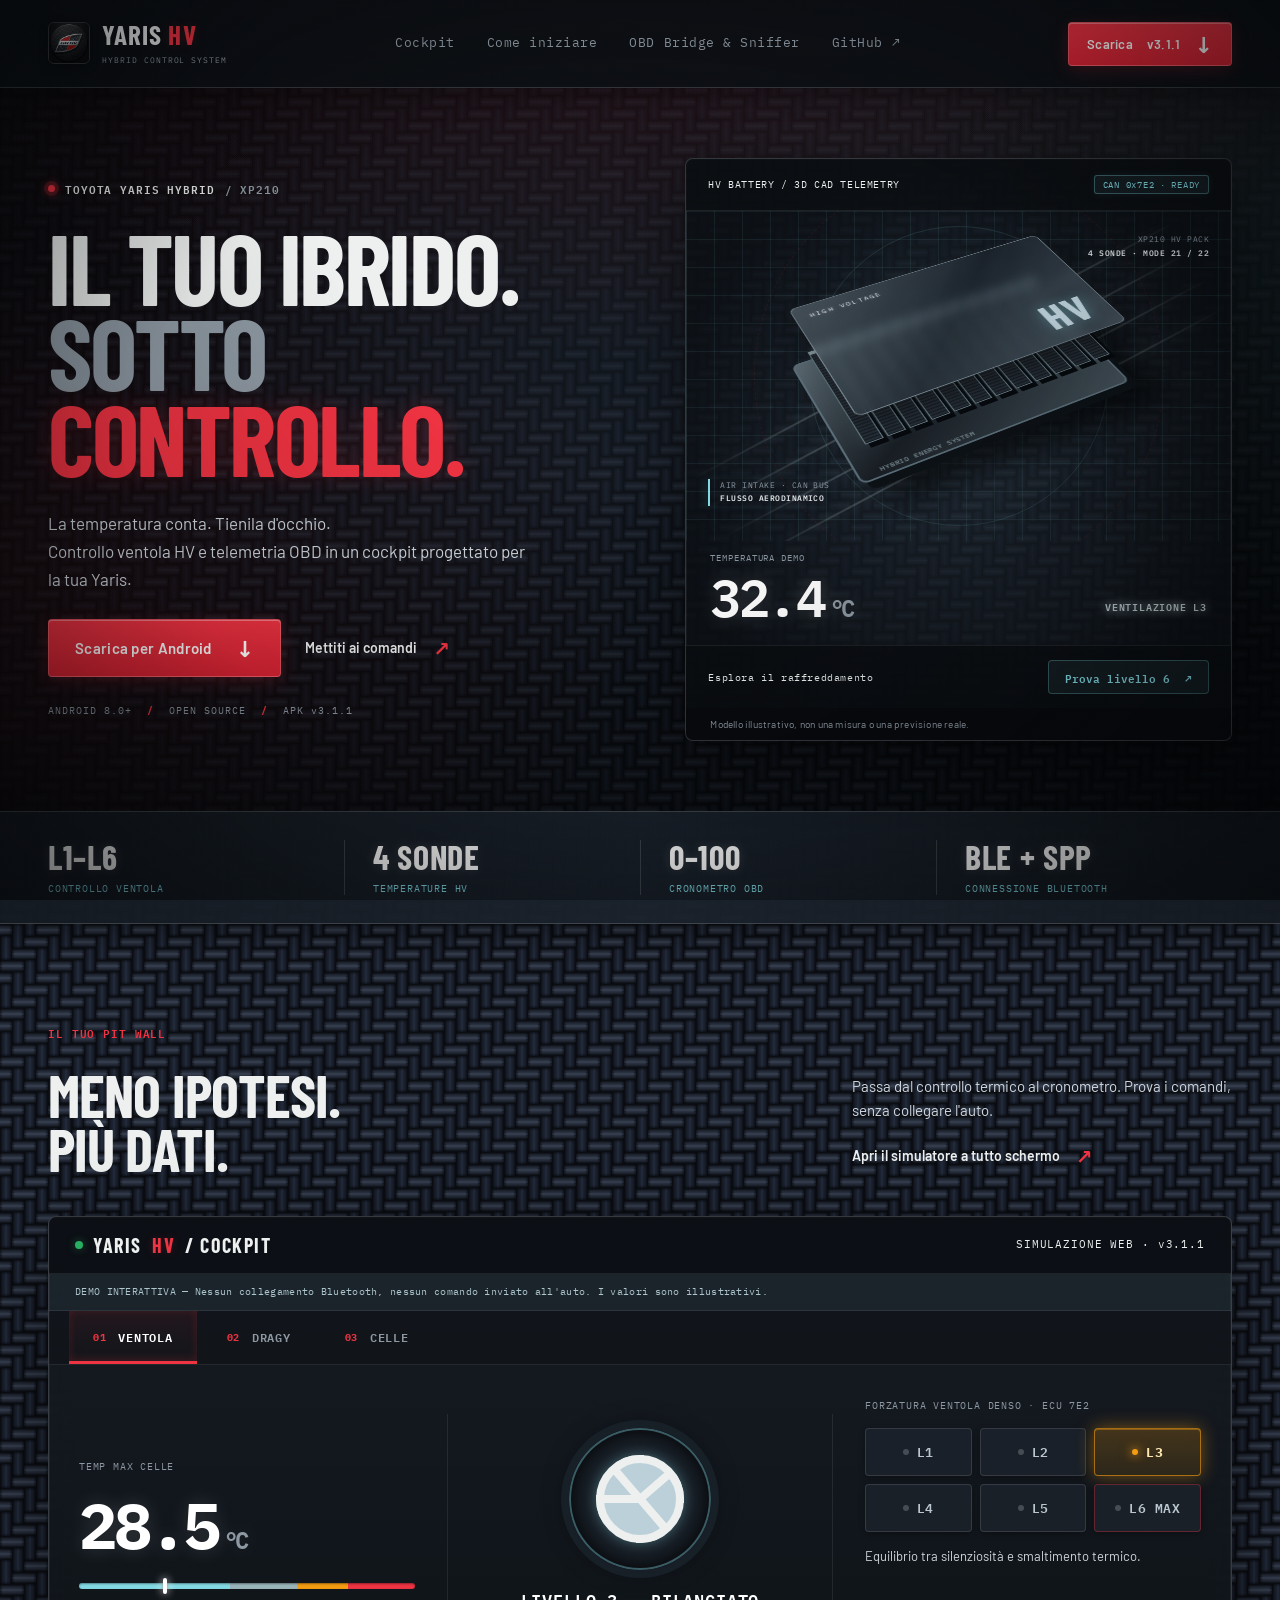
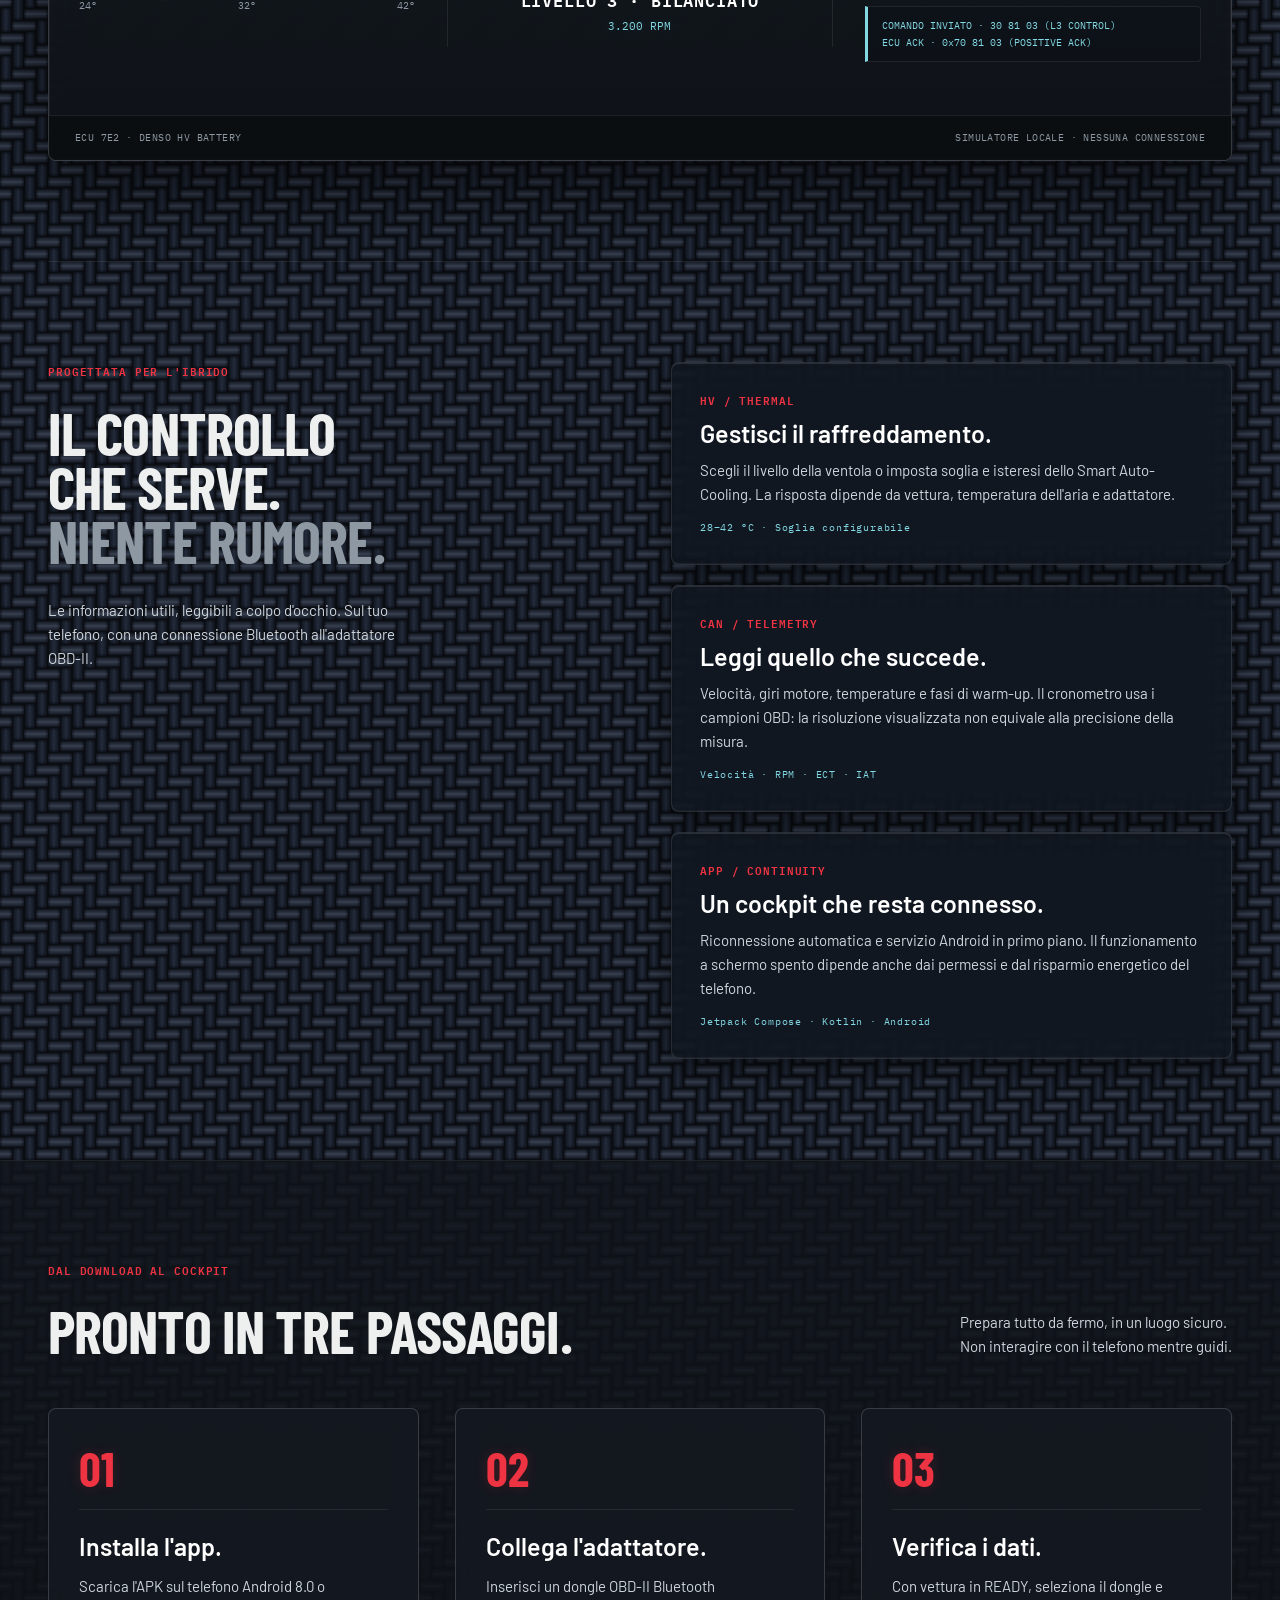
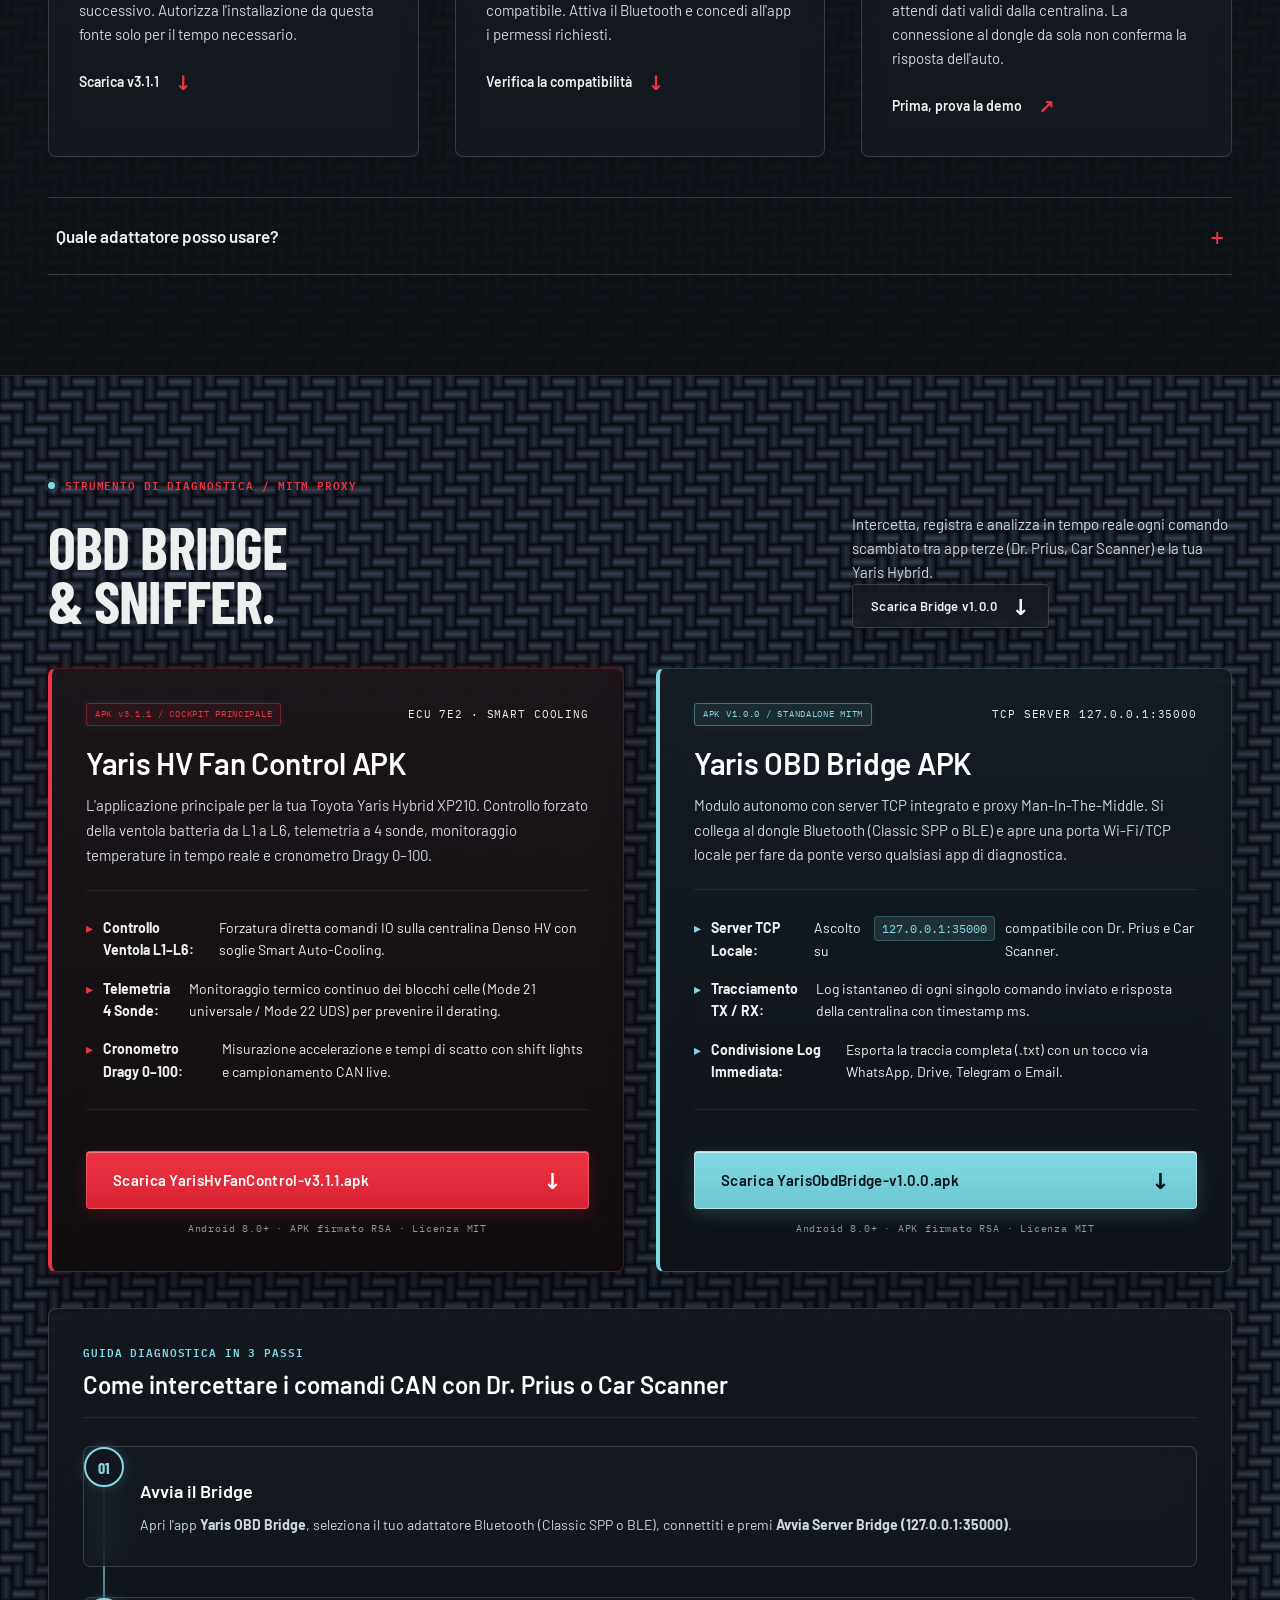
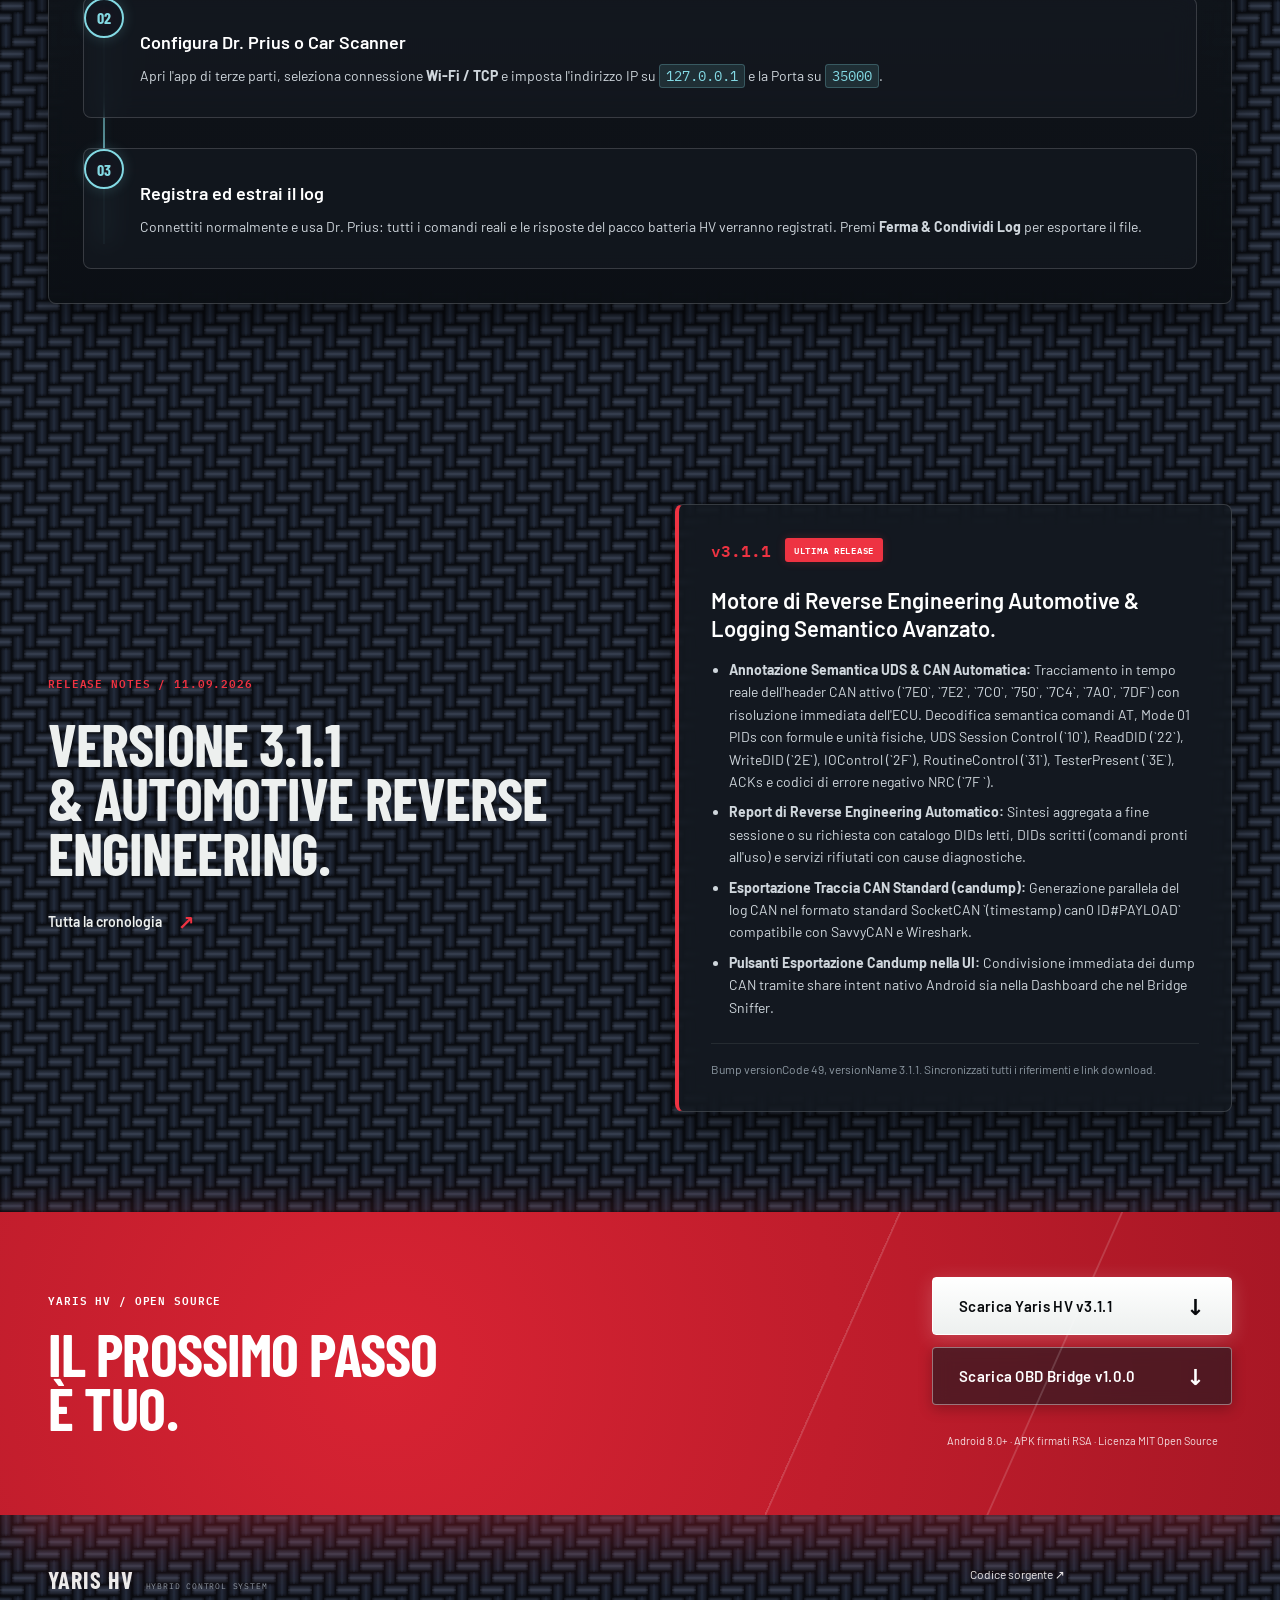
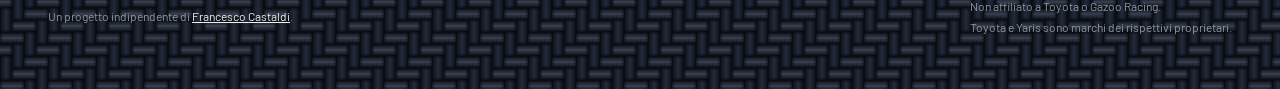
==== commit 63cdd555: "feat(logging): refine automotive reverse engineering logging and bump v3.1.1" ====
--- a/docs/index.html
+++ b/docs/index.html
@@ -3,7 +3,7 @@
 <head>
     <meta charset="UTF-8">
     <meta name="viewport" content="width=device-width, initial-scale=1, viewport-fit=cover">
-    <title>Yaris HV | Il tuo ibrido. Sotto controllo. | v3.1.0</title>
+    <title>Yaris HV | Il tuo ibrido. Sotto controllo. | v3.1.1</title>
     <meta name="description" content="Il tuo pit wall per Toyota Yaris Hybrid: controllo ventola HV, temperature batteria e telemetria OBD. App Android open source. Prova la demo interattiva.">
     <meta name="theme-color" content="#101215">
     <meta property="og:title" content="Yaris HV | Il tuo ibrido. Sotto controllo.">
@@ -24,7 +24,7 @@
             <nav aria-label="Navigazione principale">
                 <a href="#cockpit">Cockpit</a><a href="#setup">Come iniziare</a><a href="#sniffer">OBD Bridge &amp; Sniffer</a><a href="https://github.com/FrancescoCastaldi/yaris-hv-fan-optimizer">GitHub <span aria-hidden="true">↗</span></a>
             </nav>
-            <a class="button button-small" href="YarisHvFanControl-v3.1.0.apk" download>Scarica <span>v3.1.0</span> <span aria-hidden="true">↓</span></a>
+            <a class="button button-small" href="YarisHvFanControl-v3.1.1.apk" download>Scarica <span>v3.1.1</span> <span aria-hidden="true">↓</span></a>
         </div>
     </header>
     <main id="main">
@@ -34,10 +34,10 @@
                 <h1 id="hero-title">IL TUO IBRIDO.<br><span>SOTTO</span><br><em>CONTROLLO.</em></h1>
                 <p class="hero-description">La temperatura conta. Tienila d'occhio.<br>Controllo ventola HV e telemetria OBD in un cockpit progettato per la tua Yaris.</p>
                 <div class="hero-actions">
-                    <a class="button" href="YarisHvFanControl-v3.1.0.apk" download>Scarica per Android <span aria-hidden="true">↓</span></a>
+                    <a class="button" href="YarisHvFanControl-v3.1.1.apk" download>Scarica per Android <span aria-hidden="true">↓</span></a>
                     <a class="text-link" href="#cockpit">Mettiti ai comandi <span aria-hidden="true">↗</span></a>
                 </div>
-                <p class="micro">ANDROID 8.0+ <span>/</span> OPEN SOURCE <span>/</span> APK v3.1.0</p>
+                <p class="micro">ANDROID 8.0+ <span>/</span> OPEN SOURCE <span>/</span> APK v3.1.1</p>
             </div>
             <div class="thermal-scene" data-thermal-scene>
                 <div class="scene-top"><span>HV BATTERY / 3D CAD TELEMETRY</span><span class="demo-tag">CAN 0x7E2 · READY</span></div>
@@ -83,7 +83,7 @@
             <div class="shell section">
                 <div class="section-heading"><div><p class="eyebrow">DAL DOWNLOAD AL COCKPIT</p><h2 id="setup-title">PRONTO IN TRE PASSAGGI.</h2></div><p class="section-intro">Prepara tutto da fermo, in un luogo sicuro.<br>Non interagire con il telefono mentre guidi.</p></div>
                 <ol class="setup-steps">
-                    <li><span class="step-number">01</span><h3>Installa l'app.</h3><p>Scarica l'APK sul telefono Android 8.0 o successivo. Autorizza l'installazione da questa fonte solo per il tempo necessario.</p><a class="text-link" href="YarisHvFanControl-v3.1.0.apk" download>Scarica v3.1.0 <span aria-hidden="true">↓</span></a></li>
+                    <li><span class="step-number">01</span><h3>Installa l'app.</h3><p>Scarica l'APK sul telefono Android 8.0 o successivo. Autorizza l'installazione da questa fonte solo per il tempo necessario.</p><a class="text-link" href="YarisHvFanControl-v3.1.1.apk" download>Scarica v3.1.1 <span aria-hidden="true">↓</span></a></li>
                     <li><span class="step-number">02</span><h3>Collega l'adattatore.</h3><p>Inserisci un dongle OBD-II Bluetooth compatibile. Attiva il Bluetooth e concedi all'app i permessi richiesti.</p><a class="text-link" href="#compatibility">Verifica la compatibilità <span aria-hidden="true">↓</span></a></li>
                     <li><span class="step-number">03</span><h3>Verifica i dati.</h3><p>Con vettura in READY, seleziona il dongle e attendi dati validi dalla centralina. La connessione al dongle da sola non conferma la risposta dell'auto.</p><a class="text-link" href="preview.html">Prima, prova la demo <span aria-hidden="true">↗</span></a></li>
                 </ol>
@@ -108,7 +108,7 @@
             <div class="apk-showcase-grid">
                 <div class="main-apk-card">
                     <div class="card-header">
-                        <span class="demo-tag" style="border-color: rgba(238, 51, 66, 0.4); color: var(--red); background: var(--red-subtle);">APK v3.1.0 / COCKPIT PRINCIPALE</span>
+                        <span class="demo-tag" style="border-color: rgba(238, 51, 66, 0.4); color: var(--red); background: var(--red-subtle);">APK v3.1.1 / COCKPIT PRINCIPALE</span>
                         <span class="micro">ECU 7E2 · SMART COOLING</span>
                     </div>
                     <h3>Yaris HV Fan Control APK</h3>
@@ -119,7 +119,7 @@
                         <li><strong>Cronometro Dragy 0–100:</strong> Misurazione accelerazione e tempi di scatto con shift lights e campionamento CAN live.</li>
                     </ul>
                     <div class="card-actions">
-                        <a class="button" href="YarisHvFanControl-v3.1.0.apk" download>Scarica YarisHvFanControl-v3.1.0.apk <span aria-hidden="true">↓</span></a>
+                        <a class="button" href="YarisHvFanControl-v3.1.1.apk" download>Scarica YarisHvFanControl-v3.1.1.apk <span aria-hidden="true">↓</span></a>
                         <span class="micro">Android 8.0+ · APK firmato RSA · Licenza MIT</span>
                     </div>
                 </div>
@@ -168,8 +168,8 @@
             </div>
         </section>
         <section class="section shell release-section" aria-labelledby="release-title">
-            <div><p class="eyebrow">RELEASE NOTES / 11.09.2026</p><h2 id="release-title">VERSIONE 3.1.0<br>&amp; ECU CODING UDS ISO 14229-1.</h2><a class="text-link" href="https://github.com/FrancescoCastaldi/yaris-hv-fan-optimizer/blob/main/CHANGELOG.md">Tutta la cronologia <span aria-hidden="true">↗</span></a></div>
-            <div class="release-card"><span class="release-version">v3.1.0 <span>ULTIMA RELEASE</span></span><h3>Migrazione Completa Codifiche ECU a UDS ISO 14229-1 (Toyota TNGA-B XP210).</h3><ul><li><strong>Eliminazione Comandi K-Line 3B:</strong> Rimozione totale dei vecchi comandi proprietari `3B` e transizione nativa allo standard UDS ISO 14229-1.</li><li><strong>Protocollo Read-Before-Write a 8 Fasi:</strong> Extended Diagnostic Session (`1003`), lettura preliminare con Servizio `0x22` (ReadDataByIdentifier), assemblaggio payload, scrittura protetta con Servizio `0x2E` (WriteDataByIdentifier), verifica Read-After-Write e commit EEPROM con ritorno a Default Session (`1001`).</li><li><strong>Gestione Rigorosa NRC UDS:</strong> Riconoscimento ed isolamento NRC `0x11` (ServiceNotSupported), `0x22` (ConditionsNotCorrect), `0x31` (RequestOutOfRange) e decodifica semantica degli errori.</li><li><strong>Isolamento Header CAN &amp; Ripristino Engine 7E0:</strong> Configurazione selettiva degli header CAN per Combination Meter (`7C0`), Main Body/Gateway (`750`), A/C (`7C4`), ADAS (`7A0`) con garanzia atomica di ripristino dell'header motore (`7E0`) anche in caso di eccezione o interruzione.</li></ul><p>Bump versionCode 48, versionName 3.1.0. Sincronizzati tutti i riferimenti e link download.</p></div>
+            <div><p class="eyebrow">RELEASE NOTES / 11.09.2026</p><h2 id="release-title">VERSIONE 3.1.1<br>&amp; AUTOMOTIVE REVERSE ENGINEERING.</h2><a class="text-link" href="https://github.com/FrancescoCastaldi/yaris-hv-fan-optimizer/blob/main/CHANGELOG.md">Tutta la cronologia <span aria-hidden="true">↗</span></a></div>
+            <div class="release-card"><span class="release-version">v3.1.1 <span>ULTIMA RELEASE</span></span><h3>Motore di Reverse Engineering Automotive &amp; Logging Semantico Avanzato.</h3><ul><li><strong>Annotazione Semantica UDS &amp; CAN Automatica:</strong> Tracciamento in tempo reale dell'header CAN attivo (`7E0`, `7E2`, `7C0`, `750`, `7C4`, `7A0`, `7DF`) con risoluzione immediata dell'ECU. Decodifica semantica comandi AT, Mode 01 PIDs con formule e unità fisiche, UDS Session Control (`10`), ReadDID (`22`), WriteDID (`2E`), IOControl (`2F`), RoutineControl (`31`), TesterPresent (`3E`), ACKs e codici di errore negativo NRC (`7F <SID> <NRC>`).</li><li><strong>Report di Reverse Engineering Automatico:</strong> Sintesi aggregata a fine sessione o su richiesta con catalogo DIDs letti, DIDs scritti (comandi pronti all'uso) e servizi rifiutati con cause diagnostiche.</li><li><strong>Esportazione Traccia CAN Standard (candump):</strong> Generazione parallela del log CAN nel formato standard SocketCAN `(timestamp) can0 ID#PAYLOAD` compatibile con SavvyCAN e Wireshark.</li><li><strong>Pulsanti Esportazione Candump nella UI:</strong> Condivisione immediata dei dump CAN tramite share intent nativo Android sia nella Dashboard che nel Bridge Sniffer.</li></ul><p>Bump versionCode 49, versionName 3.1.1. Sincronizzati tutti i riferimenti e link download.</p></div>
         </section>
         <section class="download-section" aria-labelledby="download-title">
             <div class="shell download-inner">
@@ -178,7 +178,7 @@
                     <h2 id="download-title">IL PROSSIMO PASSO<br>È TUO.</h2>
                 </div>
                 <div class="download-dual-actions">
-                    <a class="button button-light" href="YarisHvFanControl-v3.1.0.apk" download>Scarica Yaris HV v3.1.0 <span aria-hidden="true">↓</span></a>
+                    <a class="button button-light" href="YarisHvFanControl-v3.1.1.apk" download>Scarica Yaris HV v3.1.1 <span aria-hidden="true">↓</span></a>
                     <a class="button button-outline" href="YarisObdBridge-v1.0.0.apk" download style="border-color: rgba(255,255,255,0.4); color: #fff;">Scarica OBD Bridge v1.0.0 <span aria-hidden="true">↓</span></a>
                     <p>Android 8.0+ · APK firmati RSA · Licenza MIT Open Source</p>
                 </div>
@@ -186,6 +186,6 @@
         </section>
     </main>
     <footer class="site-footer shell"><div><a class="footer-brand" href="index.html">YARIS HV<span>HYBRID CONTROL SYSTEM</span></a><p>Un progetto indipendente di <a href="https://github.com/FrancescoCastaldi">Francesco Castaldi</a>.</p></div><div><a href="https://github.com/FrancescoCastaldi/yaris-hv-fan-optimizer">Codice sorgente ↗</a><p>Non affiliato a Toyota o Gazoo Racing.<br>Toyota e Yaris sono marchi dei rispettivi proprietari.</p></div></footer>
-    <div class="mobile-download"><span>YARIS HV <small>v3.1.0 / ANDROID</small></span><a class="button button-small" href="YarisHvFanControl-v3.1.0.apk" download>Scarica APK <span aria-hidden="true">↓</span></a></div>
+    <div class="mobile-download"><span>YARIS HV <small>v3.1.1 / ANDROID</small></span><a class="button button-small" href="YarisHvFanControl-v3.1.1.apk" download>Scarica APK <span aria-hidden="true">↓</span></a></div>
 </body>
 </html>
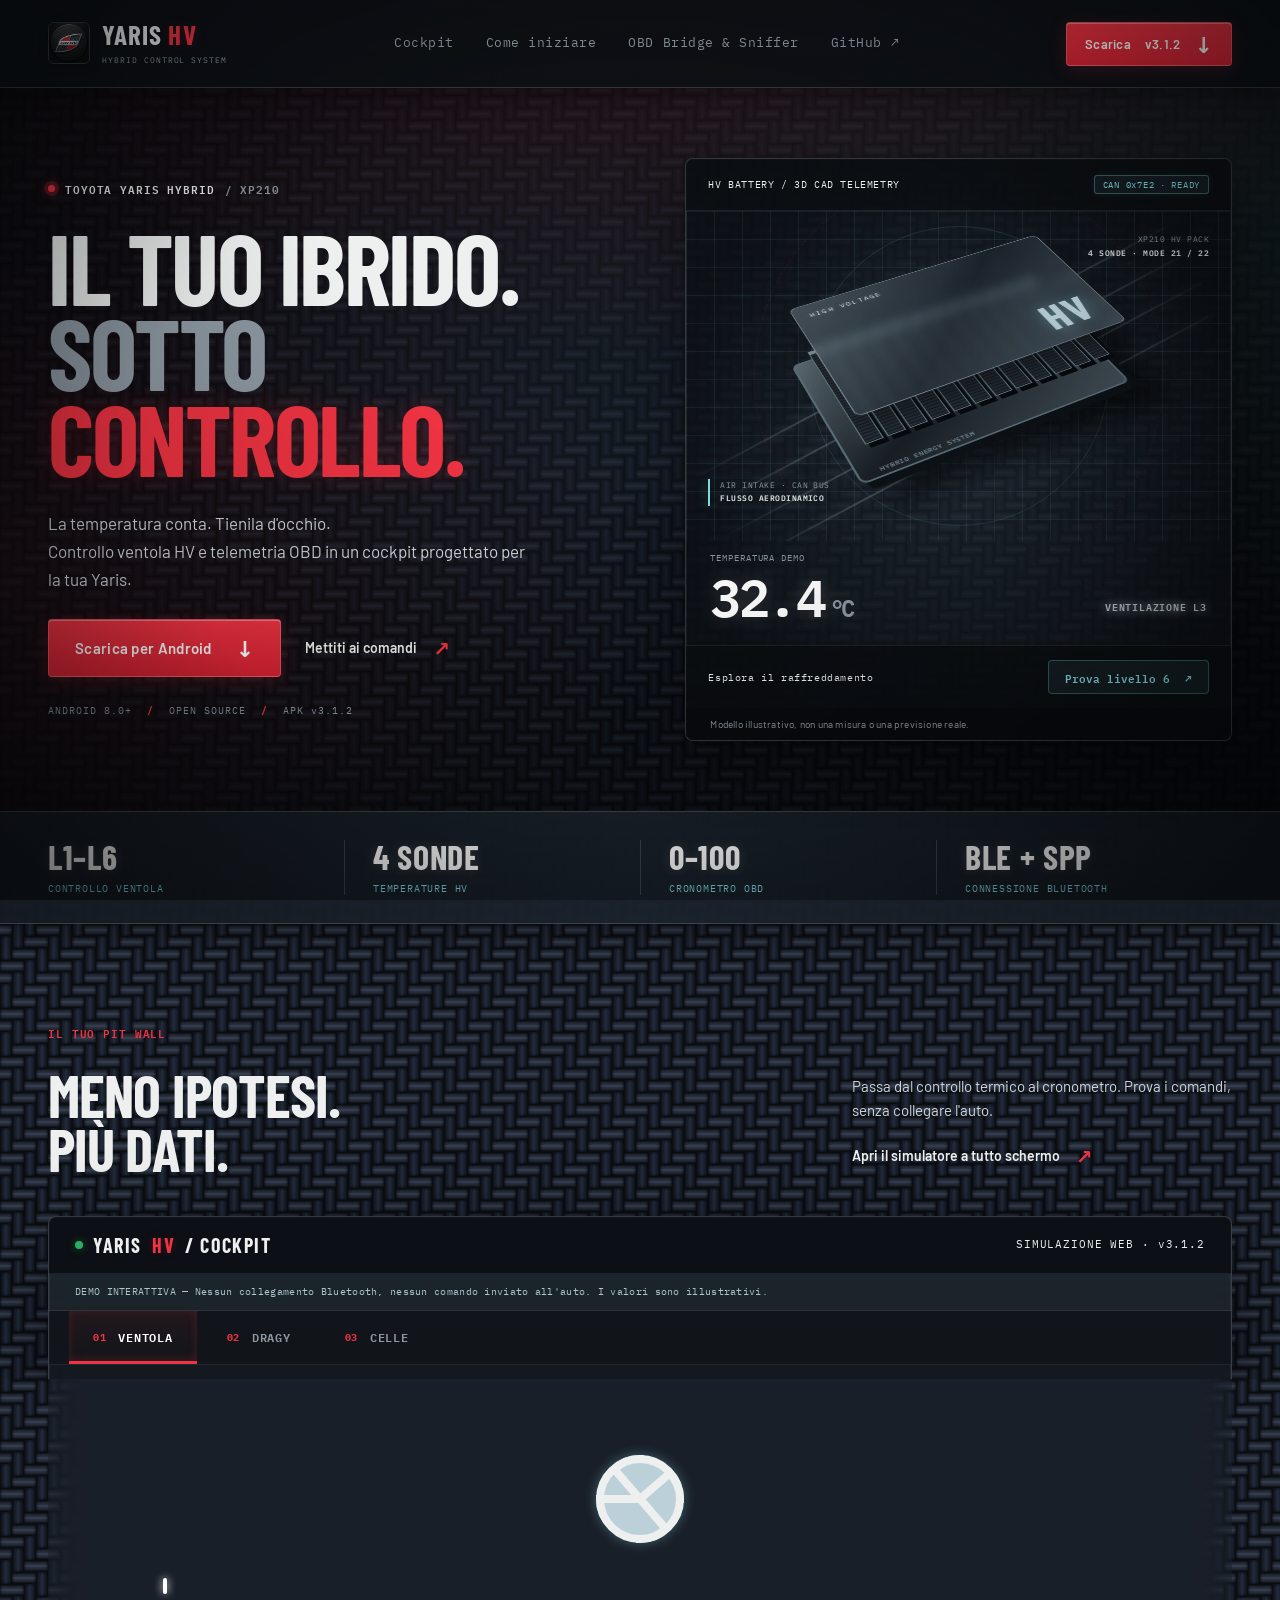
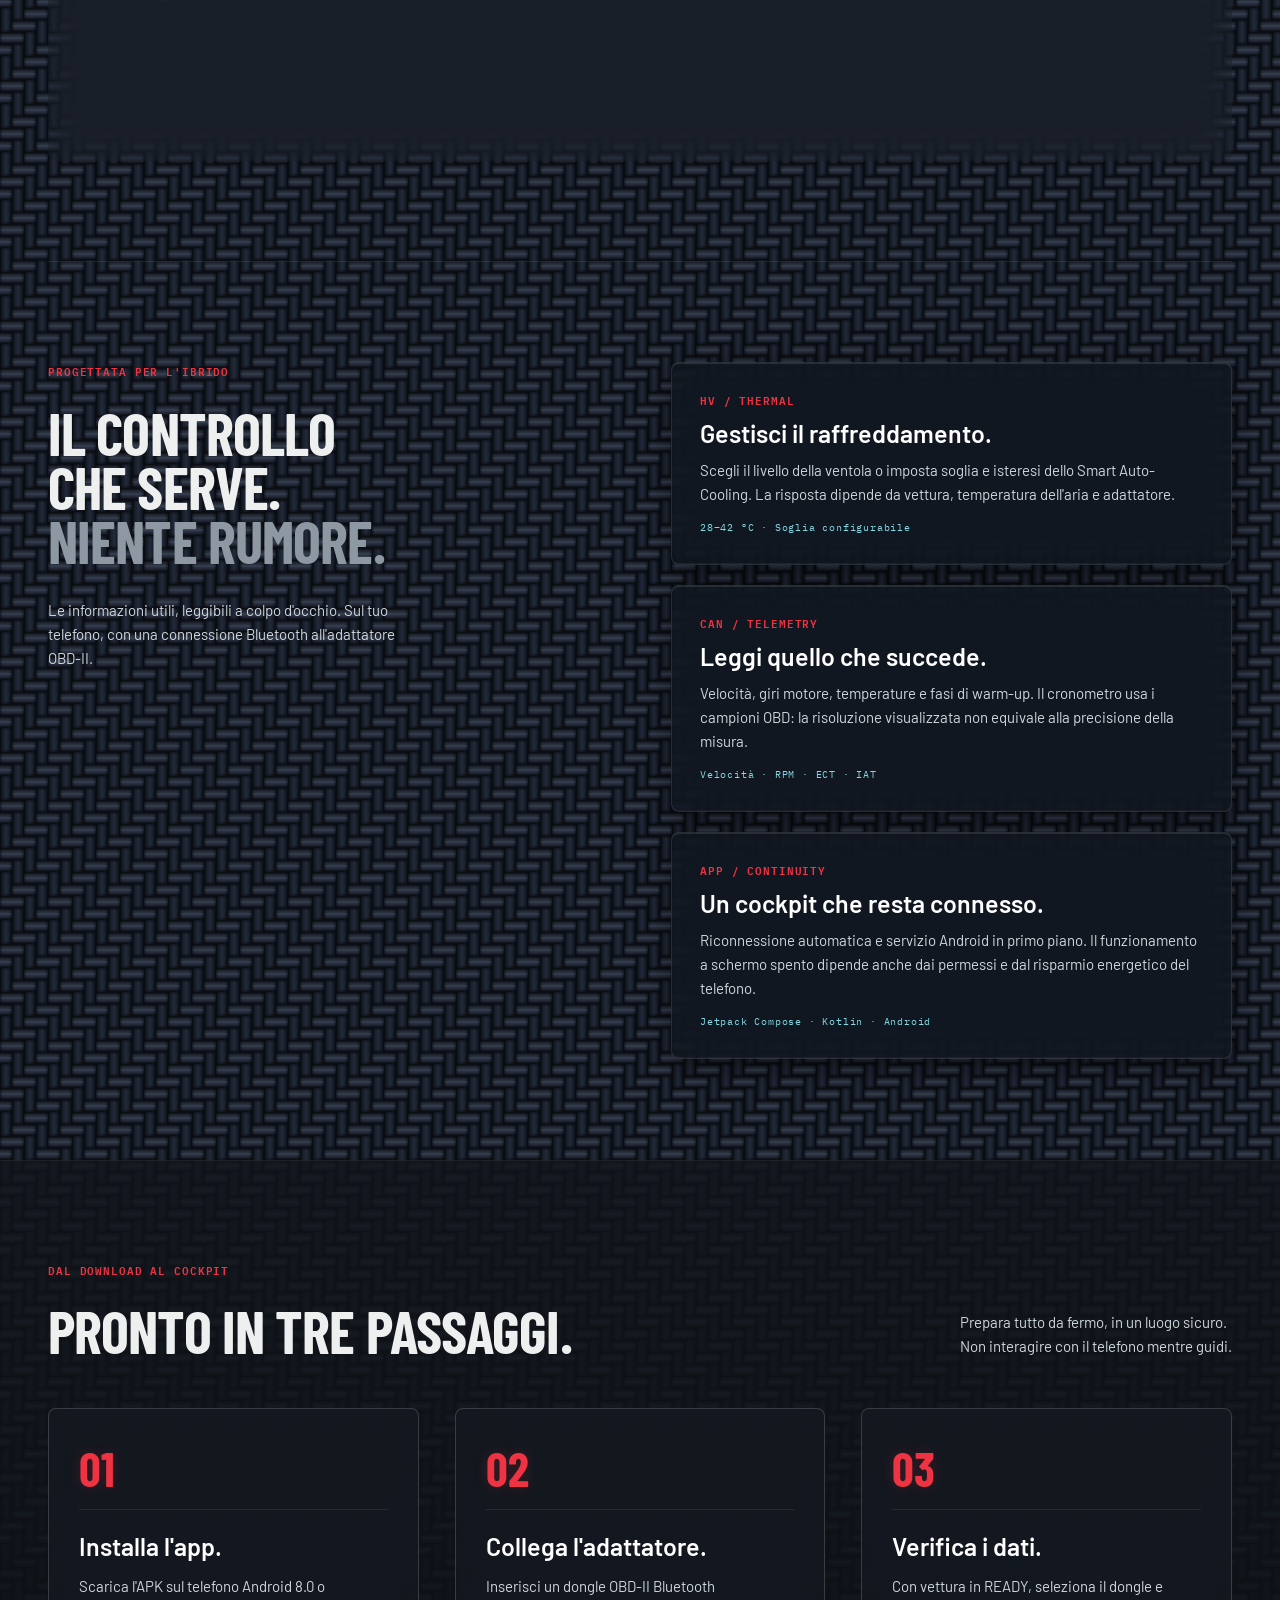
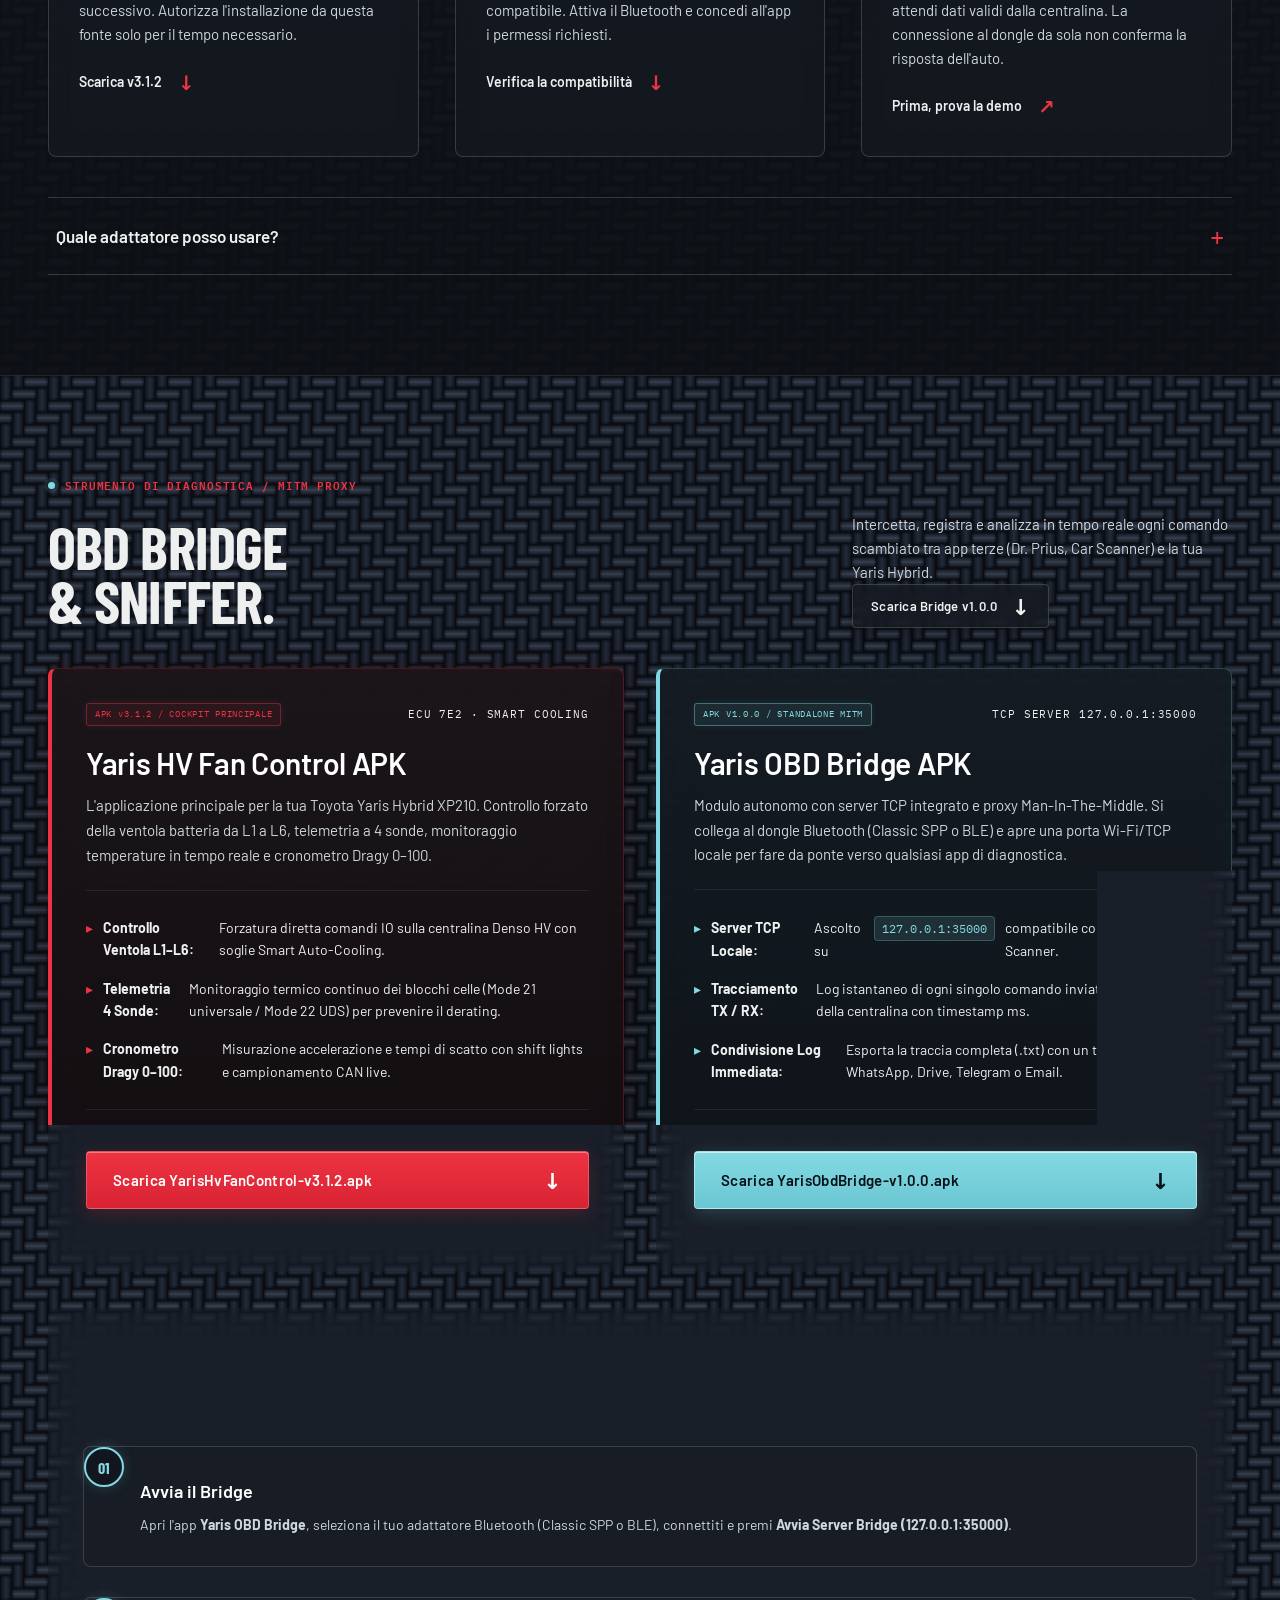
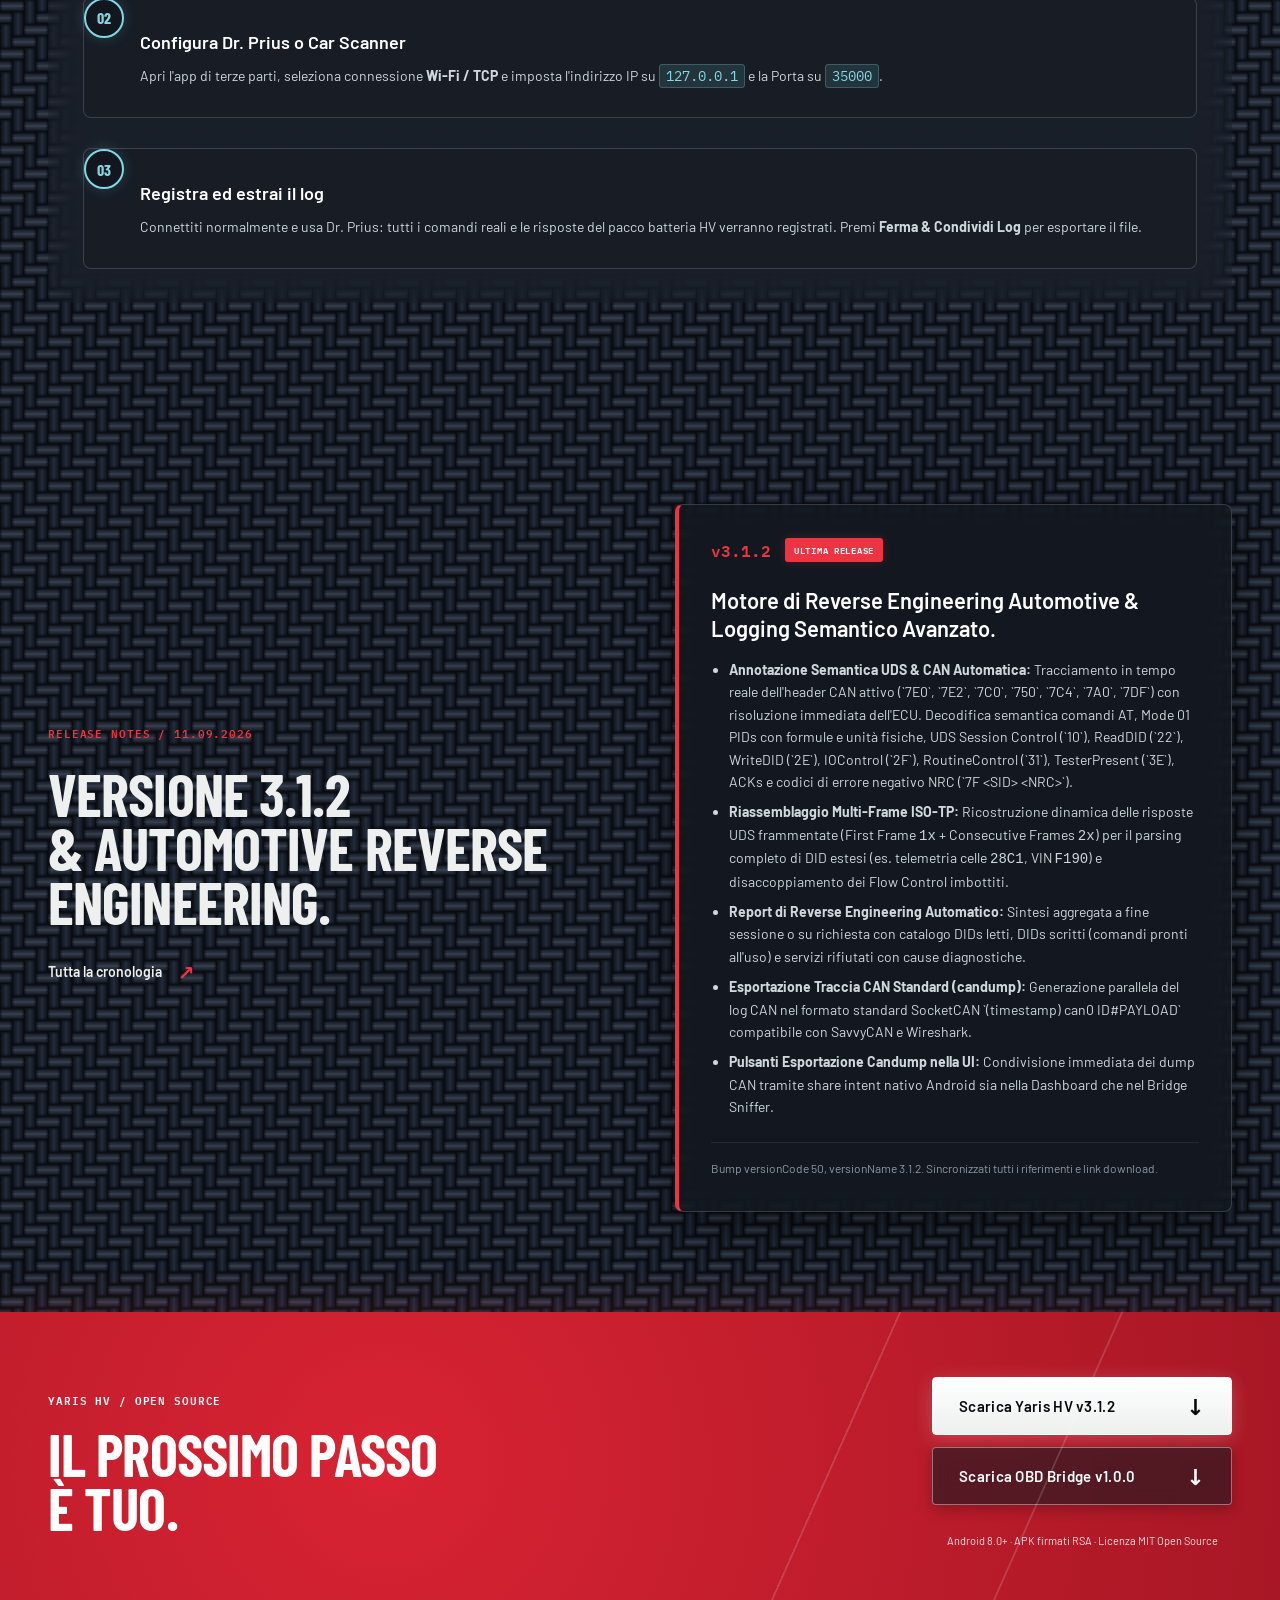
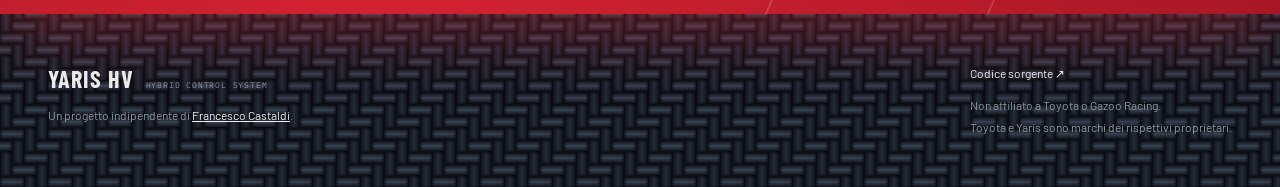
==== commit 7149fafd: "feat(logging): refine reverse engineering engine with multi-frame reassembly and bump v3.1.2" ====
--- a/docs/index.html
+++ b/docs/index.html
@@ -3,7 +3,7 @@
 <head>
     <meta charset="UTF-8">
     <meta name="viewport" content="width=device-width, initial-scale=1, viewport-fit=cover">
-    <title>Yaris HV | Il tuo ibrido. Sotto controllo. | v3.1.1</title>
+    <title>Yaris HV | Il tuo ibrido. Sotto controllo. | v3.1.2</title>
     <meta name="description" content="Il tuo pit wall per Toyota Yaris Hybrid: controllo ventola HV, temperature batteria e telemetria OBD. App Android open source. Prova la demo interattiva.">
     <meta name="theme-color" content="#101215">
     <meta property="og:title" content="Yaris HV | Il tuo ibrido. Sotto controllo.">
@@ -24,7 +24,7 @@
             <nav aria-label="Navigazione principale">
                 <a href="#cockpit">Cockpit</a><a href="#setup">Come iniziare</a><a href="#sniffer">OBD Bridge &amp; Sniffer</a><a href="https://github.com/FrancescoCastaldi/yaris-hv-fan-optimizer">GitHub <span aria-hidden="true">↗</span></a>
             </nav>
-            <a class="button button-small" href="YarisHvFanControl-v3.1.1.apk" download>Scarica <span>v3.1.1</span> <span aria-hidden="true">↓</span></a>
+            <a class="button button-small" href="YarisHvFanControl-v3.1.2.apk" download>Scarica <span>v3.1.2</span> <span aria-hidden="true">↓</span></a>
         </div>
     </header>
     <main id="main">
@@ -34,10 +34,10 @@
                 <h1 id="hero-title">IL TUO IBRIDO.<br><span>SOTTO</span><br><em>CONTROLLO.</em></h1>
                 <p class="hero-description">La temperatura conta. Tienila d'occhio.<br>Controllo ventola HV e telemetria OBD in un cockpit progettato per la tua Yaris.</p>
                 <div class="hero-actions">
-                    <a class="button" href="YarisHvFanControl-v3.1.1.apk" download>Scarica per Android <span aria-hidden="true">↓</span></a>
+                    <a class="button" href="YarisHvFanControl-v3.1.2.apk" download>Scarica per Android <span aria-hidden="true">↓</span></a>
                     <a class="text-link" href="#cockpit">Mettiti ai comandi <span aria-hidden="true">↗</span></a>
                 </div>
-                <p class="micro">ANDROID 8.0+ <span>/</span> OPEN SOURCE <span>/</span> APK v3.1.1</p>
+                <p class="micro">ANDROID 8.0+ <span>/</span> OPEN SOURCE <span>/</span> APK v3.1.2</p>
             </div>
             <div class="thermal-scene" data-thermal-scene>
                 <div class="scene-top"><span>HV BATTERY / 3D CAD TELEMETRY</span><span class="demo-tag">CAN 0x7E2 · READY</span></div>
@@ -83,7 +83,7 @@
             <div class="shell section">
                 <div class="section-heading"><div><p class="eyebrow">DAL DOWNLOAD AL COCKPIT</p><h2 id="setup-title">PRONTO IN TRE PASSAGGI.</h2></div><p class="section-intro">Prepara tutto da fermo, in un luogo sicuro.<br>Non interagire con il telefono mentre guidi.</p></div>
                 <ol class="setup-steps">
-                    <li><span class="step-number">01</span><h3>Installa l'app.</h3><p>Scarica l'APK sul telefono Android 8.0 o successivo. Autorizza l'installazione da questa fonte solo per il tempo necessario.</p><a class="text-link" href="YarisHvFanControl-v3.1.1.apk" download>Scarica v3.1.1 <span aria-hidden="true">↓</span></a></li>
+                    <li><span class="step-number">01</span><h3>Installa l'app.</h3><p>Scarica l'APK sul telefono Android 8.0 o successivo. Autorizza l'installazione da questa fonte solo per il tempo necessario.</p><a class="text-link" href="YarisHvFanControl-v3.1.2.apk" download>Scarica v3.1.2 <span aria-hidden="true">↓</span></a></li>
                     <li><span class="step-number">02</span><h3>Collega l'adattatore.</h3><p>Inserisci un dongle OBD-II Bluetooth compatibile. Attiva il Bluetooth e concedi all'app i permessi richiesti.</p><a class="text-link" href="#compatibility">Verifica la compatibilità <span aria-hidden="true">↓</span></a></li>
                     <li><span class="step-number">03</span><h3>Verifica i dati.</h3><p>Con vettura in READY, seleziona il dongle e attendi dati validi dalla centralina. La connessione al dongle da sola non conferma la risposta dell'auto.</p><a class="text-link" href="preview.html">Prima, prova la demo <span aria-hidden="true">↗</span></a></li>
                 </ol>
@@ -108,7 +108,7 @@
             <div class="apk-showcase-grid">
                 <div class="main-apk-card">
                     <div class="card-header">
-                        <span class="demo-tag" style="border-color: rgba(238, 51, 66, 0.4); color: var(--red); background: var(--red-subtle);">APK v3.1.1 / COCKPIT PRINCIPALE</span>
+                        <span class="demo-tag" style="border-color: rgba(238, 51, 66, 0.4); color: var(--red); background: var(--red-subtle);">APK v3.1.2 / COCKPIT PRINCIPALE</span>
                         <span class="micro">ECU 7E2 · SMART COOLING</span>
                     </div>
                     <h3>Yaris HV Fan Control APK</h3>
@@ -119,7 +119,7 @@
                         <li><strong>Cronometro Dragy 0–100:</strong> Misurazione accelerazione e tempi di scatto con shift lights e campionamento CAN live.</li>
                     </ul>
                     <div class="card-actions">
-                        <a class="button" href="YarisHvFanControl-v3.1.1.apk" download>Scarica YarisHvFanControl-v3.1.1.apk <span aria-hidden="true">↓</span></a>
+                        <a class="button" href="YarisHvFanControl-v3.1.2.apk" download>Scarica YarisHvFanControl-v3.1.2.apk <span aria-hidden="true">↓</span></a>
                         <span class="micro">Android 8.0+ · APK firmato RSA · Licenza MIT</span>
                     </div>
                 </div>
@@ -168,8 +168,8 @@
             </div>
         </section>
         <section class="section shell release-section" aria-labelledby="release-title">
-            <div><p class="eyebrow">RELEASE NOTES / 11.09.2026</p><h2 id="release-title">VERSIONE 3.1.1<br>&amp; AUTOMOTIVE REVERSE ENGINEERING.</h2><a class="text-link" href="https://github.com/FrancescoCastaldi/yaris-hv-fan-optimizer/blob/main/CHANGELOG.md">Tutta la cronologia <span aria-hidden="true">↗</span></a></div>
-            <div class="release-card"><span class="release-version">v3.1.1 <span>ULTIMA RELEASE</span></span><h3>Motore di Reverse Engineering Automotive &amp; Logging Semantico Avanzato.</h3><ul><li><strong>Annotazione Semantica UDS &amp; CAN Automatica:</strong> Tracciamento in tempo reale dell'header CAN attivo (`7E0`, `7E2`, `7C0`, `750`, `7C4`, `7A0`, `7DF`) con risoluzione immediata dell'ECU. Decodifica semantica comandi AT, Mode 01 PIDs con formule e unità fisiche, UDS Session Control (`10`), ReadDID (`22`), WriteDID (`2E`), IOControl (`2F`), RoutineControl (`31`), TesterPresent (`3E`), ACKs e codici di errore negativo NRC (`7F <SID> <NRC>`).</li><li><strong>Report di Reverse Engineering Automatico:</strong> Sintesi aggregata a fine sessione o su richiesta con catalogo DIDs letti, DIDs scritti (comandi pronti all'uso) e servizi rifiutati con cause diagnostiche.</li><li><strong>Esportazione Traccia CAN Standard (candump):</strong> Generazione parallela del log CAN nel formato standard SocketCAN `(timestamp) can0 ID#PAYLOAD` compatibile con SavvyCAN e Wireshark.</li><li><strong>Pulsanti Esportazione Candump nella UI:</strong> Condivisione immediata dei dump CAN tramite share intent nativo Android sia nella Dashboard che nel Bridge Sniffer.</li></ul><p>Bump versionCode 49, versionName 3.1.1. Sincronizzati tutti i riferimenti e link download.</p></div>
+            <div><p class="eyebrow">RELEASE NOTES / 11.09.2026</p><h2 id="release-title">VERSIONE 3.1.2<br>&amp; AUTOMOTIVE REVERSE ENGINEERING.</h2><a class="text-link" href="https://github.com/FrancescoCastaldi/yaris-hv-fan-optimizer/blob/main/CHANGELOG.md">Tutta la cronologia <span aria-hidden="true">↗</span></a></div>
+            <div class="release-card"><span class="release-version">v3.1.2 <span>ULTIMA RELEASE</span></span><h3>Motore di Reverse Engineering Automotive &amp; Logging Semantico Avanzato.</h3><ul><li><strong>Annotazione Semantica UDS &amp; CAN Automatica:</strong> Tracciamento in tempo reale dell'header CAN attivo (`7E0`, `7E2`, `7C0`, `750`, `7C4`, `7A0`, `7DF`) con risoluzione immediata dell'ECU. Decodifica semantica comandi AT, Mode 01 PIDs con formule e unità fisiche, UDS Session Control (`10`), ReadDID (`22`), WriteDID (`2E`), IOControl (`2F`), RoutineControl (`31`), TesterPresent (`3E`), ACKs e codici di errore negativo NRC (`7F &lt;SID&gt; &lt;NRC&gt;`).</li><li><strong>Riassemblaggio Multi-Frame ISO-TP:</strong> Ricostruzione dinamica delle risposte UDS frammentate (First Frame <code>1x</code> + Consecutive Frames <code>2x</code>) per il parsing completo di DID estesi (es. telemetria celle <code>28C1</code>, VIN <code>F190</code>) e disaccoppiamento dei Flow Control imbottiti.</li><li><strong>Report di Reverse Engineering Automatico:</strong> Sintesi aggregata a fine sessione o su richiesta con catalogo DIDs letti, DIDs scritti (comandi pronti all'uso) e servizi rifiutati con cause diagnostiche.</li><li><strong>Esportazione Traccia CAN Standard (candump):</strong> Generazione parallela del log CAN nel formato standard SocketCAN `(timestamp) can0 ID#PAYLOAD` compatibile con SavvyCAN e Wireshark.</li><li><strong>Pulsanti Esportazione Candump nella UI:</strong> Condivisione immediata dei dump CAN tramite share intent nativo Android sia nella Dashboard che nel Bridge Sniffer.</li></ul><p>Bump versionCode 50, versionName 3.1.2. Sincronizzati tutti i riferimenti e link download.</p></div>
         </section>
         <section class="download-section" aria-labelledby="download-title">
             <div class="shell download-inner">
@@ -178,7 +178,7 @@
                     <h2 id="download-title">IL PROSSIMO PASSO<br>È TUO.</h2>
                 </div>
                 <div class="download-dual-actions">
-                    <a class="button button-light" href="YarisHvFanControl-v3.1.1.apk" download>Scarica Yaris HV v3.1.1 <span aria-hidden="true">↓</span></a>
+                    <a class="button button-light" href="YarisHvFanControl-v3.1.2.apk" download>Scarica Yaris HV v3.1.2 <span aria-hidden="true">↓</span></a>
                     <a class="button button-outline" href="YarisObdBridge-v1.0.0.apk" download style="border-color: rgba(255,255,255,0.4); color: #fff;">Scarica OBD Bridge v1.0.0 <span aria-hidden="true">↓</span></a>
                     <p>Android 8.0+ · APK firmati RSA · Licenza MIT Open Source</p>
                 </div>
@@ -186,6 +186,6 @@
         </section>
     </main>
     <footer class="site-footer shell"><div><a class="footer-brand" href="index.html">YARIS HV<span>HYBRID CONTROL SYSTEM</span></a><p>Un progetto indipendente di <a href="https://github.com/FrancescoCastaldi">Francesco Castaldi</a>.</p></div><div><a href="https://github.com/FrancescoCastaldi/yaris-hv-fan-optimizer">Codice sorgente ↗</a><p>Non affiliato a Toyota o Gazoo Racing.<br>Toyota e Yaris sono marchi dei rispettivi proprietari.</p></div></footer>
-    <div class="mobile-download"><span>YARIS HV <small>v3.1.1 / ANDROID</small></span><a class="button button-small" href="YarisHvFanControl-v3.1.1.apk" download>Scarica APK <span aria-hidden="true">↓</span></a></div>
+    <div class="mobile-download"><span>YARIS HV <small>v3.1.2 / ANDROID</small></span><a class="button button-small" href="YarisHvFanControl-v3.1.2.apk" download>Scarica APK <span aria-hidden="true">↓</span></a></div>
 </body>
 </html>
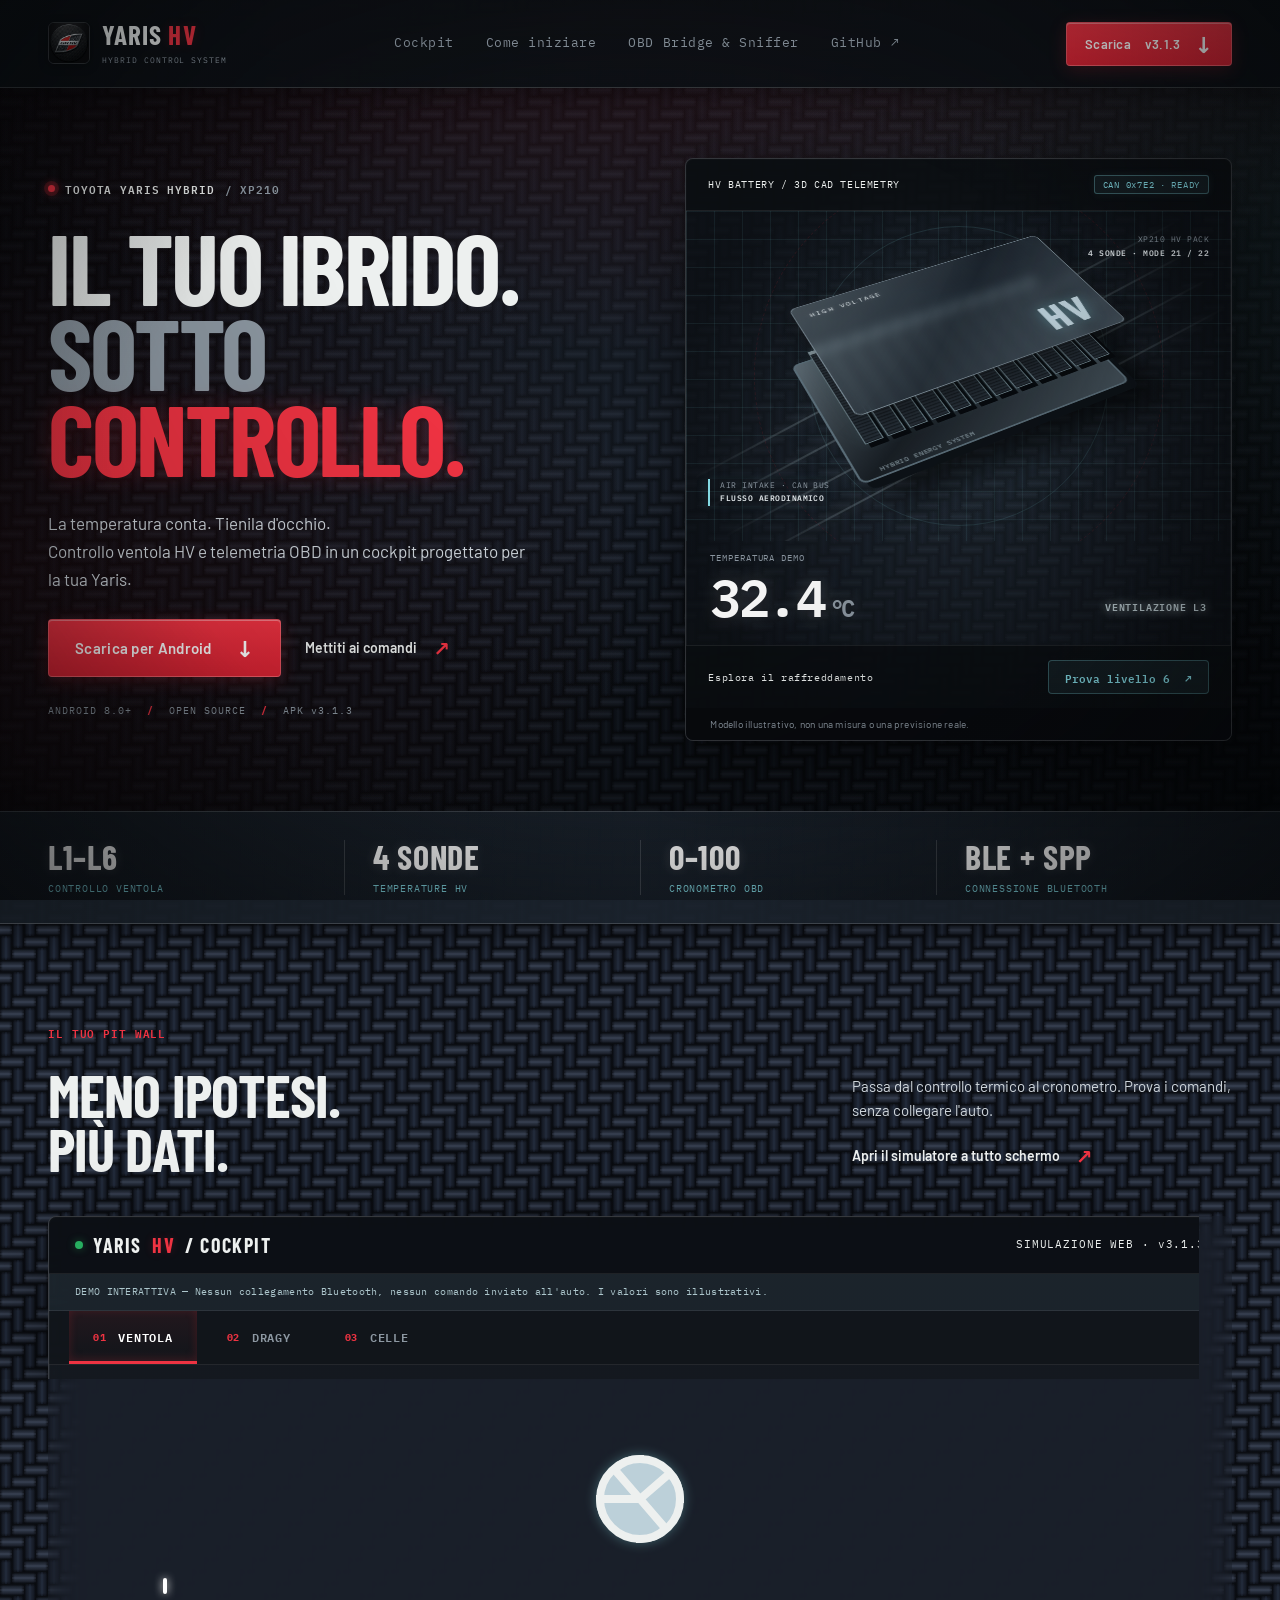
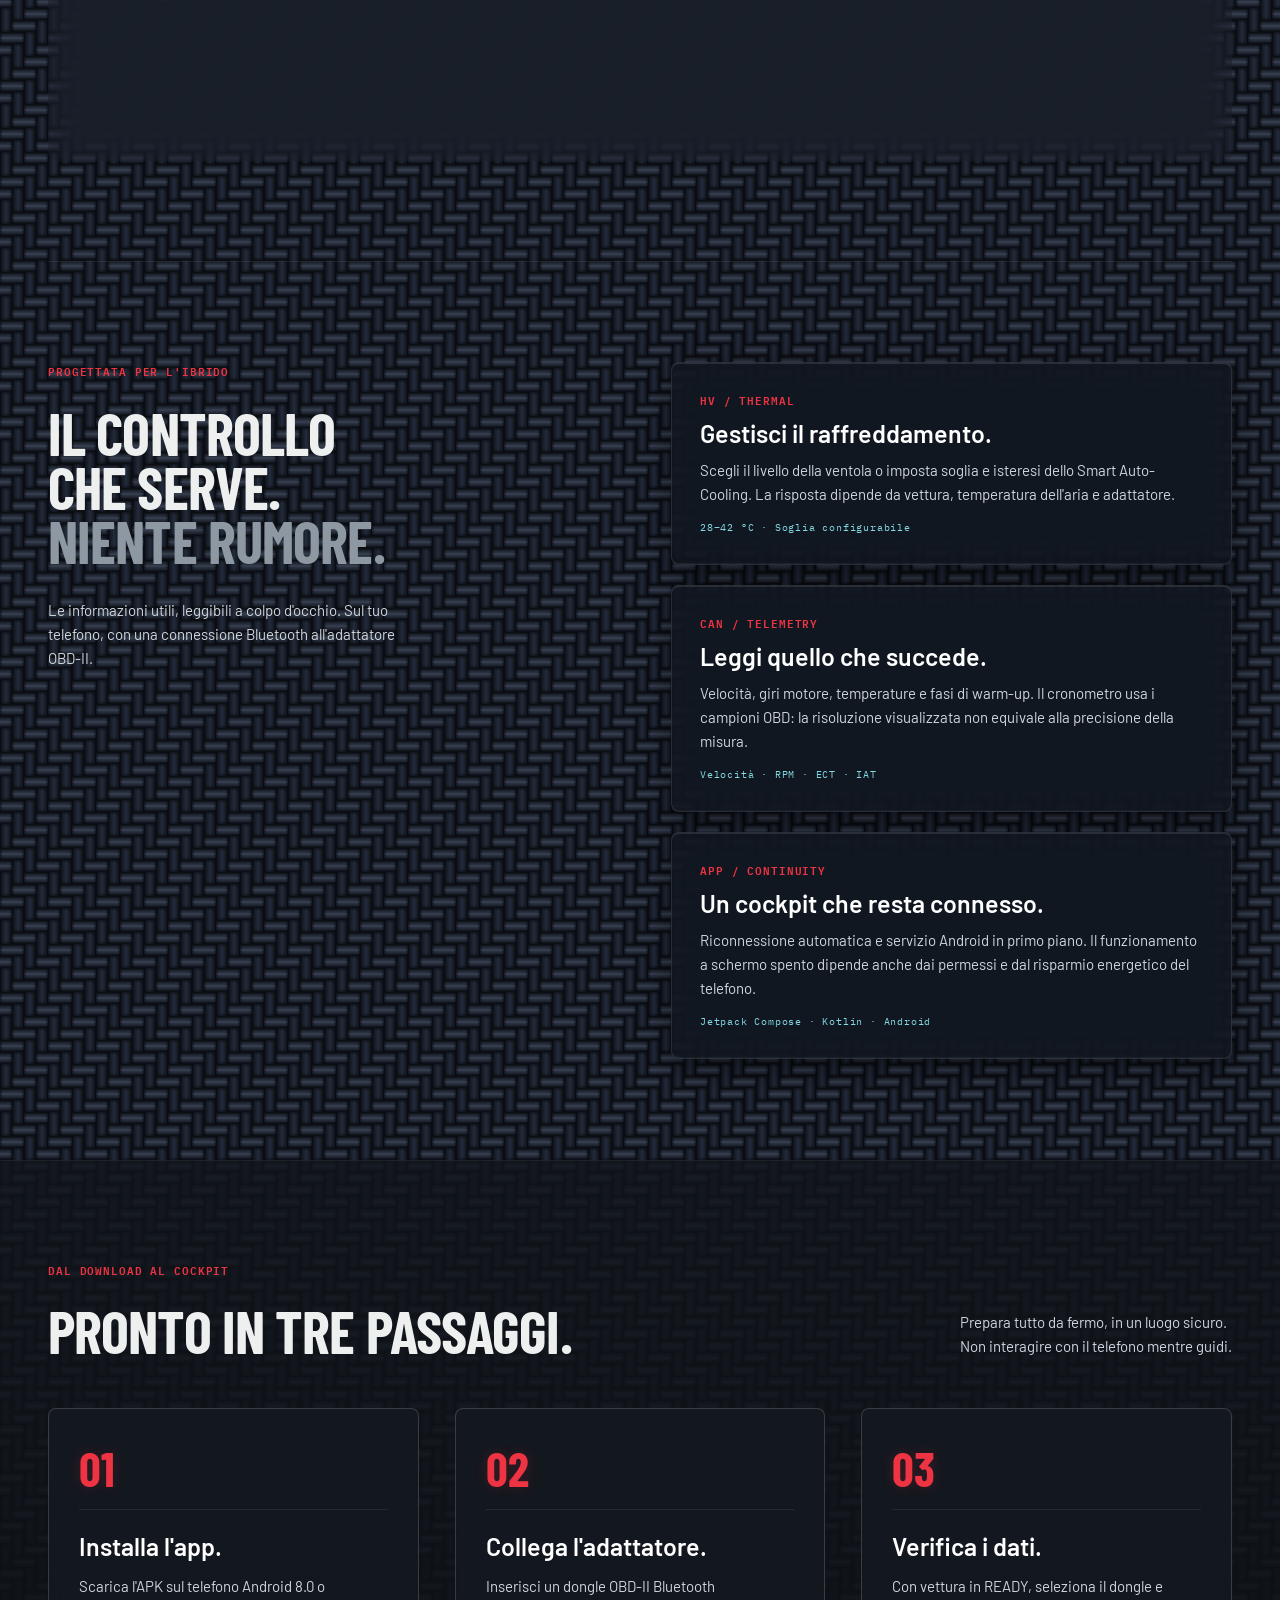
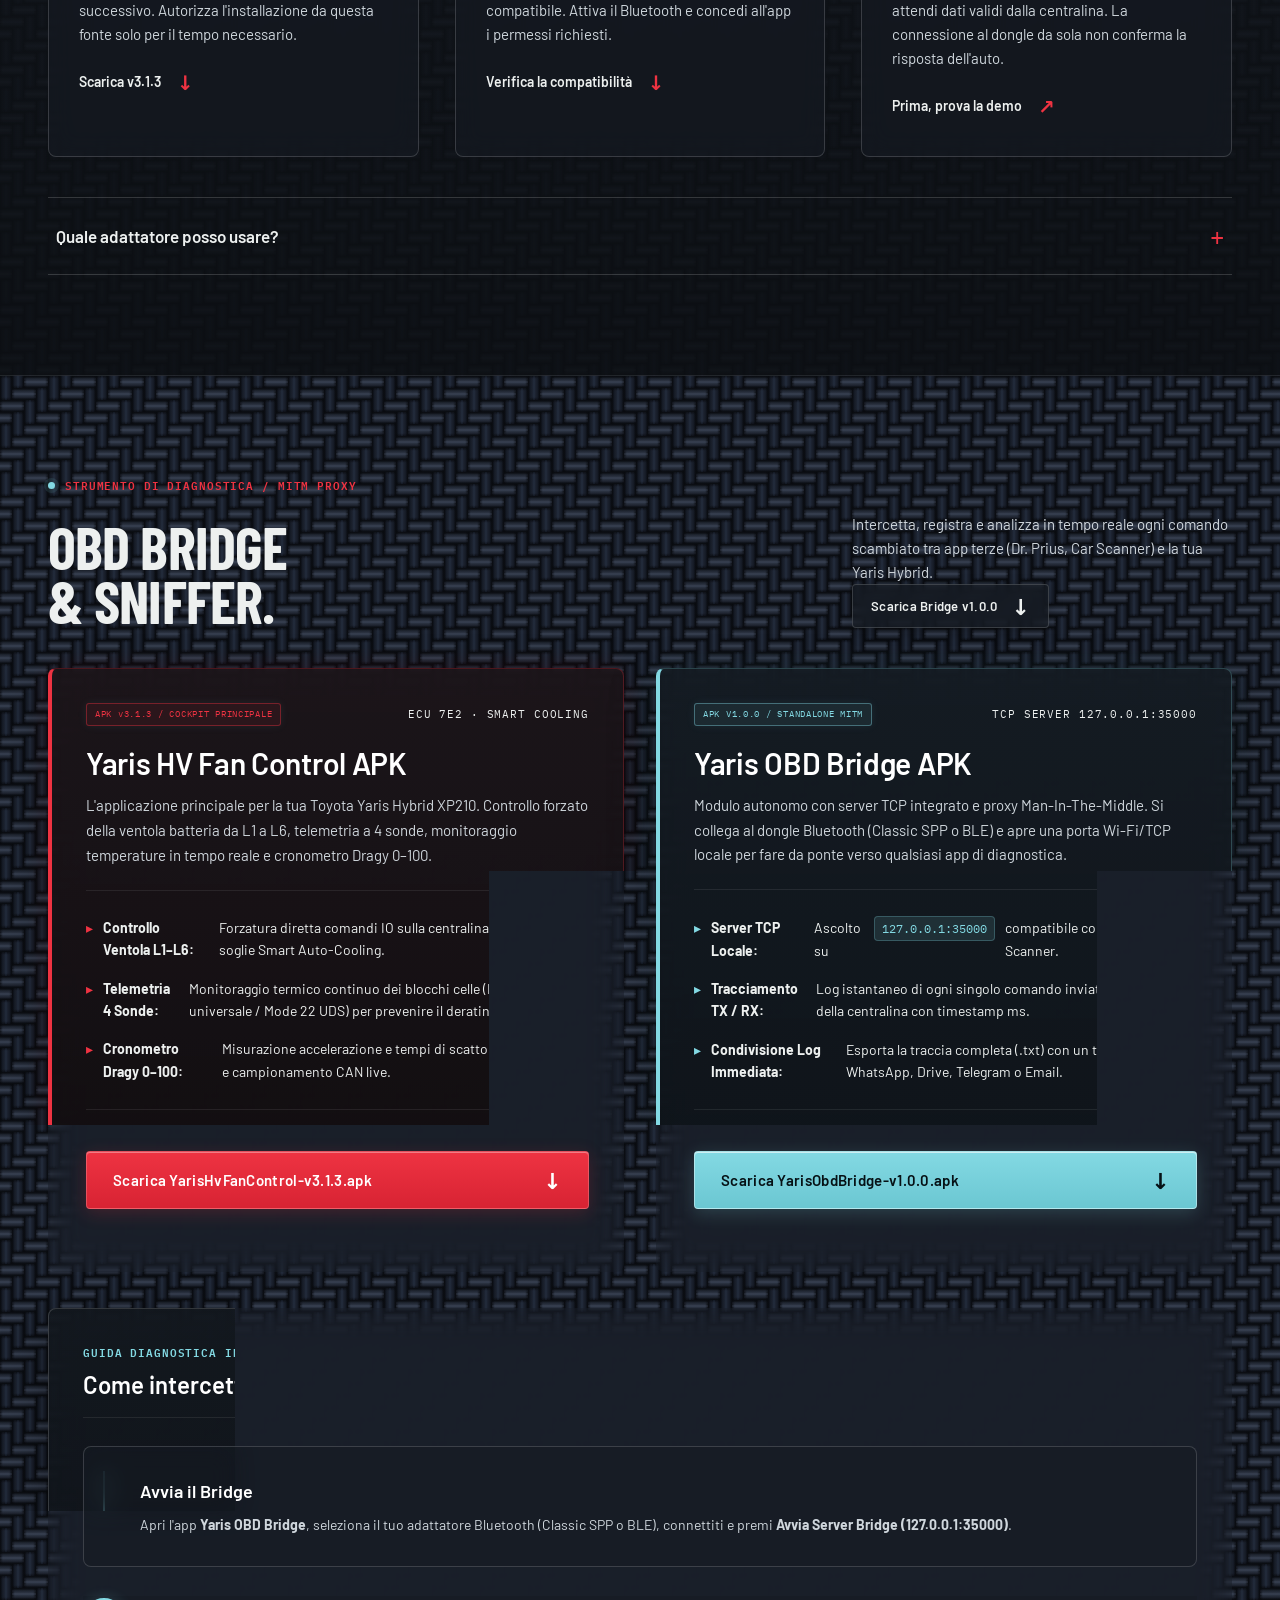
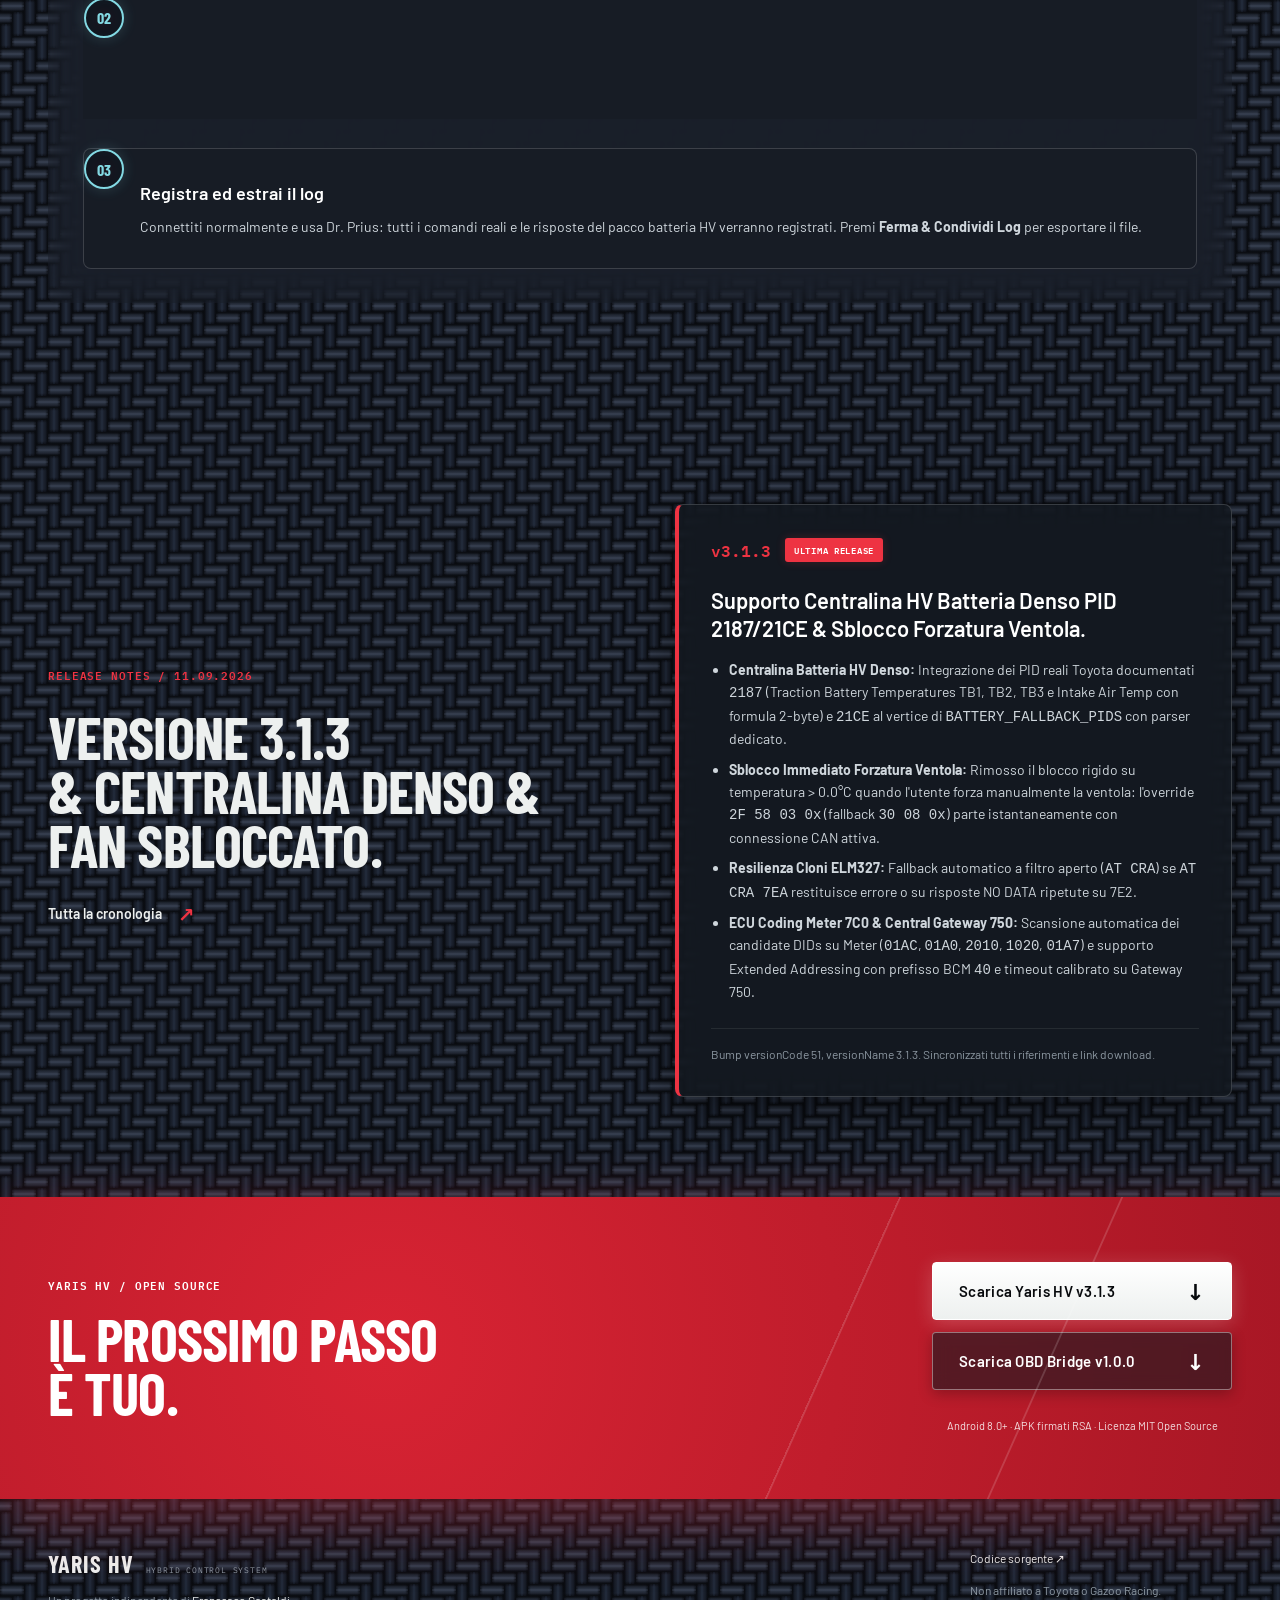
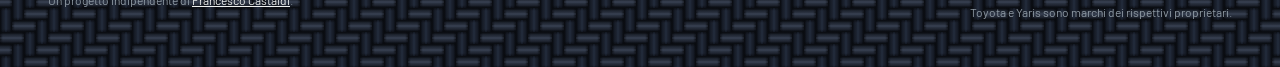
==== commit 72523cd0: "fix(ecu): add Denso PID 2187/21CE, unlock manual fan forcing, support Meter DIDs and Gateway BCM ext" ====
--- a/docs/index.html
+++ b/docs/index.html
@@ -3,7 +3,7 @@
 <head>
     <meta charset="UTF-8">
     <meta name="viewport" content="width=device-width, initial-scale=1, viewport-fit=cover">
-    <title>Yaris HV | Il tuo ibrido. Sotto controllo. | v3.1.2</title>
+    <title>Yaris HV | Il tuo ibrido. Sotto controllo. | v3.1.3</title>
     <meta name="description" content="Il tuo pit wall per Toyota Yaris Hybrid: controllo ventola HV, temperature batteria e telemetria OBD. App Android open source. Prova la demo interattiva.">
     <meta name="theme-color" content="#101215">
     <meta property="og:title" content="Yaris HV | Il tuo ibrido. Sotto controllo.">
@@ -24,7 +24,7 @@
             <nav aria-label="Navigazione principale">
                 <a href="#cockpit">Cockpit</a><a href="#setup">Come iniziare</a><a href="#sniffer">OBD Bridge &amp; Sniffer</a><a href="https://github.com/FrancescoCastaldi/yaris-hv-fan-optimizer">GitHub <span aria-hidden="true">↗</span></a>
             </nav>
-            <a class="button button-small" href="YarisHvFanControl-v3.1.2.apk" download>Scarica <span>v3.1.2</span> <span aria-hidden="true">↓</span></a>
+            <a class="button button-small" href="YarisHvFanControl-v3.1.3.apk" download>Scarica <span>v3.1.3</span> <span aria-hidden="true">↓</span></a>
         </div>
     </header>
     <main id="main">
@@ -34,10 +34,10 @@
                 <h1 id="hero-title">IL TUO IBRIDO.<br><span>SOTTO</span><br><em>CONTROLLO.</em></h1>
                 <p class="hero-description">La temperatura conta. Tienila d'occhio.<br>Controllo ventola HV e telemetria OBD in un cockpit progettato per la tua Yaris.</p>
                 <div class="hero-actions">
-                    <a class="button" href="YarisHvFanControl-v3.1.2.apk" download>Scarica per Android <span aria-hidden="true">↓</span></a>
+                    <a class="button" href="YarisHvFanControl-v3.1.3.apk" download>Scarica per Android <span aria-hidden="true">↓</span></a>
                     <a class="text-link" href="#cockpit">Mettiti ai comandi <span aria-hidden="true">↗</span></a>
                 </div>
-                <p class="micro">ANDROID 8.0+ <span>/</span> OPEN SOURCE <span>/</span> APK v3.1.2</p>
+                <p class="micro">ANDROID 8.0+ <span>/</span> OPEN SOURCE <span>/</span> APK v3.1.3</p>
             </div>
             <div class="thermal-scene" data-thermal-scene>
                 <div class="scene-top"><span>HV BATTERY / 3D CAD TELEMETRY</span><span class="demo-tag">CAN 0x7E2 · READY</span></div>
@@ -83,7 +83,7 @@
             <div class="shell section">
                 <div class="section-heading"><div><p class="eyebrow">DAL DOWNLOAD AL COCKPIT</p><h2 id="setup-title">PRONTO IN TRE PASSAGGI.</h2></div><p class="section-intro">Prepara tutto da fermo, in un luogo sicuro.<br>Non interagire con il telefono mentre guidi.</p></div>
                 <ol class="setup-steps">
-                    <li><span class="step-number">01</span><h3>Installa l'app.</h3><p>Scarica l'APK sul telefono Android 8.0 o successivo. Autorizza l'installazione da questa fonte solo per il tempo necessario.</p><a class="text-link" href="YarisHvFanControl-v3.1.2.apk" download>Scarica v3.1.2 <span aria-hidden="true">↓</span></a></li>
+                    <li><span class="step-number">01</span><h3>Installa l'app.</h3><p>Scarica l'APK sul telefono Android 8.0 o successivo. Autorizza l'installazione da questa fonte solo per il tempo necessario.</p><a class="text-link" href="YarisHvFanControl-v3.1.3.apk" download>Scarica v3.1.3 <span aria-hidden="true">↓</span></a></li>
                     <li><span class="step-number">02</span><h3>Collega l'adattatore.</h3><p>Inserisci un dongle OBD-II Bluetooth compatibile. Attiva il Bluetooth e concedi all'app i permessi richiesti.</p><a class="text-link" href="#compatibility">Verifica la compatibilità <span aria-hidden="true">↓</span></a></li>
                     <li><span class="step-number">03</span><h3>Verifica i dati.</h3><p>Con vettura in READY, seleziona il dongle e attendi dati validi dalla centralina. La connessione al dongle da sola non conferma la risposta dell'auto.</p><a class="text-link" href="preview.html">Prima, prova la demo <span aria-hidden="true">↗</span></a></li>
                 </ol>
@@ -108,7 +108,7 @@
             <div class="apk-showcase-grid">
                 <div class="main-apk-card">
                     <div class="card-header">
-                        <span class="demo-tag" style="border-color: rgba(238, 51, 66, 0.4); color: var(--red); background: var(--red-subtle);">APK v3.1.2 / COCKPIT PRINCIPALE</span>
+                        <span class="demo-tag" style="border-color: rgba(238, 51, 66, 0.4); color: var(--red); background: var(--red-subtle);">APK v3.1.3 / COCKPIT PRINCIPALE</span>
                         <span class="micro">ECU 7E2 · SMART COOLING</span>
                     </div>
                     <h3>Yaris HV Fan Control APK</h3>
@@ -119,7 +119,7 @@
                         <li><strong>Cronometro Dragy 0–100:</strong> Misurazione accelerazione e tempi di scatto con shift lights e campionamento CAN live.</li>
                     </ul>
                     <div class="card-actions">
-                        <a class="button" href="YarisHvFanControl-v3.1.2.apk" download>Scarica YarisHvFanControl-v3.1.2.apk <span aria-hidden="true">↓</span></a>
+                        <a class="button" href="YarisHvFanControl-v3.1.3.apk" download>Scarica YarisHvFanControl-v3.1.3.apk <span aria-hidden="true">↓</span></a>
                         <span class="micro">Android 8.0+ · APK firmato RSA · Licenza MIT</span>
                     </div>
                 </div>
@@ -168,8 +168,8 @@
             </div>
         </section>
         <section class="section shell release-section" aria-labelledby="release-title">
-            <div><p class="eyebrow">RELEASE NOTES / 11.09.2026</p><h2 id="release-title">VERSIONE 3.1.2<br>&amp; AUTOMOTIVE REVERSE ENGINEERING.</h2><a class="text-link" href="https://github.com/FrancescoCastaldi/yaris-hv-fan-optimizer/blob/main/CHANGELOG.md">Tutta la cronologia <span aria-hidden="true">↗</span></a></div>
-            <div class="release-card"><span class="release-version">v3.1.2 <span>ULTIMA RELEASE</span></span><h3>Motore di Reverse Engineering Automotive &amp; Logging Semantico Avanzato.</h3><ul><li><strong>Annotazione Semantica UDS &amp; CAN Automatica:</strong> Tracciamento in tempo reale dell'header CAN attivo (`7E0`, `7E2`, `7C0`, `750`, `7C4`, `7A0`, `7DF`) con risoluzione immediata dell'ECU. Decodifica semantica comandi AT, Mode 01 PIDs con formule e unità fisiche, UDS Session Control (`10`), ReadDID (`22`), WriteDID (`2E`), IOControl (`2F`), RoutineControl (`31`), TesterPresent (`3E`), ACKs e codici di errore negativo NRC (`7F &lt;SID&gt; &lt;NRC&gt;`).</li><li><strong>Riassemblaggio Multi-Frame ISO-TP:</strong> Ricostruzione dinamica delle risposte UDS frammentate (First Frame <code>1x</code> + Consecutive Frames <code>2x</code>) per il parsing completo di DID estesi (es. telemetria celle <code>28C1</code>, VIN <code>F190</code>) e disaccoppiamento dei Flow Control imbottiti.</li><li><strong>Report di Reverse Engineering Automatico:</strong> Sintesi aggregata a fine sessione o su richiesta con catalogo DIDs letti, DIDs scritti (comandi pronti all'uso) e servizi rifiutati con cause diagnostiche.</li><li><strong>Esportazione Traccia CAN Standard (candump):</strong> Generazione parallela del log CAN nel formato standard SocketCAN `(timestamp) can0 ID#PAYLOAD` compatibile con SavvyCAN e Wireshark.</li><li><strong>Pulsanti Esportazione Candump nella UI:</strong> Condivisione immediata dei dump CAN tramite share intent nativo Android sia nella Dashboard che nel Bridge Sniffer.</li></ul><p>Bump versionCode 50, versionName 3.1.2. Sincronizzati tutti i riferimenti e link download.</p></div>
+            <div><p class="eyebrow">RELEASE NOTES / 11.09.2026</p><h2 id="release-title">VERSIONE 3.1.3<br>&amp; CENTRALINA DENSO &amp; FAN SBLOCCATO.</h2><a class="text-link" href="https://github.com/FrancescoCastaldi/yaris-hv-fan-optimizer/blob/main/CHANGELOG.md">Tutta la cronologia <span aria-hidden="true">↗</span></a></div>
+            <div class="release-card"><span class="release-version">v3.1.3 <span>ULTIMA RELEASE</span></span><h3>Supporto Centralina HV Batteria Denso PID 2187/21CE &amp; Sblocco Forzatura Ventola.</h3><ul><li><strong>Centralina Batteria HV Denso:</strong> Integrazione dei PID reali Toyota documentati <code>2187</code> (Traction Battery Temperatures TB1, TB2, TB3 e Intake Air Temp con formula 2-byte) e <code>21CE</code> al vertice di <code>BATTERY_FALLBACK_PIDS</code> con parser dedicato.</li><li><strong>Sblocco Immediato Forzatura Ventola:</strong> Rimosso il blocco rigido su temperatura &gt; 0.0°C quando l'utente forza manualmente la ventola: l'override <code>2F 58 03 0x</code> (fallback <code>30 08 0x</code>) parte istantaneamente con connessione CAN attiva.</li><li><strong>Resilienza Cloni ELM327:</strong> Fallback automatico a filtro aperto (<code>AT CRA</code>) se <code>AT CRA 7EA</code> restituisce errore o su risposte NO DATA ripetute su 7E2.</li><li><strong>ECU Coding Meter 7C0 &amp; Central Gateway 750:</strong> Scansione automatica dei candidate DIDs su Meter (<code>01AC</code>, <code>01A0</code>, <code>2010</code>, <code>1020</code>, <code>01A7</code>) e supporto Extended Addressing con prefisso BCM <code>40</code> e timeout calibrato su Gateway 750.</li></ul><p>Bump versionCode 51, versionName 3.1.3. Sincronizzati tutti i riferimenti e link download.</p></div>
         </section>
         <section class="download-section" aria-labelledby="download-title">
             <div class="shell download-inner">
@@ -178,7 +178,7 @@
                     <h2 id="download-title">IL PROSSIMO PASSO<br>È TUO.</h2>
                 </div>
                 <div class="download-dual-actions">
-                    <a class="button button-light" href="YarisHvFanControl-v3.1.2.apk" download>Scarica Yaris HV v3.1.2 <span aria-hidden="true">↓</span></a>
+                    <a class="button button-light" href="YarisHvFanControl-v3.1.3.apk" download>Scarica Yaris HV v3.1.3 <span aria-hidden="true">↓</span></a>
                     <a class="button button-outline" href="YarisObdBridge-v1.0.0.apk" download style="border-color: rgba(255,255,255,0.4); color: #fff;">Scarica OBD Bridge v1.0.0 <span aria-hidden="true">↓</span></a>
                     <p>Android 8.0+ · APK firmati RSA · Licenza MIT Open Source</p>
                 </div>
@@ -186,6 +186,6 @@
         </section>
     </main>
     <footer class="site-footer shell"><div><a class="footer-brand" href="index.html">YARIS HV<span>HYBRID CONTROL SYSTEM</span></a><p>Un progetto indipendente di <a href="https://github.com/FrancescoCastaldi">Francesco Castaldi</a>.</p></div><div><a href="https://github.com/FrancescoCastaldi/yaris-hv-fan-optimizer">Codice sorgente ↗</a><p>Non affiliato a Toyota o Gazoo Racing.<br>Toyota e Yaris sono marchi dei rispettivi proprietari.</p></div></footer>
-    <div class="mobile-download"><span>YARIS HV <small>v3.1.2 / ANDROID</small></span><a class="button button-small" href="YarisHvFanControl-v3.1.2.apk" download>Scarica APK <span aria-hidden="true">↓</span></a></div>
+    <div class="mobile-download"><span>YARIS HV <small>v3.1.3 / ANDROID</small></span><a class="button button-small" href="YarisHvFanControl-v3.1.3.apk" download>Scarica APK <span aria-hidden="true">↓</span></a></div>
 </body>
 </html>
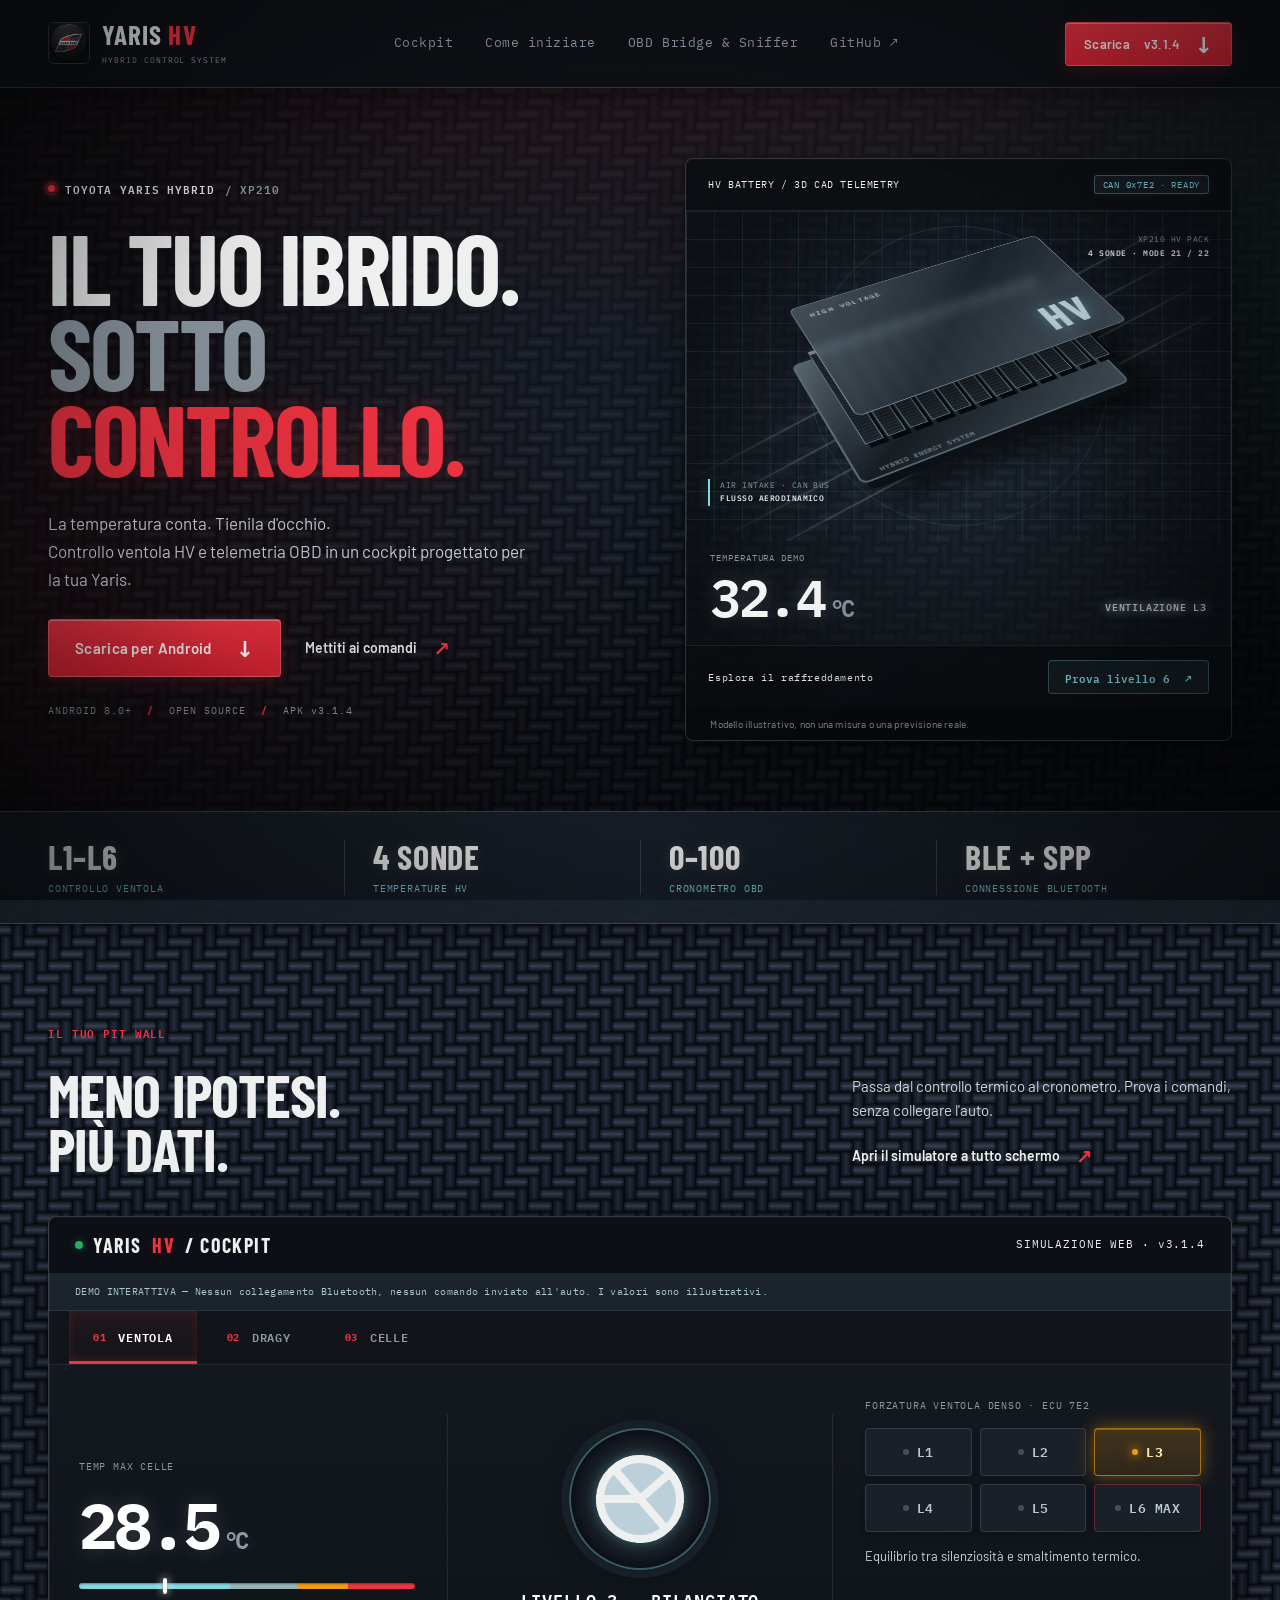
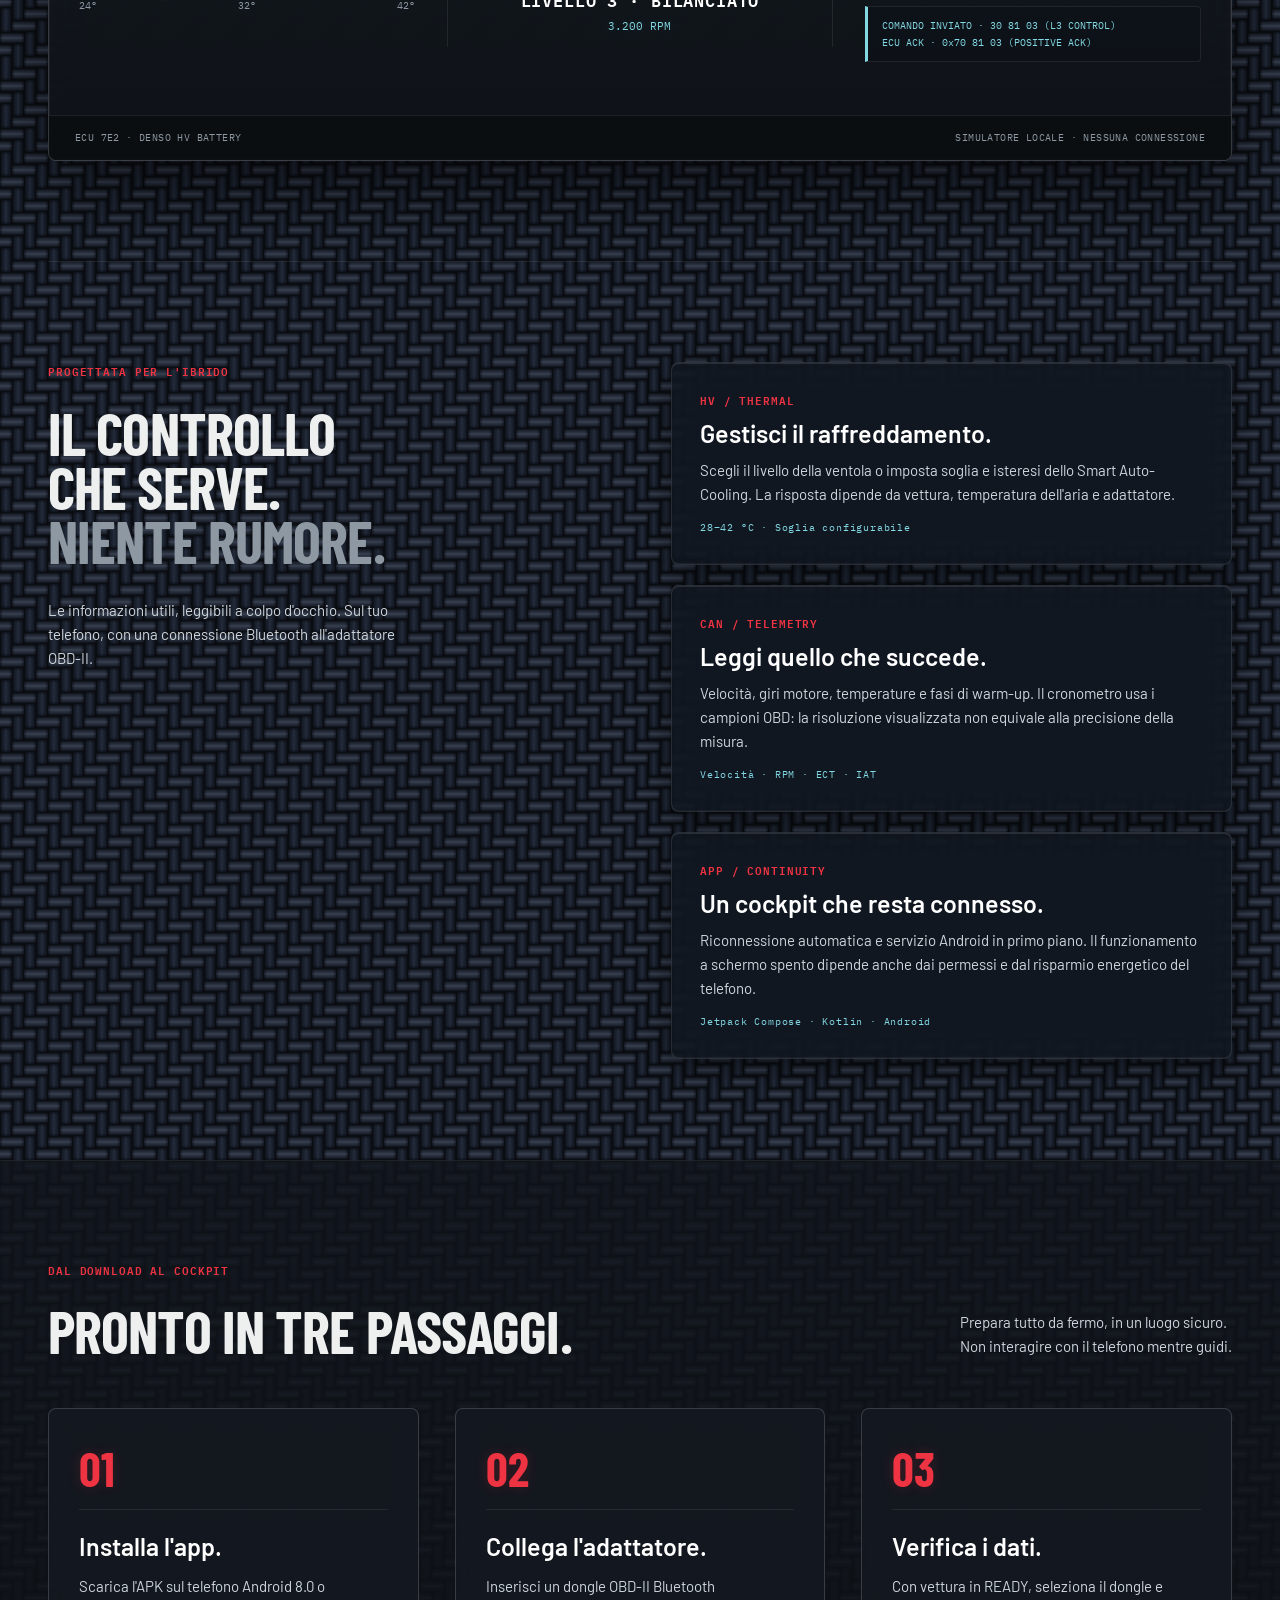
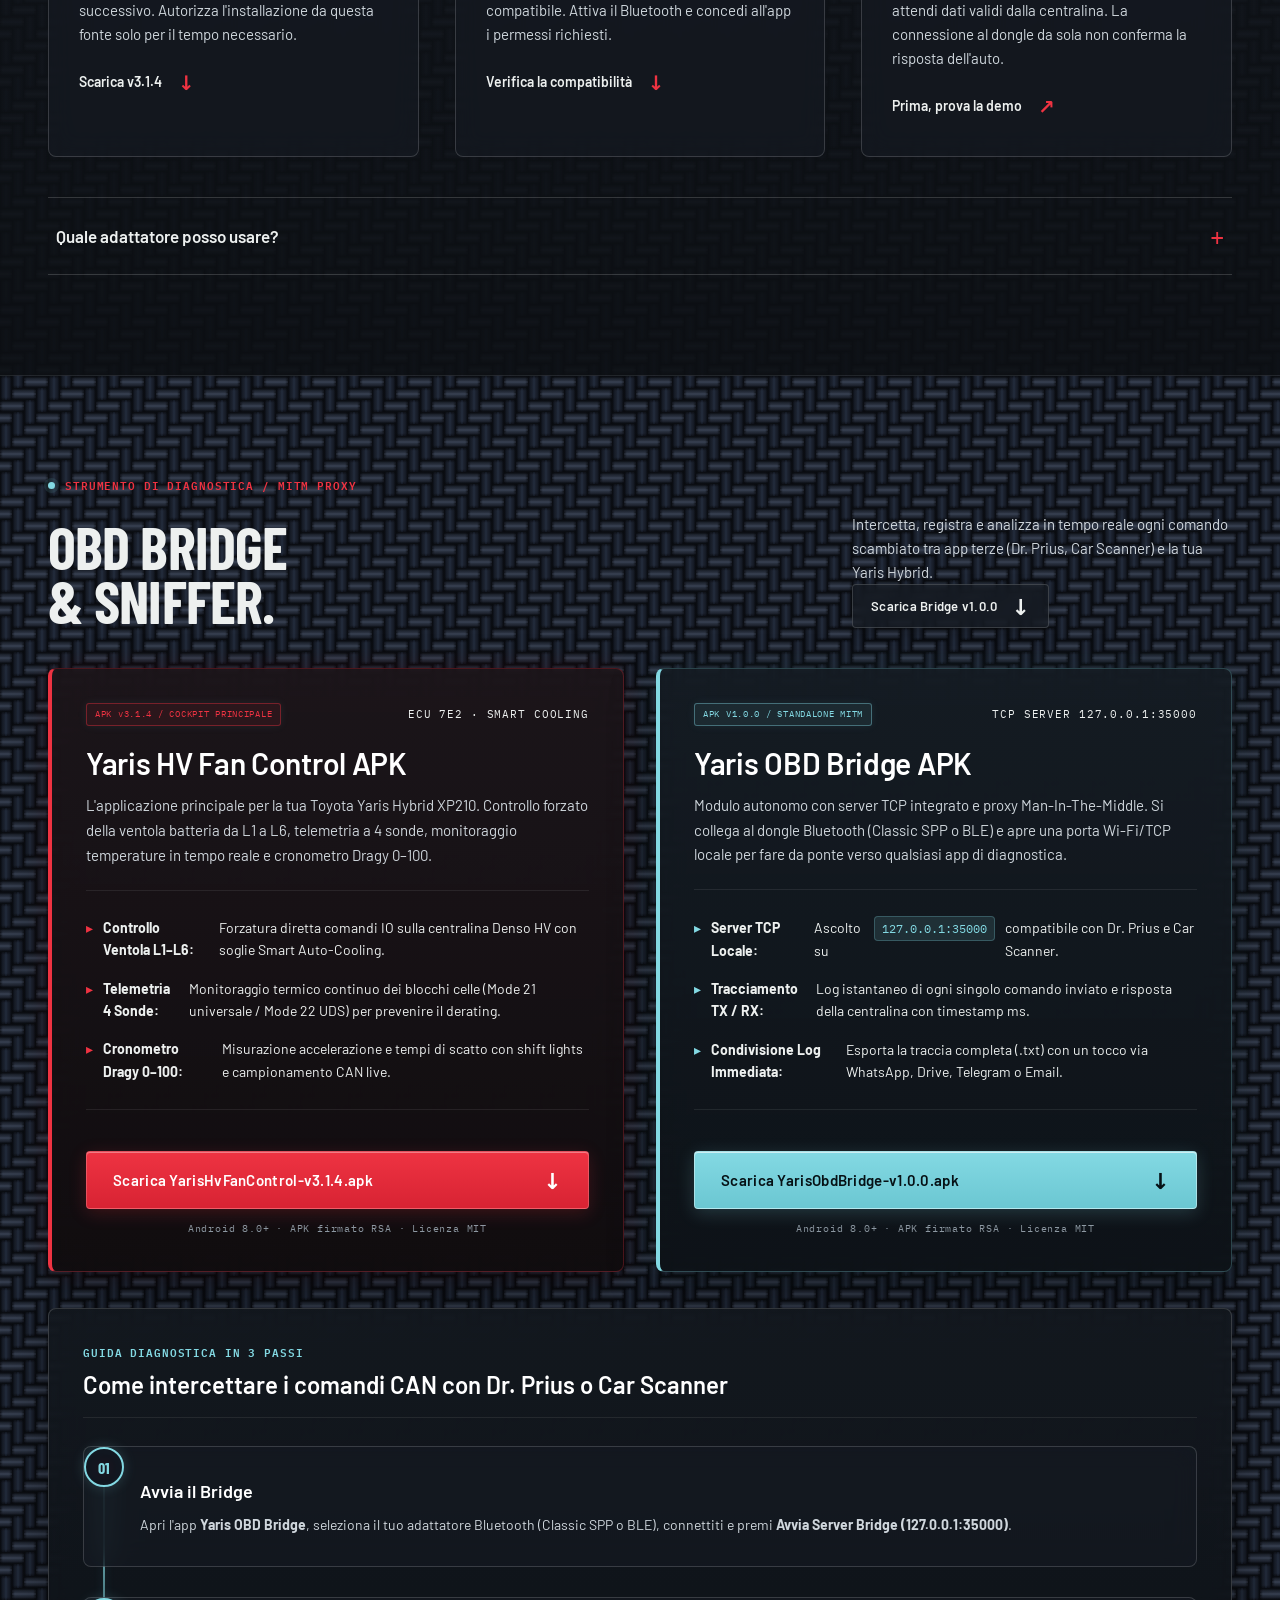
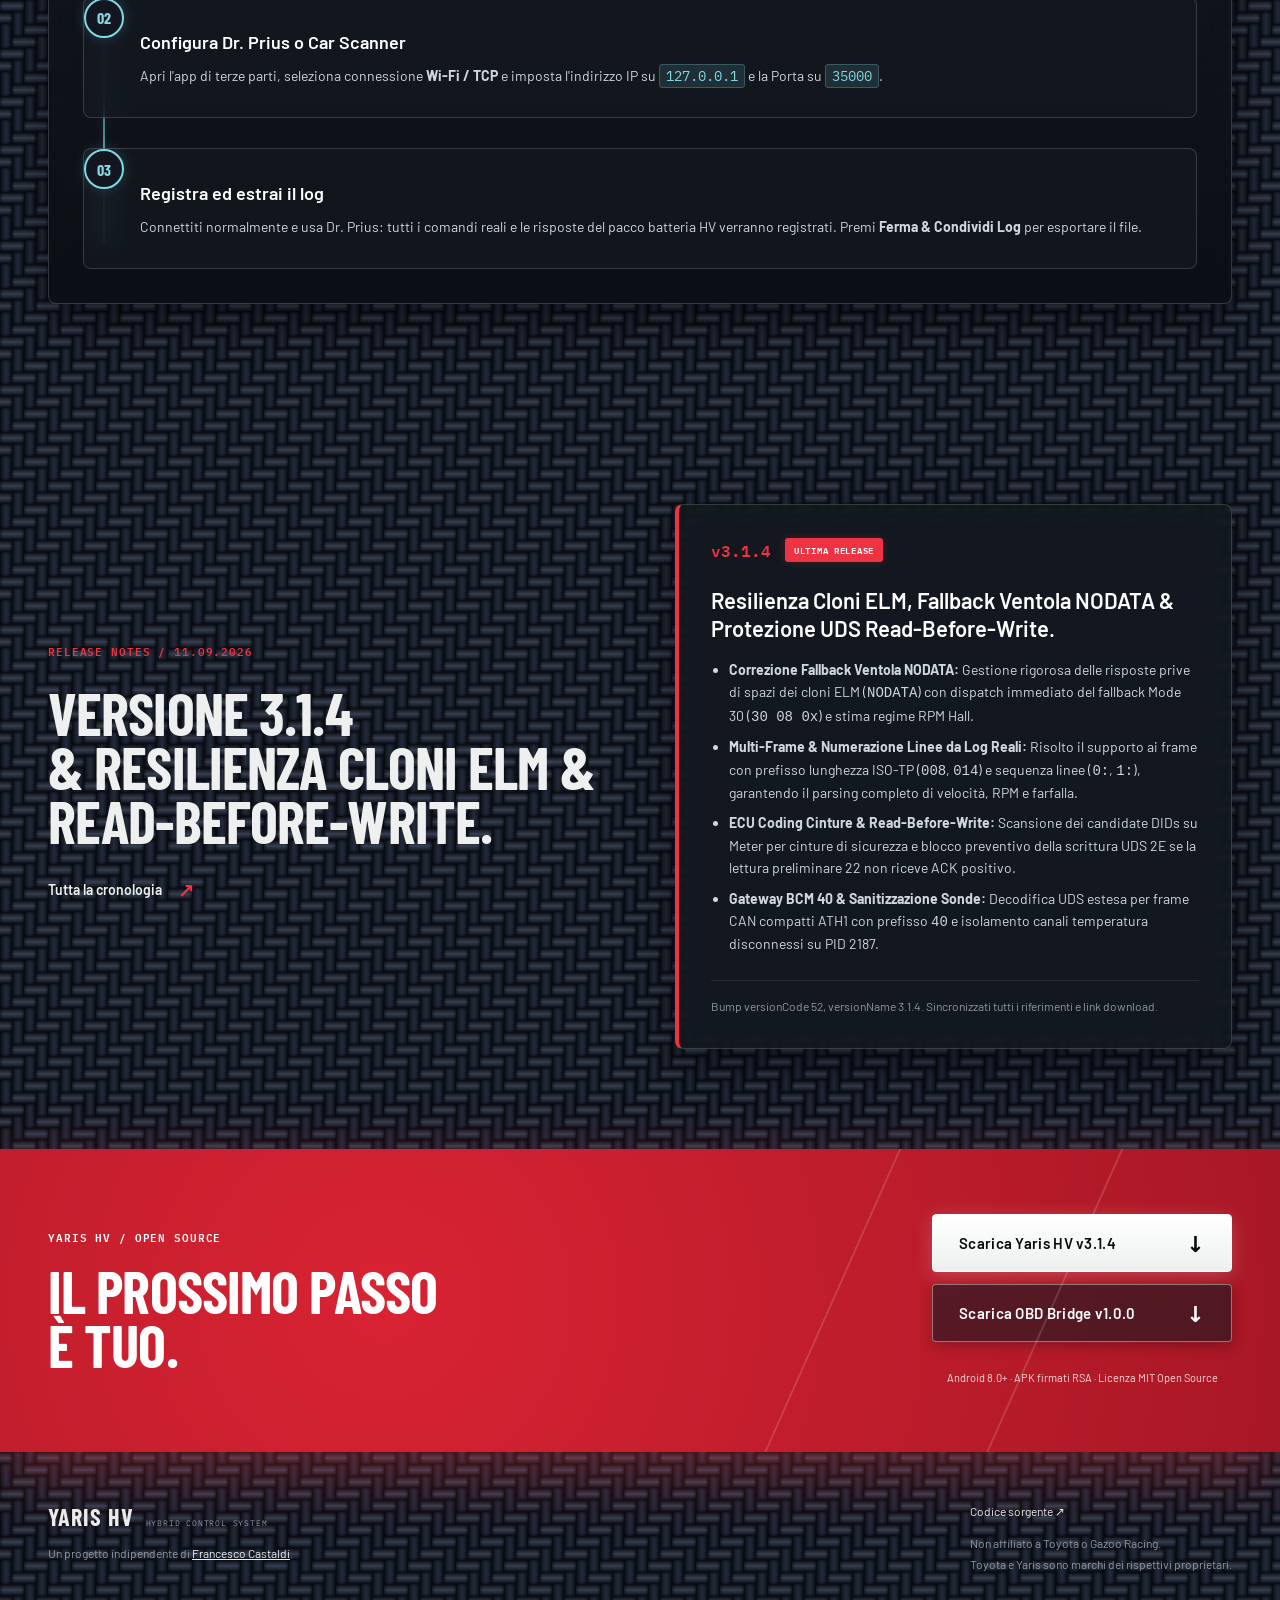
==== commit 97e7917b: "fix(ecu): resolve fan NODATA fallback, Meter seatbelt DIDs, compact BCM 40, and bump v3.1.4" ====
--- a/docs/index.html
+++ b/docs/index.html
@@ -3,7 +3,7 @@
 <head>
     <meta charset="UTF-8">
     <meta name="viewport" content="width=device-width, initial-scale=1, viewport-fit=cover">
-    <title>Yaris HV | Il tuo ibrido. Sotto controllo. | v3.1.3</title>
+    <title>Yaris HV | Il tuo ibrido. Sotto controllo. | v3.1.4</title>
     <meta name="description" content="Il tuo pit wall per Toyota Yaris Hybrid: controllo ventola HV, temperature batteria e telemetria OBD. App Android open source. Prova la demo interattiva.">
     <meta name="theme-color" content="#101215">
     <meta property="og:title" content="Yaris HV | Il tuo ibrido. Sotto controllo.">
@@ -24,7 +24,7 @@
             <nav aria-label="Navigazione principale">
                 <a href="#cockpit">Cockpit</a><a href="#setup">Come iniziare</a><a href="#sniffer">OBD Bridge &amp; Sniffer</a><a href="https://github.com/FrancescoCastaldi/yaris-hv-fan-optimizer">GitHub <span aria-hidden="true">↗</span></a>
             </nav>
-            <a class="button button-small" href="YarisHvFanControl-v3.1.3.apk" download>Scarica <span>v3.1.3</span> <span aria-hidden="true">↓</span></a>
+            <a class="button button-small" href="YarisHvFanControl-v3.1.4.apk" download>Scarica <span>v3.1.4</span> <span aria-hidden="true">↓</span></a>
         </div>
     </header>
     <main id="main">
@@ -34,10 +34,10 @@
                 <h1 id="hero-title">IL TUO IBRIDO.<br><span>SOTTO</span><br><em>CONTROLLO.</em></h1>
                 <p class="hero-description">La temperatura conta. Tienila d'occhio.<br>Controllo ventola HV e telemetria OBD in un cockpit progettato per la tua Yaris.</p>
                 <div class="hero-actions">
-                    <a class="button" href="YarisHvFanControl-v3.1.3.apk" download>Scarica per Android <span aria-hidden="true">↓</span></a>
+                    <a class="button" href="YarisHvFanControl-v3.1.4.apk" download>Scarica per Android <span aria-hidden="true">↓</span></a>
                     <a class="text-link" href="#cockpit">Mettiti ai comandi <span aria-hidden="true">↗</span></a>
                 </div>
-                <p class="micro">ANDROID 8.0+ <span>/</span> OPEN SOURCE <span>/</span> APK v3.1.3</p>
+                <p class="micro">ANDROID 8.0+ <span>/</span> OPEN SOURCE <span>/</span> APK v3.1.4</p>
             </div>
             <div class="thermal-scene" data-thermal-scene>
                 <div class="scene-top"><span>HV BATTERY / 3D CAD TELEMETRY</span><span class="demo-tag">CAN 0x7E2 · READY</span></div>
@@ -83,7 +83,7 @@
             <div class="shell section">
                 <div class="section-heading"><div><p class="eyebrow">DAL DOWNLOAD AL COCKPIT</p><h2 id="setup-title">PRONTO IN TRE PASSAGGI.</h2></div><p class="section-intro">Prepara tutto da fermo, in un luogo sicuro.<br>Non interagire con il telefono mentre guidi.</p></div>
                 <ol class="setup-steps">
-                    <li><span class="step-number">01</span><h3>Installa l'app.</h3><p>Scarica l'APK sul telefono Android 8.0 o successivo. Autorizza l'installazione da questa fonte solo per il tempo necessario.</p><a class="text-link" href="YarisHvFanControl-v3.1.3.apk" download>Scarica v3.1.3 <span aria-hidden="true">↓</span></a></li>
+                    <li><span class="step-number">01</span><h3>Installa l'app.</h3><p>Scarica l'APK sul telefono Android 8.0 o successivo. Autorizza l'installazione da questa fonte solo per il tempo necessario.</p><a class="text-link" href="YarisHvFanControl-v3.1.4.apk" download>Scarica v3.1.4 <span aria-hidden="true">↓</span></a></li>
                     <li><span class="step-number">02</span><h3>Collega l'adattatore.</h3><p>Inserisci un dongle OBD-II Bluetooth compatibile. Attiva il Bluetooth e concedi all'app i permessi richiesti.</p><a class="text-link" href="#compatibility">Verifica la compatibilità <span aria-hidden="true">↓</span></a></li>
                     <li><span class="step-number">03</span><h3>Verifica i dati.</h3><p>Con vettura in READY, seleziona il dongle e attendi dati validi dalla centralina. La connessione al dongle da sola non conferma la risposta dell'auto.</p><a class="text-link" href="preview.html">Prima, prova la demo <span aria-hidden="true">↗</span></a></li>
                 </ol>
@@ -108,7 +108,7 @@
             <div class="apk-showcase-grid">
                 <div class="main-apk-card">
                     <div class="card-header">
-                        <span class="demo-tag" style="border-color: rgba(238, 51, 66, 0.4); color: var(--red); background: var(--red-subtle);">APK v3.1.3 / COCKPIT PRINCIPALE</span>
+                        <span class="demo-tag" style="border-color: rgba(238, 51, 66, 0.4); color: var(--red); background: var(--red-subtle);">APK v3.1.4 / COCKPIT PRINCIPALE</span>
                         <span class="micro">ECU 7E2 · SMART COOLING</span>
                     </div>
                     <h3>Yaris HV Fan Control APK</h3>
@@ -119,7 +119,7 @@
                         <li><strong>Cronometro Dragy 0–100:</strong> Misurazione accelerazione e tempi di scatto con shift lights e campionamento CAN live.</li>
                     </ul>
                     <div class="card-actions">
-                        <a class="button" href="YarisHvFanControl-v3.1.3.apk" download>Scarica YarisHvFanControl-v3.1.3.apk <span aria-hidden="true">↓</span></a>
+                        <a class="button" href="YarisHvFanControl-v3.1.4.apk" download>Scarica YarisHvFanControl-v3.1.4.apk <span aria-hidden="true">↓</span></a>
                         <span class="micro">Android 8.0+ · APK firmato RSA · Licenza MIT</span>
                     </div>
                 </div>
@@ -168,8 +168,8 @@
             </div>
         </section>
         <section class="section shell release-section" aria-labelledby="release-title">
-            <div><p class="eyebrow">RELEASE NOTES / 11.09.2026</p><h2 id="release-title">VERSIONE 3.1.3<br>&amp; CENTRALINA DENSO &amp; FAN SBLOCCATO.</h2><a class="text-link" href="https://github.com/FrancescoCastaldi/yaris-hv-fan-optimizer/blob/main/CHANGELOG.md">Tutta la cronologia <span aria-hidden="true">↗</span></a></div>
-            <div class="release-card"><span class="release-version">v3.1.3 <span>ULTIMA RELEASE</span></span><h3>Supporto Centralina HV Batteria Denso PID 2187/21CE &amp; Sblocco Forzatura Ventola.</h3><ul><li><strong>Centralina Batteria HV Denso:</strong> Integrazione dei PID reali Toyota documentati <code>2187</code> (Traction Battery Temperatures TB1, TB2, TB3 e Intake Air Temp con formula 2-byte) e <code>21CE</code> al vertice di <code>BATTERY_FALLBACK_PIDS</code> con parser dedicato.</li><li><strong>Sblocco Immediato Forzatura Ventola:</strong> Rimosso il blocco rigido su temperatura &gt; 0.0°C quando l'utente forza manualmente la ventola: l'override <code>2F 58 03 0x</code> (fallback <code>30 08 0x</code>) parte istantaneamente con connessione CAN attiva.</li><li><strong>Resilienza Cloni ELM327:</strong> Fallback automatico a filtro aperto (<code>AT CRA</code>) se <code>AT CRA 7EA</code> restituisce errore o su risposte NO DATA ripetute su 7E2.</li><li><strong>ECU Coding Meter 7C0 &amp; Central Gateway 750:</strong> Scansione automatica dei candidate DIDs su Meter (<code>01AC</code>, <code>01A0</code>, <code>2010</code>, <code>1020</code>, <code>01A7</code>) e supporto Extended Addressing con prefisso BCM <code>40</code> e timeout calibrato su Gateway 750.</li></ul><p>Bump versionCode 51, versionName 3.1.3. Sincronizzati tutti i riferimenti e link download.</p></div>
+            <div><p class="eyebrow">RELEASE NOTES / 11.09.2026</p><h2 id="release-title">VERSIONE 3.1.4<br>&amp; RESILIENZA CLONI ELM &amp; READ-BEFORE-WRITE.</h2><a class="text-link" href="https://github.com/FrancescoCastaldi/yaris-hv-fan-optimizer/blob/main/CHANGELOG.md">Tutta la cronologia <span aria-hidden="true">↗</span></a></div>
+            <div class="release-card"><span class="release-version">v3.1.4 <span>ULTIMA RELEASE</span></span><h3>Resilienza Cloni ELM, Fallback Ventola NODATA &amp; Protezione UDS Read-Before-Write.</h3><ul><li><strong>Correzione Fallback Ventola NODATA:</strong> Gestione rigorosa delle risposte prive di spazi dei cloni ELM (<code>NODATA</code>) con dispatch immediato del fallback Mode 30 (<code>30 08 0x</code>) e stima regime RPM Hall.</li><li><strong>Multi-Frame &amp; Numerazione Linee da Log Reali:</strong> Risolto il supporto ai frame con prefisso lunghezza ISO-TP (<code>008</code>, <code>014</code>) e sequenza linee (<code>0:</code>, <code>1:</code>), garantendo il parsing completo di velocità, RPM e farfalla.</li><li><strong>ECU Coding Cinture &amp; Read-Before-Write:</strong> Scansione dei candidate DIDs su Meter per cinture di sicurezza e blocco preventivo della scrittura UDS 2E se la lettura preliminare 22 non riceve ACK positivo.</li><li><strong>Gateway BCM 40 &amp; Sanitizzazione Sonde:</strong> Decodifica UDS estesa per frame CAN compatti ATH1 con prefisso <code>40</code> e isolamento canali temperatura disconnessi su PID 2187.</li></ul><p>Bump versionCode 52, versionName 3.1.4. Sincronizzati tutti i riferimenti e link download.</p></div>
         </section>
         <section class="download-section" aria-labelledby="download-title">
             <div class="shell download-inner">
@@ -178,7 +178,7 @@
                     <h2 id="download-title">IL PROSSIMO PASSO<br>È TUO.</h2>
                 </div>
                 <div class="download-dual-actions">
-                    <a class="button button-light" href="YarisHvFanControl-v3.1.3.apk" download>Scarica Yaris HV v3.1.3 <span aria-hidden="true">↓</span></a>
+                    <a class="button button-light" href="YarisHvFanControl-v3.1.4.apk" download>Scarica Yaris HV v3.1.4 <span aria-hidden="true">↓</span></a>
                     <a class="button button-outline" href="YarisObdBridge-v1.0.0.apk" download style="border-color: rgba(255,255,255,0.4); color: #fff;">Scarica OBD Bridge v1.0.0 <span aria-hidden="true">↓</span></a>
                     <p>Android 8.0+ · APK firmati RSA · Licenza MIT Open Source</p>
                 </div>
@@ -186,6 +186,6 @@
         </section>
     </main>
     <footer class="site-footer shell"><div><a class="footer-brand" href="index.html">YARIS HV<span>HYBRID CONTROL SYSTEM</span></a><p>Un progetto indipendente di <a href="https://github.com/FrancescoCastaldi">Francesco Castaldi</a>.</p></div><div><a href="https://github.com/FrancescoCastaldi/yaris-hv-fan-optimizer">Codice sorgente ↗</a><p>Non affiliato a Toyota o Gazoo Racing.<br>Toyota e Yaris sono marchi dei rispettivi proprietari.</p></div></footer>
-    <div class="mobile-download"><span>YARIS HV <small>v3.1.3 / ANDROID</small></span><a class="button button-small" href="YarisHvFanControl-v3.1.3.apk" download>Scarica APK <span aria-hidden="true">↓</span></a></div>
+    <div class="mobile-download"><span>YARIS HV <small>v3.1.4 / ANDROID</small></span><a class="button button-small" href="YarisHvFanControl-v3.1.4.apk" download>Scarica APK <span aria-hidden="true">↓</span></a></div>
 </body>
 </html>
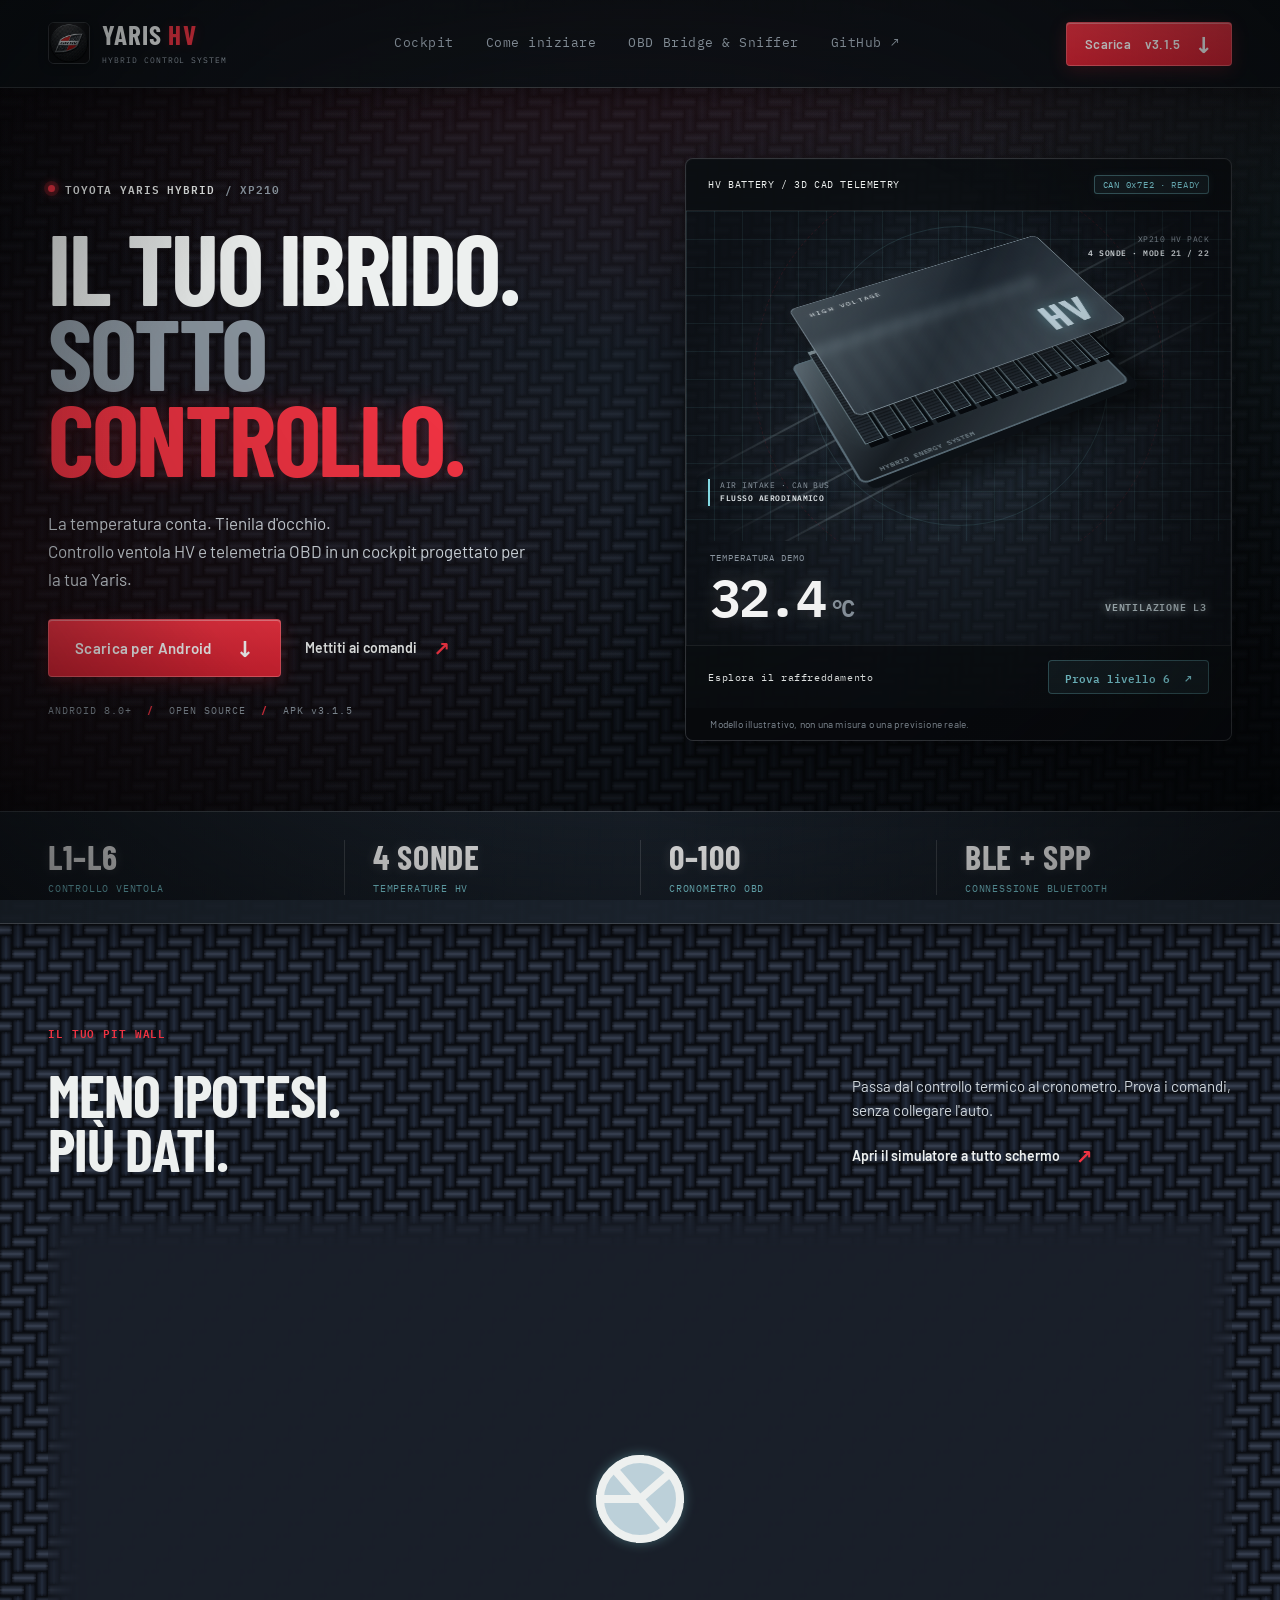
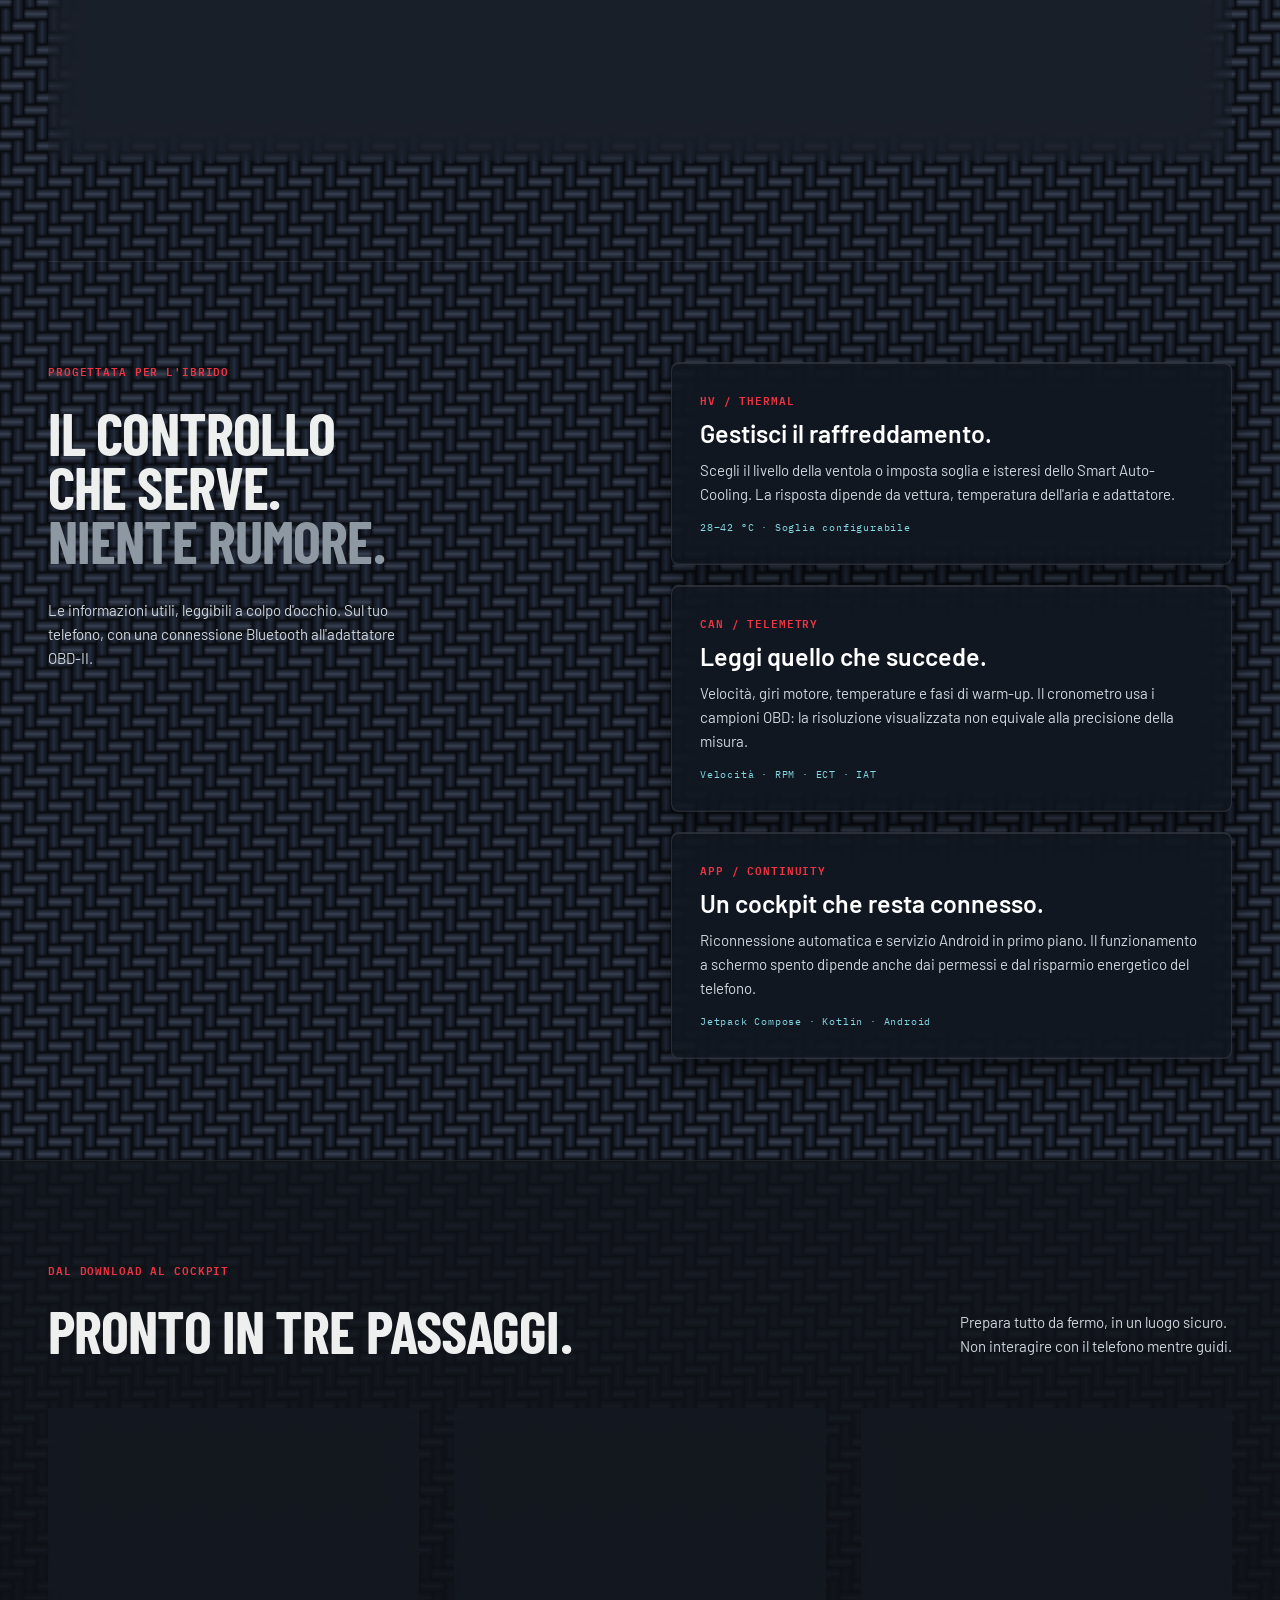
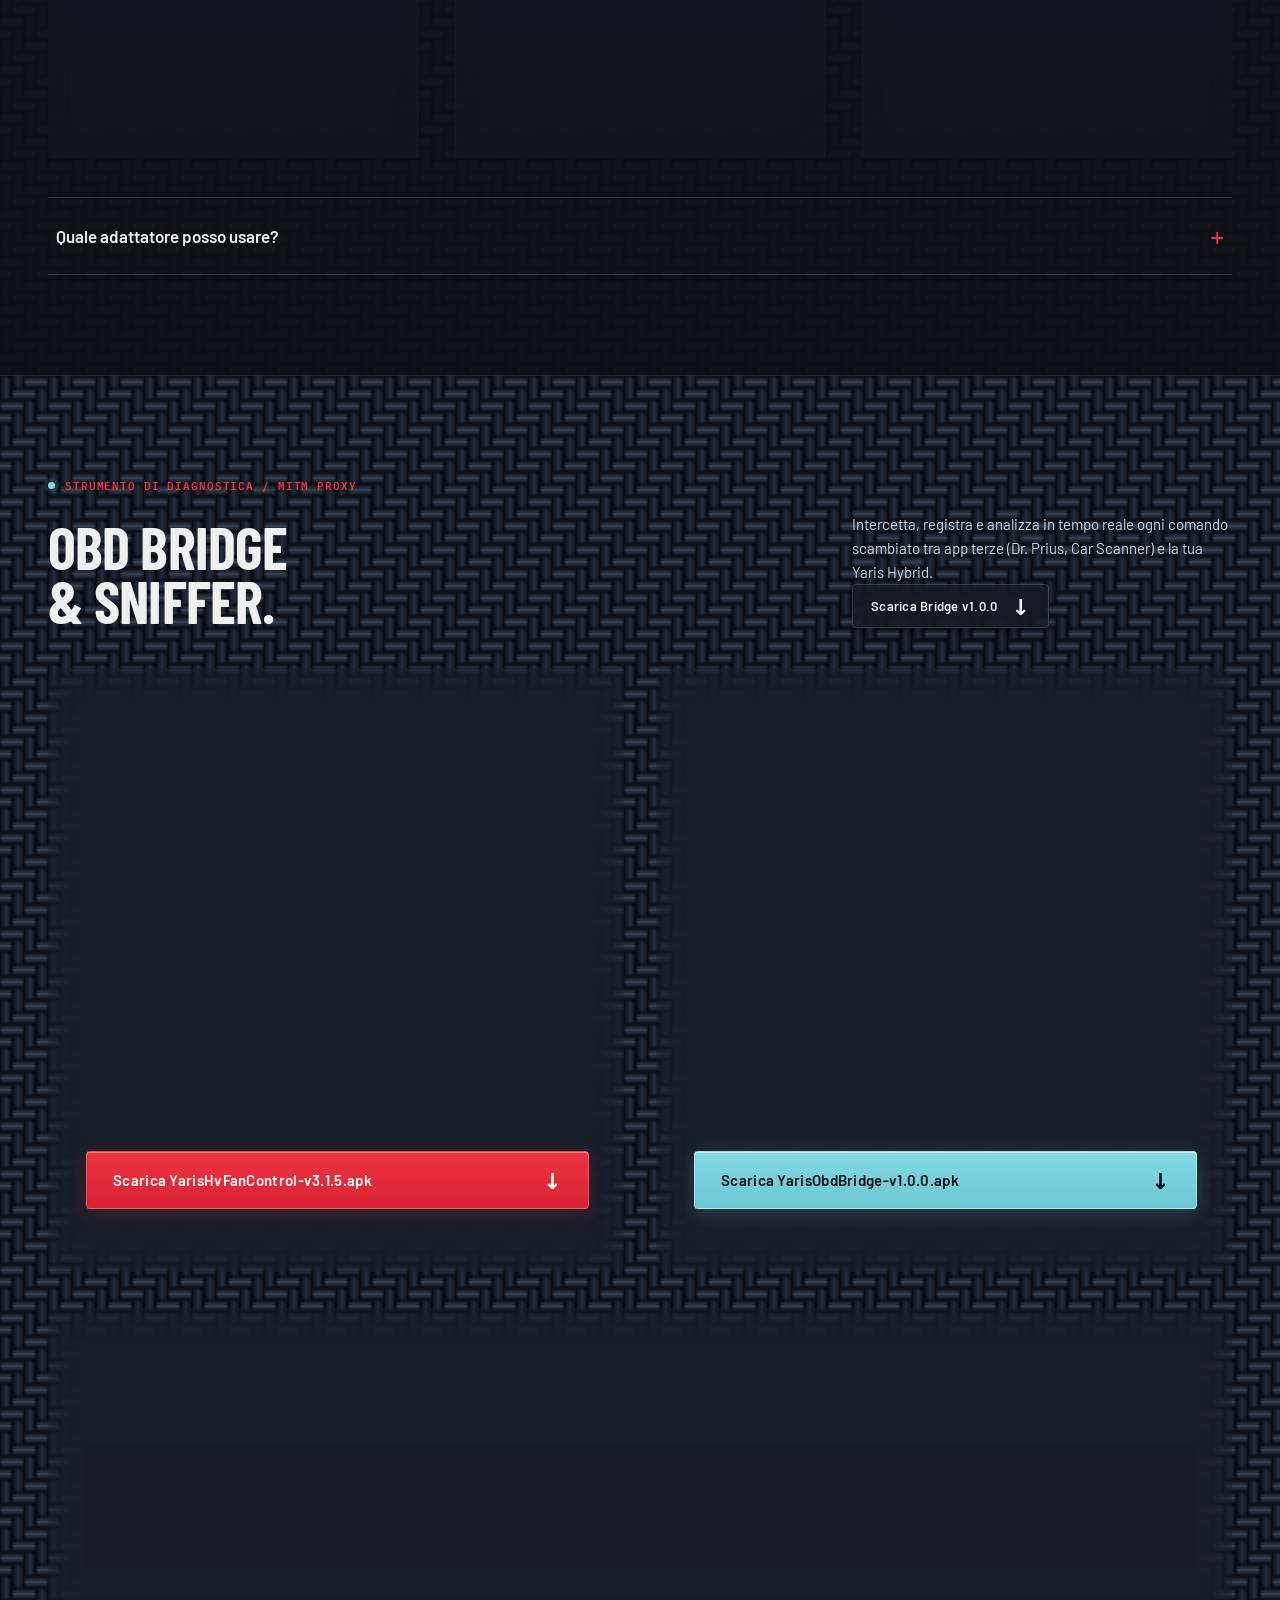
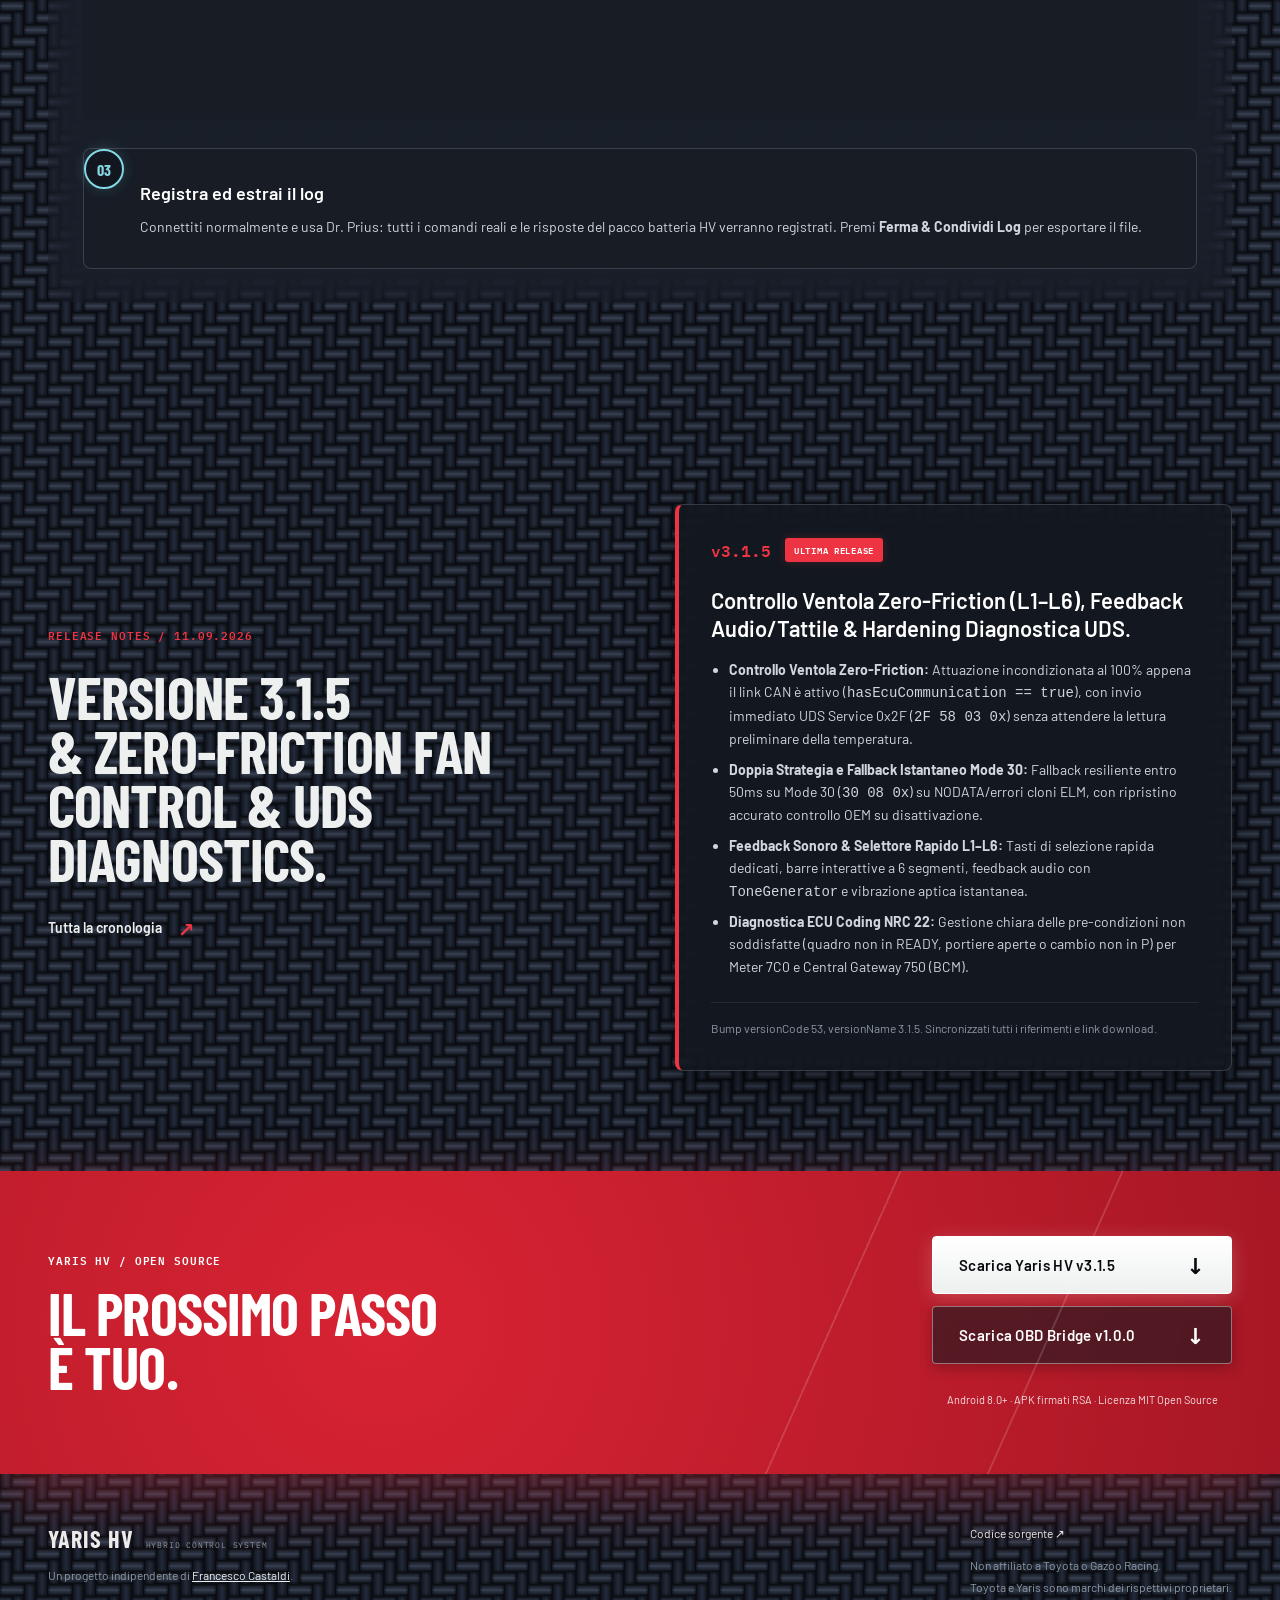
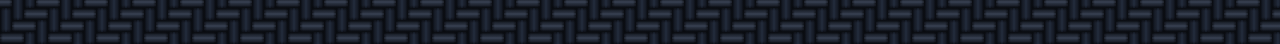
==== commit ea49d9f2: "feat(release): v3.1.5 zero-friction fan override, Denso 2187/21CE, ECU coding hardening, 169 tests" ====
--- a/docs/index.html
+++ b/docs/index.html
@@ -3,7 +3,7 @@
 <head>
     <meta charset="UTF-8">
     <meta name="viewport" content="width=device-width, initial-scale=1, viewport-fit=cover">
-    <title>Yaris HV | Il tuo ibrido. Sotto controllo. | v3.1.4</title>
+    <title>Yaris HV | Il tuo ibrido. Sotto controllo. | v3.1.5</title>
     <meta name="description" content="Il tuo pit wall per Toyota Yaris Hybrid: controllo ventola HV, temperature batteria e telemetria OBD. App Android open source. Prova la demo interattiva.">
     <meta name="theme-color" content="#101215">
     <meta property="og:title" content="Yaris HV | Il tuo ibrido. Sotto controllo.">
@@ -24,7 +24,7 @@
             <nav aria-label="Navigazione principale">
                 <a href="#cockpit">Cockpit</a><a href="#setup">Come iniziare</a><a href="#sniffer">OBD Bridge &amp; Sniffer</a><a href="https://github.com/FrancescoCastaldi/yaris-hv-fan-optimizer">GitHub <span aria-hidden="true">↗</span></a>
             </nav>
-            <a class="button button-small" href="YarisHvFanControl-v3.1.4.apk" download>Scarica <span>v3.1.4</span> <span aria-hidden="true">↓</span></a>
+            <a class="button button-small" href="YarisHvFanControl-v3.1.5.apk" download>Scarica <span>v3.1.5</span> <span aria-hidden="true">↓</span></a>
         </div>
     </header>
     <main id="main">
@@ -34,10 +34,10 @@
                 <h1 id="hero-title">IL TUO IBRIDO.<br><span>SOTTO</span><br><em>CONTROLLO.</em></h1>
                 <p class="hero-description">La temperatura conta. Tienila d'occhio.<br>Controllo ventola HV e telemetria OBD in un cockpit progettato per la tua Yaris.</p>
                 <div class="hero-actions">
-                    <a class="button" href="YarisHvFanControl-v3.1.4.apk" download>Scarica per Android <span aria-hidden="true">↓</span></a>
+                    <a class="button" href="YarisHvFanControl-v3.1.5.apk" download>Scarica per Android <span aria-hidden="true">↓</span></a>
                     <a class="text-link" href="#cockpit">Mettiti ai comandi <span aria-hidden="true">↗</span></a>
                 </div>
-                <p class="micro">ANDROID 8.0+ <span>/</span> OPEN SOURCE <span>/</span> APK v3.1.4</p>
+                <p class="micro">ANDROID 8.0+ <span>/</span> OPEN SOURCE <span>/</span> APK v3.1.5</p>
             </div>
             <div class="thermal-scene" data-thermal-scene>
                 <div class="scene-top"><span>HV BATTERY / 3D CAD TELEMETRY</span><span class="demo-tag">CAN 0x7E2 · READY</span></div>
@@ -83,7 +83,7 @@
             <div class="shell section">
                 <div class="section-heading"><div><p class="eyebrow">DAL DOWNLOAD AL COCKPIT</p><h2 id="setup-title">PRONTO IN TRE PASSAGGI.</h2></div><p class="section-intro">Prepara tutto da fermo, in un luogo sicuro.<br>Non interagire con il telefono mentre guidi.</p></div>
                 <ol class="setup-steps">
-                    <li><span class="step-number">01</span><h3>Installa l'app.</h3><p>Scarica l'APK sul telefono Android 8.0 o successivo. Autorizza l'installazione da questa fonte solo per il tempo necessario.</p><a class="text-link" href="YarisHvFanControl-v3.1.4.apk" download>Scarica v3.1.4 <span aria-hidden="true">↓</span></a></li>
+                    <li><span class="step-number">01</span><h3>Installa l'app.</h3><p>Scarica l'APK sul telefono Android 8.0 o successivo. Autorizza l'installazione da questa fonte solo per il tempo necessario.</p><a class="text-link" href="YarisHvFanControl-v3.1.5.apk" download>Scarica v3.1.5 <span aria-hidden="true">↓</span></a></li>
                     <li><span class="step-number">02</span><h3>Collega l'adattatore.</h3><p>Inserisci un dongle OBD-II Bluetooth compatibile. Attiva il Bluetooth e concedi all'app i permessi richiesti.</p><a class="text-link" href="#compatibility">Verifica la compatibilità <span aria-hidden="true">↓</span></a></li>
                     <li><span class="step-number">03</span><h3>Verifica i dati.</h3><p>Con vettura in READY, seleziona il dongle e attendi dati validi dalla centralina. La connessione al dongle da sola non conferma la risposta dell'auto.</p><a class="text-link" href="preview.html">Prima, prova la demo <span aria-hidden="true">↗</span></a></li>
                 </ol>
@@ -108,7 +108,7 @@
             <div class="apk-showcase-grid">
                 <div class="main-apk-card">
                     <div class="card-header">
-                        <span class="demo-tag" style="border-color: rgba(238, 51, 66, 0.4); color: var(--red); background: var(--red-subtle);">APK v3.1.4 / COCKPIT PRINCIPALE</span>
+                        <span class="demo-tag" style="border-color: rgba(238, 51, 66, 0.4); color: var(--red); background: var(--red-subtle);">APK v3.1.5 / COCKPIT PRINCIPALE</span>
                         <span class="micro">ECU 7E2 · SMART COOLING</span>
                     </div>
                     <h3>Yaris HV Fan Control APK</h3>
@@ -119,7 +119,7 @@
                         <li><strong>Cronometro Dragy 0–100:</strong> Misurazione accelerazione e tempi di scatto con shift lights e campionamento CAN live.</li>
                     </ul>
                     <div class="card-actions">
-                        <a class="button" href="YarisHvFanControl-v3.1.4.apk" download>Scarica YarisHvFanControl-v3.1.4.apk <span aria-hidden="true">↓</span></a>
+                        <a class="button" href="YarisHvFanControl-v3.1.5.apk" download>Scarica YarisHvFanControl-v3.1.5.apk <span aria-hidden="true">↓</span></a>
                         <span class="micro">Android 8.0+ · APK firmato RSA · Licenza MIT</span>
                     </div>
                 </div>
@@ -168,8 +168,8 @@
             </div>
         </section>
         <section class="section shell release-section" aria-labelledby="release-title">
-            <div><p class="eyebrow">RELEASE NOTES / 11.09.2026</p><h2 id="release-title">VERSIONE 3.1.4<br>&amp; RESILIENZA CLONI ELM &amp; READ-BEFORE-WRITE.</h2><a class="text-link" href="https://github.com/FrancescoCastaldi/yaris-hv-fan-optimizer/blob/main/CHANGELOG.md">Tutta la cronologia <span aria-hidden="true">↗</span></a></div>
-            <div class="release-card"><span class="release-version">v3.1.4 <span>ULTIMA RELEASE</span></span><h3>Resilienza Cloni ELM, Fallback Ventola NODATA &amp; Protezione UDS Read-Before-Write.</h3><ul><li><strong>Correzione Fallback Ventola NODATA:</strong> Gestione rigorosa delle risposte prive di spazi dei cloni ELM (<code>NODATA</code>) con dispatch immediato del fallback Mode 30 (<code>30 08 0x</code>) e stima regime RPM Hall.</li><li><strong>Multi-Frame &amp; Numerazione Linee da Log Reali:</strong> Risolto il supporto ai frame con prefisso lunghezza ISO-TP (<code>008</code>, <code>014</code>) e sequenza linee (<code>0:</code>, <code>1:</code>), garantendo il parsing completo di velocità, RPM e farfalla.</li><li><strong>ECU Coding Cinture &amp; Read-Before-Write:</strong> Scansione dei candidate DIDs su Meter per cinture di sicurezza e blocco preventivo della scrittura UDS 2E se la lettura preliminare 22 non riceve ACK positivo.</li><li><strong>Gateway BCM 40 &amp; Sanitizzazione Sonde:</strong> Decodifica UDS estesa per frame CAN compatti ATH1 con prefisso <code>40</code> e isolamento canali temperatura disconnessi su PID 2187.</li></ul><p>Bump versionCode 52, versionName 3.1.4. Sincronizzati tutti i riferimenti e link download.</p></div>
+            <div><p class="eyebrow">RELEASE NOTES / 11.09.2026</p><h2 id="release-title">VERSIONE 3.1.5<br>&amp; ZERO-FRICTION FAN CONTROL &amp; UDS DIAGNOSTICS.</h2><a class="text-link" href="https://github.com/FrancescoCastaldi/yaris-hv-fan-optimizer/blob/main/CHANGELOG.md">Tutta la cronologia <span aria-hidden="true">↗</span></a></div>
+            <div class="release-card"><span class="release-version">v3.1.5 <span>ULTIMA RELEASE</span></span><h3>Controllo Ventola Zero-Friction (L1–L6), Feedback Audio/Tattile &amp; Hardening Diagnostica UDS.</h3><ul><li><strong>Controllo Ventola Zero-Friction:</strong> Attuazione incondizionata al 100% appena il link CAN è attivo (<code>hasEcuCommunication == true</code>), con invio immediato UDS Service 0x2F (<code>2F 58 03 0x</code>) senza attendere la lettura preliminare della temperatura.</li><li><strong>Doppia Strategia e Fallback Istantaneo Mode 30:</strong> Fallback resiliente entro 50ms su Mode 30 (<code>30 08 0x</code>) su NODATA/errori cloni ELM, con ripristino accurato controllo OEM su disattivazione.</li><li><strong>Feedback Sonoro &amp; Selettore Rapido L1–L6:</strong> Tasti di selezione rapida dedicati, barre interattive a 6 segmenti, feedback audio con <code>ToneGenerator</code> e vibrazione aptica istantanea.</li><li><strong>Diagnostica ECU Coding NRC 22:</strong> Gestione chiara delle pre-condizioni non soddisfatte (quadro non in READY, portiere aperte o cambio non in P) per Meter 7C0 e Central Gateway 750 (BCM).</li></ul><p>Bump versionCode 53, versionName 3.1.5. Sincronizzati tutti i riferimenti e link download.</p></div>
         </section>
         <section class="download-section" aria-labelledby="download-title">
             <div class="shell download-inner">
@@ -178,7 +178,7 @@
                     <h2 id="download-title">IL PROSSIMO PASSO<br>È TUO.</h2>
                 </div>
                 <div class="download-dual-actions">
-                    <a class="button button-light" href="YarisHvFanControl-v3.1.4.apk" download>Scarica Yaris HV v3.1.4 <span aria-hidden="true">↓</span></a>
+                    <a class="button button-light" href="YarisHvFanControl-v3.1.5.apk" download>Scarica Yaris HV v3.1.5 <span aria-hidden="true">↓</span></a>
                     <a class="button button-outline" href="YarisObdBridge-v1.0.0.apk" download style="border-color: rgba(255,255,255,0.4); color: #fff;">Scarica OBD Bridge v1.0.0 <span aria-hidden="true">↓</span></a>
                     <p>Android 8.0+ · APK firmati RSA · Licenza MIT Open Source</p>
                 </div>
@@ -186,6 +186,6 @@
         </section>
     </main>
     <footer class="site-footer shell"><div><a class="footer-brand" href="index.html">YARIS HV<span>HYBRID CONTROL SYSTEM</span></a><p>Un progetto indipendente di <a href="https://github.com/FrancescoCastaldi">Francesco Castaldi</a>.</p></div><div><a href="https://github.com/FrancescoCastaldi/yaris-hv-fan-optimizer">Codice sorgente ↗</a><p>Non affiliato a Toyota o Gazoo Racing.<br>Toyota e Yaris sono marchi dei rispettivi proprietari.</p></div></footer>
-    <div class="mobile-download"><span>YARIS HV <small>v3.1.4 / ANDROID</small></span><a class="button button-small" href="YarisHvFanControl-v3.1.4.apk" download>Scarica APK <span aria-hidden="true">↓</span></a></div>
+    <div class="mobile-download"><span>YARIS HV <small>v3.1.5 / ANDROID</small></span><a class="button button-small" href="YarisHvFanControl-v3.1.5.apk" download>Scarica APK <span aria-hidden="true">↓</span></a></div>
 </body>
 </html>
